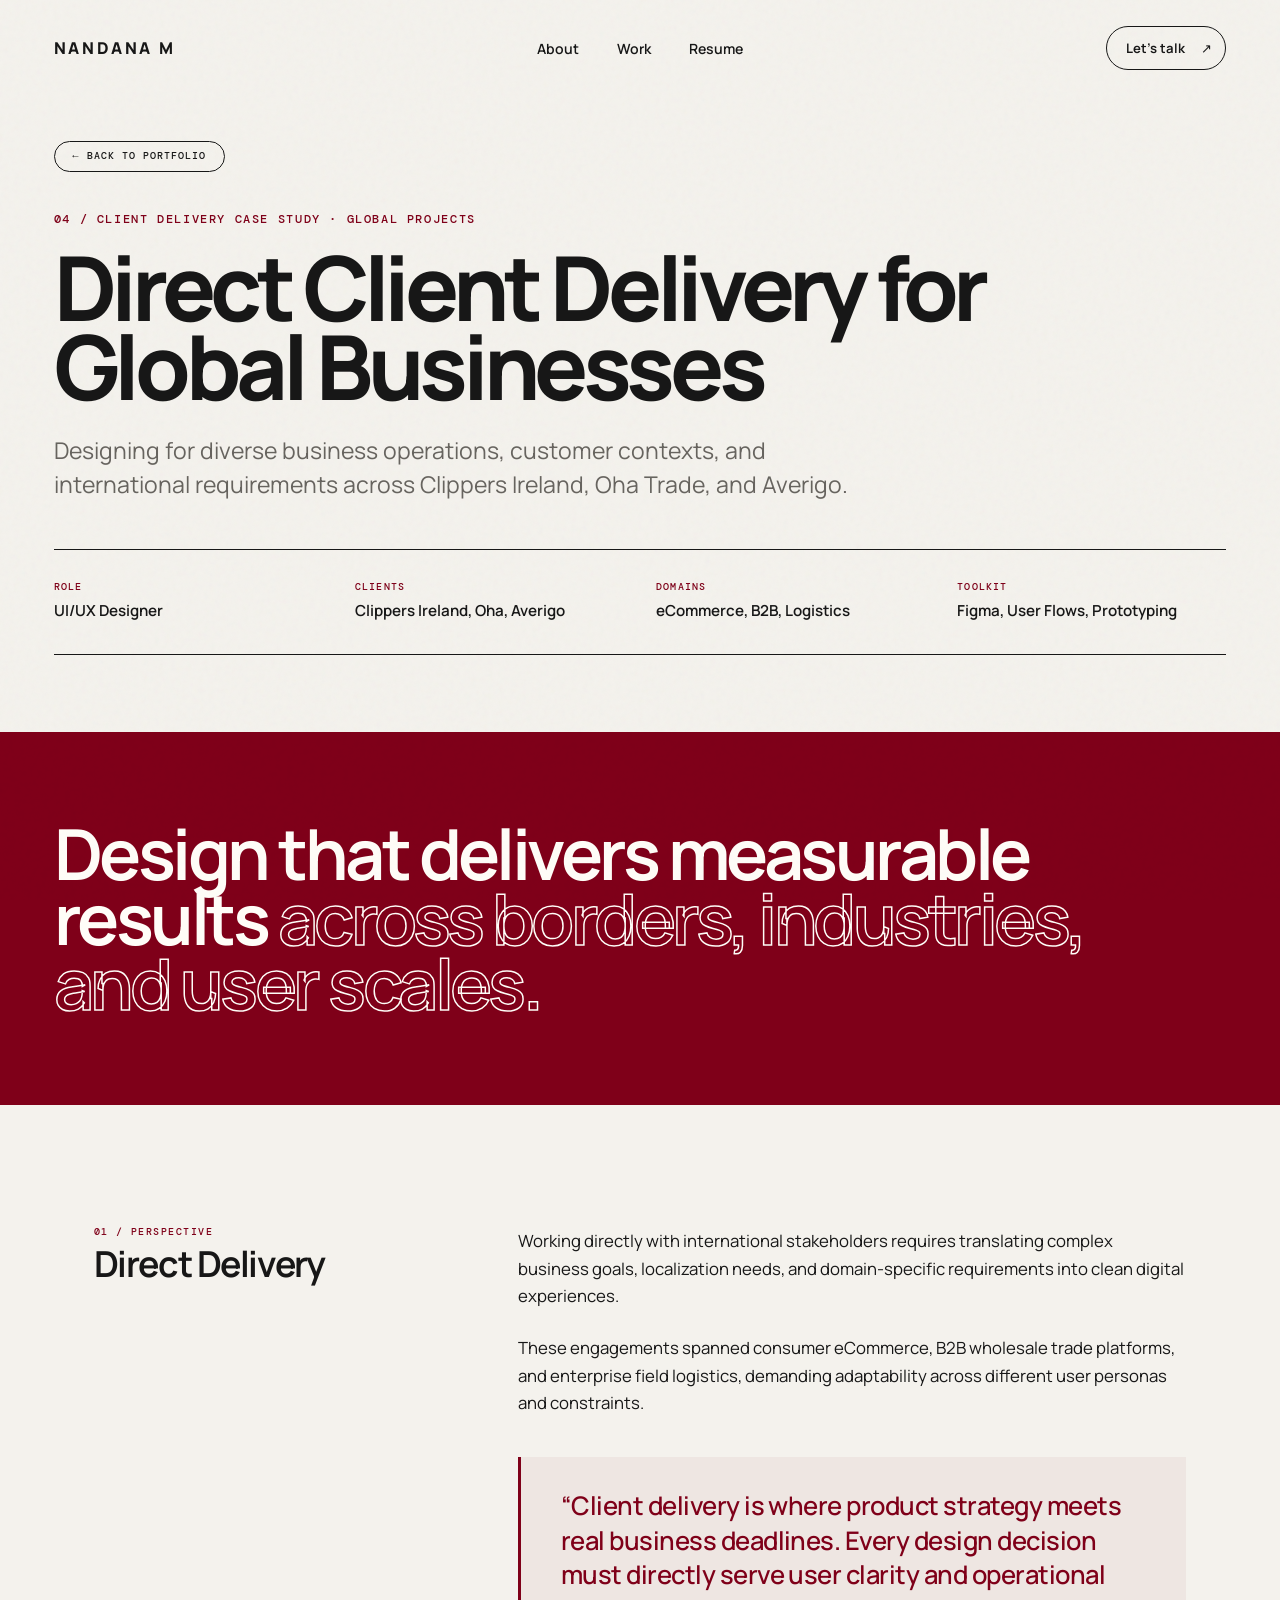
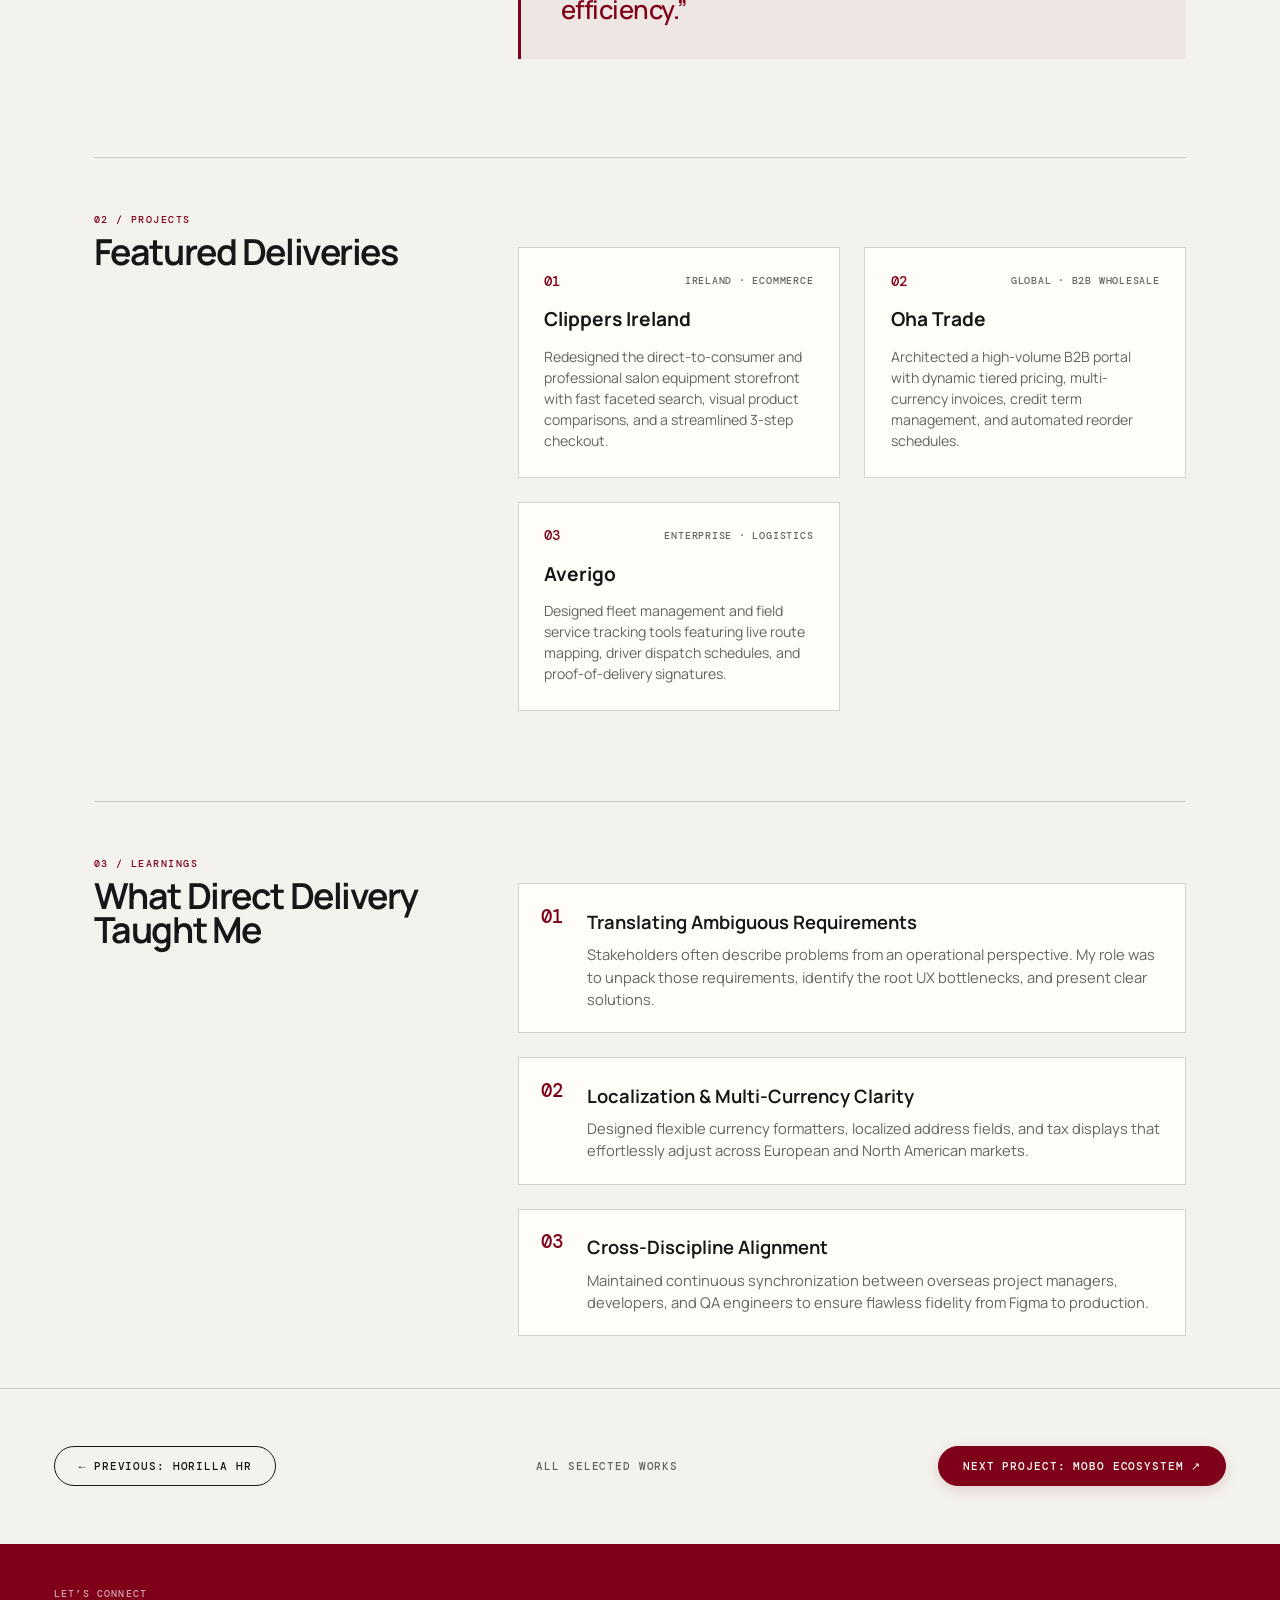
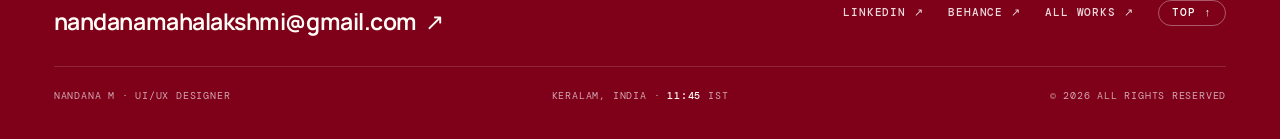
==== client-work.html @ 56b68836 "Add files via upload" ====
<!doctype html>
<html lang="en">
<head>
  <meta charset="UTF-8">
  <meta name="viewport" content="width=device-width, initial-scale=1.0">
  <meta name="description" content="International Client Work Case Study — Direct Client Delivery for Global Businesses by Nandana M.">
  <meta name="theme-color" content="#7f0019">
  <title>Client Work Case Study — Nandana M</title>
  <link rel="preconnect" href="https://fonts.googleapis.com">
  <link rel="preconnect" href="https://fonts.gstatic.com" crossorigin>
  <link href="https://fonts.googleapis.com/css2?family=DM+Mono:wght@300;400;500&amp;family=Manrope:wght@300;400;500;600;700;800&amp;display=swap" rel="stylesheet">
  <link rel="stylesheet" href="styles.css">
  <script src="script.js" defer></script>
</head>
<body>
  <div class="noise" aria-hidden="true"></div>
  <div class="cursor" aria-hidden="true"><span>VIEW</span></div>

  <header class="site-header">
    <a class="site-brand" href="index.html#home" aria-label="Nandana M — home">NANDANA M</a>
    <nav aria-label="Primary navigation">
      <a href="index.html#about">About</a>
      <a href="index.html#work">Work</a>
      <a href="index.html#experience">Resume</a>
    </nav>
    <a class="header-contact" href="index.html#contact">Let’s talk <span>↗</span></a>
    <button class="menu-toggle" type="button" aria-label="Open menu" aria-expanded="false"><i></i><i></i></button>
  </header>

  <div class="mobile-menu" aria-hidden="true">
    <nav aria-label="Mobile navigation">
      <a href="index.html#home"><small>00</small>Home</a>
      <a href="index.html#about"><small>01</small>About</a>
      <a href="index.html#work"><small>02</small>Work</a>
      <a href="index.html#experience"><small>03</small>Resume</a>
      <a href="index.html#contact"><small>04</small>Contact</a>
    </nav>
    <p>Keralam, India</p>
  </div>

  <main>
    <!-- HERO -->
    <section class="case-study-hero">
      <a class="back-pill" href="index.html#work">← Back to Portfolio</a>
      <div class="case-kicker">04 / Client Delivery Case Study · Global Projects</div>
      <h1 class="case-main-title">Direct Client Delivery for Global Businesses</h1>
      <p class="case-sub-lede">Designing for diverse business operations, customer contexts, and international requirements across Clippers Ireland, Oha Trade, and Averigo.</p>

      <div class="case-meta-bar">
        <div>
          <small>Role</small>
          <p>UI/UX Designer</p>
        </div>
        <div>
          <small>Clients</small>
          <p>Clippers Ireland, Oha, Averigo</p>
        </div>
        <div>
          <small>Domains</small>
          <p>eCommerce, B2B, Logistics</p>
        </div>
        <div>
          <small>Toolkit</small>
          <p>Figma, User Flows, Prototyping</p>
        </div>
      </div>
    </section>

    <!-- BIG STATEMENT BANNER -->
    <section class="case-statement-banner">
      <h2>Design that delivers measurable results <em>across borders, industries, and user scales.</em></h2>
    </section>

    <!-- MAIN CASE BLOCKS -->
    <section class="case-content-container">
      <!-- 01 Overview -->
      <article class="case-block">
        <div class="case-block-aside">
          <small>01 / Perspective</small>
          <h3>Direct Delivery</h3>
        </div>
        <div class="case-block-main">
          <p>Working directly with international stakeholders requires translating complex business goals, localization needs, and domain-specific requirements into clean digital experiences.</p>
          <p>These engagements spanned consumer eCommerce, B2B wholesale trade platforms, and enterprise field logistics, demanding adaptability across different user personas and constraints.</p>
          <div class="case-quote-box">
            <p>“Client delivery is where product strategy meets real business deadlines. Every design decision must directly serve user clarity and operational efficiency.”</p>
          </div>
        </div>
      </article>

      <!-- 02 Client Showcase Grid -->
      <article class="case-block">
        <div class="case-block-aside">
          <small>02 / Projects</small>
          <h3>Featured Deliveries</h3>
        </div>
        <div class="case-block-main">
          <div class="ecosystem-modules-grid">
            <div class="ecosystem-card">
              <div class="ecosystem-card-header">
                <span>01</span>
                <small>Ireland · eCommerce</small>
              </div>
              <h4>Clippers Ireland</h4>
              <p>Redesigned the direct-to-consumer and professional salon equipment storefront with fast faceted search, visual product comparisons, and a streamlined 3-step checkout.</p>
            </div>
            <div class="ecosystem-card">
              <div class="ecosystem-card-header">
                <span>02</span>
                <small>Global · B2B Wholesale</small>
              </div>
              <h4>Oha Trade</h4>
              <p>Architected a high-volume B2B portal with dynamic tiered pricing, multi-currency invoices, credit term management, and automated reorder schedules.</p>
            </div>
            <div class="ecosystem-card">
              <div class="ecosystem-card-header">
                <span>03</span>
                <small>Enterprise · Logistics</small>
              </div>
              <h4>Averigo</h4>
              <p>Designed fleet management and field service tracking tools featuring live route mapping, driver dispatch schedules, and proof-of-delivery signatures.</p>
            </div>
          </div>
        </div>
      </article>

      <!-- 03 Key Learnings -->
      <article class="case-block">
        <div class="case-block-aside">
          <small>03 / Learnings</small>
          <h3>What Direct Delivery Taught Me</h3>
        </div>
        <div class="case-block-main">
          <div class="case-challenge-numbered">
            <div class="challenge-row">
              <span>01</span>
              <div>
                <h4>Translating Ambiguous Requirements</h4>
                <p>Stakeholders often describe problems from an operational perspective. My role was to unpack those requirements, identify the root UX bottlenecks, and present clear solutions.</p>
              </div>
            </div>
            <div class="challenge-row">
              <span>02</span>
              <div>
                <h4>Localization &amp; Multi-Currency Clarity</h4>
                <p>Designed flexible currency formatters, localized address fields, and tax displays that effortlessly adjust across European and North American markets.</p>
              </div>
            </div>
            <div class="challenge-row">
              <span>03</span>
              <div>
                <h4>Cross-Discipline Alignment</h4>
                <p>Maintained continuous synchronization between overseas project managers, developers, and QA engineers to ensure flawless fidelity from Figma to production.</p>
              </div>
            </div>
          </div>
        </div>
      </article>
    </section>

    <!-- CASE NEXT NAV -->
    <section class="case-next-nav">
      <div class="case-next-nav-inner">
        <a class="nav-prev-link" href="horilla.html">← Previous: Horilla HR</a>
        <a class="nav-all-link" href="index.html#work">All Selected Works</a>
        <a class="next-project-link" href="mobo.html">Next Project: Mobo Ecosystem ↗</a>
      </div>
    </section>
  </main>

  <footer class="case-minimal-footer red-section" id="contact">
    <div class="cm-container">
      <div class="cm-top-row">
        <div class="cm-cta">
          <small>LET’S CONNECT</small>
          <a class="cm-email-link" href="mailto:nandanamahalakshmi@gmail.com">nandanamahalakshmi@gmail.com <i>↗</i></a>
        </div>
        <div class="cm-links">
          <a href="https://www.linkedin.com/in/nandana-m-75a548240/" target="_blank" rel="noreferrer">LinkedIn ↗</a>
          <a href="https://www.behance.net/nandanam2" target="_blank" rel="noreferrer">Behance ↗</a>
          <a href="index.html#work">All Works ↗</a>
          <a class="cm-back-top" href="#top">Top ↑</a>
        </div>
      </div>
      <div class="cm-bottom-row">
        <span>NANDANA M · UI/UX DESIGNER</span>
        <span>KERALAM, INDIA · <strong id="localTime">--:--</strong> IST</span>
        <span>© 2026 ALL RIGHTS RESERVED</span>
      </div>
    </div>
  </footer>
</body>
</html>
---- styles.css ----
:root {
  --red: #7f0019;
  --red-dark: #570011;
  --paper: #f4f2ed;
  --white: #fffdf8;
  --ink: #171717;
  --muted: #67645f;
  --line: rgba(23, 23, 23, .19);
  --page: clamp(1.15rem, 4.2vw, 5rem);
  --ease: cubic-bezier(.22, 1, .36, 1);
}

*, *::before, *::after { box-sizing: border-box; }

html {
  scroll-behavior: smooth;
  background: var(--red);
}

body {
  margin: 0;
  overflow-x: hidden;
  color: var(--ink);
  background: var(--paper);
  font-family: "Manrope", Arial, sans-serif;
  font-synthesis: none;
  -webkit-font-smoothing: antialiased;
}

body.menu-open { overflow: hidden; }
a { color: inherit; text-decoration: none; }
button { margin: 0; padding: 0; border: 0; color: inherit; background: transparent; font: inherit; cursor: pointer; }
img { display: block; max-width: 100%; }
::selection { color: var(--white); background: var(--red); }

.noise {
  position: fixed;
  inset: 0;
  z-index: 1000;
  pointer-events: none;
  opacity: .055;
  background-image: url("data:image/svg+xml,%3Csvg viewBox='0 0 180 180' xmlns='http://www.w3.org/2000/svg'%3E%3Cfilter id='n'%3E%3CfeTurbulence type='fractalNoise' baseFrequency='.9' numOctaves='4' stitchTiles='stitch'/%3E%3C/filter%3E%3Crect width='100%25' height='100%25' filter='url(%23n)' opacity='.7'/%3E%3C/svg%3E");
  mix-blend-mode: multiply;
}

.intro-wipe {
  position: fixed;
  inset: 0;
  z-index: 9999;
  display: grid;
  place-items: center;
  color: var(--white);
  background: var(--red);
  transition: transform 1.05s var(--ease);
}

.intro-wipe span {
  font: 500 .72rem/1 "DM Mono", monospace;
  letter-spacing: .22em;
  animation: intro-pulse .8s ease-in-out infinite alternate;
}

.intro-wipe.is-hidden { transform: translateY(-105%); }
.intro-wipe[hidden] { display: none; }
@keyframes intro-pulse { to { opacity: .38; } }

.grid-paper {
  background-color: var(--paper);
  background-image:
    linear-gradient(rgba(23, 23, 23, .09) 1px, transparent 1px),
    linear-gradient(90deg, rgba(23, 23, 23, .09) 1px, transparent 1px);
  background-size: 28px 28px;
  background-position: calc(50% - 0.5px) 6rem;
}

.hero.grid-paper {
  background-color: var(--paper);
  background-image:
    linear-gradient(
      to bottom,
      var(--paper) 0,
      var(--paper) 5.8rem,
      rgba(244, 242, 237, 0.82) 7rem,
      rgba(244, 242, 237, 0.38) 9.2rem,
      rgba(244, 242, 237, 0) 11.5rem
    ),
    linear-gradient(rgba(23, 23, 23, .09) 1px, transparent 1px),
    linear-gradient(90deg, rgba(23, 23, 23, .09) 1px, transparent 1px);
  background-size:
    100% 100%,
    28px 28px,
    28px 28px;
  background-position:
    0 0,
    calc(50% - 0.5px) 6rem,
    calc(50% - 0.5px) 6rem;
  background-repeat:
    no-repeat,
    repeat,
    repeat;
}

.red-section { color: var(--white); background: var(--red); }

.site-header {
  position: absolute;
  z-index: 100;
  top: 0;
  left: 0;
  width: 100%;
  height: 6rem;
  display: grid;
  grid-template-columns: 1fr auto 1fr;
  align-items: center;
  padding: 0 var(--page);
  background: var(--paper);
}

.site-header::after {
  display: none;
}

.site-brand,
.monogram {
  font-family: "Manrope", sans-serif;
  font-size: clamp(1.02rem, 1.25vw, 1.18rem);
  font-weight: 800;
  letter-spacing: .16em;
  text-transform: uppercase;
  color: var(--ink);
  white-space: nowrap;
  text-decoration: none;
  display: inline-flex;
  align-items: center;
  transition: color .3s var(--ease);
  width: auto;
  height: auto;
  border-radius: 0;
  background: transparent;
  line-height: 1;
}

.site-brand:hover,
.monogram:hover {
  color: var(--red);
}
.site-header nav { display: flex; gap: clamp(1.2rem, 3vw, 3rem); font-size: .88rem; font-weight: 600; }
.site-header nav a { position: relative; }
.site-header nav a::after { content: ""; position: absolute; right: 100%; bottom: -.35rem; left: 0; height: 2px; background: var(--red); transition: right .35s var(--ease); }
.site-header nav a:hover::after { right: 0; }

.header-contact {
  justify-self: end;
  display: inline-flex;
  gap: 1rem;
  align-items: center;
  padding: .75rem .85rem .75rem 1.15rem;
  border: 1px solid var(--ink);
  border-radius: 100px;
  font-size: .82rem;
  font-weight: 650;
  transition: color .3s, background .3s;
}

.header-contact span { transition: transform .3s var(--ease); }
.header-contact:hover { color: var(--white); background: var(--red); border-color: var(--red); }
.header-contact:hover span { transform: rotate(45deg); }

.menu-toggle { display: none; justify-self: end; width: 2.8rem; height: 2.8rem; position: relative; z-index: 102; }
.menu-toggle i { width: 1.4rem; height: 2px; position: absolute; left: .7rem; background: currentColor; transition: transform .35s, top .35s; }
.menu-toggle i:first-child { top: 1rem; }
.menu-toggle i:last-child { top: 1.65rem; }
.menu-toggle.is-open { color: var(--white); }
.menu-toggle.is-open i:first-child { top: 1.35rem; transform: rotate(45deg); }
.menu-toggle.is-open i:last-child { top: 1.35rem; transform: rotate(-45deg); }

.mobile-menu {
  position: fixed;
  inset: 0;
  z-index: 99;
  visibility: hidden;
  display: flex;
  flex-direction: column;
  justify-content: space-between;
  padding: 8rem 1.4rem 2rem;
  color: var(--white);
  background: var(--red);
  opacity: 0;
  transform: translateY(-2rem);
  transition: .45s var(--ease);
}

.mobile-menu.is-open { visibility: visible; opacity: 1; transform: none; }
.mobile-menu nav { display: grid; }
.mobile-menu nav a { display: flex; gap: 1.5rem; align-items: baseline; padding: .55rem 0; border-bottom: 1px solid rgba(255,255,255,.35); font-size: clamp(2.7rem, 15vw, 5rem); line-height: 1; letter-spacing: -.07em; }
.mobile-menu small { width: 2rem; font: 400 .6rem/1 "DM Mono", monospace; letter-spacing: .1em; }
.mobile-menu > p { margin: 0; font: 400 .65rem/1.4 "DM Mono", monospace; letter-spacing: .1em; text-transform: uppercase; }

.hero {
  min-height: 100svh;
  position: relative;
  overflow: hidden;
  isolation: isolate;
  display: flex;
  align-items: center;
  padding: 7rem var(--page) 3.5rem;
}

.hero::before {
  content: "";
  position: absolute;
  z-index: -1;
  inset: 0;
  background: radial-gradient(circle at 65% 45%, rgba(255,255,255,.72), transparent 42%);
}

.hero-container {
  width: 100%;
  max-width: 1440px;
  margin: 0 auto;
  display: grid;
  grid-template-columns: 1.18fr 0.82fr;
  align-items: center;
  gap: clamp(2rem, 5vw, 5.5rem);
  position: relative;
  z-index: 2;
}

.hero-intro {
  display: flex;
  flex-direction: column;
  justify-content: center;
  padding-right: clamp(0rem, 2vw, 2.5rem);
}

.hero-eyebrow {
  display: inline-flex;
  align-items: center;
  gap: .85rem;
  font: 500 clamp(.7rem, .85vw, .82rem)/1 "DM Mono", monospace;
  letter-spacing: .14em;
  color: var(--muted);
  text-transform: uppercase;
  margin-bottom: 1.35rem;
}

.hero-eyebrow .eyebrow-rule {
  width: 2.4rem;
  height: 1.5px;
  background: var(--muted);
  opacity: .5;
}

.hero-headline {
  margin: 0 0 1.5rem;
  color: var(--ink);
  font-family: "Manrope", sans-serif;
  font-size: clamp(2.8rem, 5.2vw, 5.2rem);
  font-weight: 750;
  line-height: 1.08;
  letter-spacing: -.038em;
}

.hero-headline .hero-accent {
  color: var(--red);
  font-weight: 800;
}

.hero-pills {
  margin: 0 0 2.4rem;
  display: flex;
  flex-wrap: wrap;
  align-items: center;
  gap: .75rem;
  font: 450 clamp(.85rem, 1.05vw, 1.02rem)/1.4 "DM Mono", monospace;
  letter-spacing: .04em;
  color: var(--muted);
}

.hero-pills .bullet {
  color: var(--red);
  font-weight: 700;
  opacity: .7;
}

.hero-actions {
  display: flex;
  align-items: center;
  gap: 1.5rem;
  margin-bottom: clamp(3rem, 5.5vw, 5rem);
}

.hero-explore {
  display: inline-flex;
  align-items: center;
  gap: .85rem;
  font-size: clamp(.96rem, 1.15vw, 1.1rem);
  font-weight: 650;
  color: var(--ink);
  text-decoration: underline;
  text-underline-offset: 5px;
  text-decoration-thickness: 1.5px;
  transition: color .3s var(--ease);
}

.hero-explore:hover {
  color: var(--red);
}

.hero-arrow-pill {
  width: 2.25rem;
  height: 2.25rem;
  border-radius: 50%;
  display: grid;
  place-items: center;
  background: var(--red);
  color: var(--white);
  font-size: .95rem;
  font-style: normal;
  text-decoration: none;
  transition: transform .3s var(--ease), background .3s var(--ease);
}

.hero-explore:hover .hero-arrow-pill {
  transform: translateX(4px);
  background: var(--red-dark);
}

.hero-scroll-link {
  display: inline-flex;
  align-items: center;
  gap: .85rem;
  font: 400 .68rem/1 "DM Mono", monospace;
  letter-spacing: .1em;
  color: var(--muted);
  text-transform: uppercase;
  transition: color .3s var(--ease);
  width: fit-content;
}

.hero-scroll-link:hover {
  color: var(--red);
}

.mouse-pill {
  width: 1.25rem;
  height: 2rem;
  border: 1.5px solid currentColor;
  border-radius: 100px;
  display: flex;
  justify-content: center;
  padding-top: .35rem;
}

.mouse-dot {
  width: 3px;
  height: 5px;
  border-radius: 2px;
  background: currentColor;
  animation: mouse-scroll 1.6s ease-in-out infinite;
}

@keyframes mouse-scroll {
  0% { transform: translateY(0); opacity: 1; }
  60% { transform: translateY(6px); opacity: 0; }
  100% { transform: translateY(0); opacity: 0; }
}

.hero-visual {
  display: flex;
  justify-content: center;
  align-items: center;
  position: relative;
  transition: transform .2s ease-out;
}

.hero-portrait-wrap {
  width: clamp(310px, 34vw, 500px);
  height: clamp(400px, 44vw, 640px);
  position: relative;
  display: flex;
  align-items: flex-end;
  justify-content: center;
}

.hero-backdrop-shape {
  position: absolute;
  z-index: 0;
  right: -5%;
  bottom: 2%;
  width: 92%;
  height: 84%;
  background: rgba(127, 0, 25, 0.08);
  border: 1.5px solid rgba(127, 0, 25, 0.22);
  border-radius: 46% 54% 62% 38% / 52% 48% 52% 48%;
  transition: transform .4s var(--ease);
}

.hero-portrait-wrap:hover .hero-backdrop-shape {
  transform: scale(1.02) rotate(1deg);
}

.hero-portrait-wrap img {
  width: 100%;
  height: 100%;
  object-fit: contain;
  object-position: center bottom;
  position: relative;
  z-index: 1;
  filter: saturate(.95) contrast(1.02);
}

.hero-hand-note {
  position: absolute;
  z-index: 2;
  top: 9%;
  right: -1rem;
  font: 500 .72rem/1.25 "DM Mono", monospace;
  letter-spacing: .04em;
  color: var(--red);
  display: flex;
  flex-direction: column;
  align-items: flex-start;
  pointer-events: none;
}

.hero-curved-arrow {
  margin-top: .2rem;
  margin-left: .35rem;
  color: var(--red);
  transform: rotate(-10deg);
}

.manifesto { padding: clamp(6rem, 10vw, 11rem) var(--page); }
.eyebrow { display: flex; gap: .8rem; align-items: center; font: 400 .65rem/1 "DM Mono", monospace; letter-spacing: .11em; text-transform: uppercase; }
.eyebrow span { width: 2.5rem; height: 2.5rem; display: grid; place-items: center; border: 1px solid currentColor; border-radius: 50%; }
.eyebrow.dark { color: var(--red); }
.manifesto h2 { max-width: 1400px; margin: clamp(4rem, 8vw, 8rem) 0 0; font-size: clamp(3rem, 8.4vw, 10rem); font-weight: 500; line-height: .84; letter-spacing: -.075em; }
.manifesto h2 em { color: transparent; -webkit-text-stroke: 1.5px var(--white); font-style: normal; }
.manifesto-bottom { display: grid; grid-template-columns: 1fr 1fr; gap: 5rem; align-items: end; margin-top: clamp(4rem, 8vw, 8rem); padding-top: 2rem; border-top: 1px solid rgba(255,255,255,.42); }
.manifesto-bottom > p { max-width: 650px; margin: 0; font-size: clamp(1.1rem, 1.7vw, 1.55rem); line-height: 1.45; }
.manifesto-sign { justify-self: end; display: flex; gap: 1rem; align-items: center; font: 400 .63rem/1 "DM Mono", monospace; letter-spacing: .13em; }
.manifesto-sign i { font-size: 4.2rem; font-style: normal; animation: spin 10s linear infinite; }
@keyframes spin { to { transform: rotate(360deg); } }

.about { display: grid; grid-template-columns: minmax(300px, .86fr) 1.14fr; gap: clamp(3rem, 8vw, 9rem); padding: clamp(6rem, 10vw, 11rem) var(--page); }
.about-portrait { min-height: 700px; position: relative; align-self: start; }
.photo-frame { height: 100%; min-height: 700px; overflow: visible; position: absolute; inset: 0 8% 0 0; display: flex; align-items: flex-end; justify-content: center; }
.photo-frame::before { content: ""; position: absolute; z-index: 0; right: 2%; bottom: 0; width: 88%; height: 78%; border-radius: 52% 52% 4% 4%; background: var(--red); transform: rotate(-3deg); }
.photo-frame::after { content: ""; position: absolute; z-index: 0; inset: 15% -4% 3% 12%; border: 1px solid var(--red); transform: rotate(2deg); }
.photo-frame img { width: 100%; height: 100%; position: relative; z-index: 1; object-fit: contain; object-position: center bottom; filter: none; mix-blend-mode: normal; }
.about-portrait::before { content: ""; position: absolute; inset: 5% 1% -3% 9%; border: 1px solid var(--red); transform: rotate(2deg); }
.photo-number { position: absolute; z-index: 2; top: 1.5rem; left: 1.5rem; width: 2.8rem; height: 2.8rem; display: grid; place-items: center; border-radius: 50%; color: var(--red); background: var(--white); font: 500 .7rem/1 "DM Mono", monospace; }
.photo-caption { position: absolute; z-index: 2; right: 0; bottom: 2.2rem; padding: .75rem 1rem; color: var(--white); background: var(--red); font: 400 .6rem/1.35 "DM Mono", monospace; letter-spacing: .08em; text-transform: uppercase; transform: rotate(-2deg); }

.about-content { align-self: center; }
.about-heading > span { color: var(--red); font: 500 .72rem/1 "DM Mono", monospace; letter-spacing: .11em; text-transform: uppercase; }
.about-heading h2 { margin: .4rem 0 2.2rem; color: var(--red); font-size: clamp(5rem, 10vw, 10.5rem); font-weight: 800; line-height: .8; letter-spacing: -.09em; }
.about-lede { max-width: 800px; margin: 0 0 1.6rem; font-size: clamp(1.7rem, 3vw, 3.35rem); font-weight: 550; line-height: 1.02; letter-spacing: -.045em; }
.about-content > p:not(.about-lede) { max-width: 680px; margin: 0; color: var(--muted); font-size: clamp(1rem, 1.4vw, 1.3rem); line-height: 1.55; }
.about-content > .about-secondary { margin-top: 1rem; }
.about-details { display: grid; grid-template-columns: 1fr 1fr; gap: 2rem; margin-top: 4rem; padding-top: 1.5rem; border-top: 1px solid var(--ink); }
.about-details small { color: var(--red); font: 500 .62rem/1 "DM Mono", monospace; letter-spacing: .13em; }
.about-details p { margin: 1rem 0 0; font-size: .9rem; line-height: 1.65; }

.stats { grid-column: 1 / -1; display: grid; grid-template-columns: repeat(3, 1fr); gap: 0; margin-top: clamp(3rem, 7vw, 7rem); border-top: 1px solid var(--ink); border-bottom: 1px solid var(--ink); }
.stat { min-height: 230px; position: relative; padding: 1.4rem; border-right: 1px solid var(--ink); }
.stat:last-child { border-right: 0; }
.stat small { display: block; font: 400 .6rem/1 "DM Mono", monospace; letter-spacing: .11em; text-transform: uppercase; }
.stat strong { display: inline-block; margin-top: 2rem; color: var(--red); font-size: clamp(4.5rem, 8vw, 9rem); font-weight: 750; line-height: .7; letter-spacing: -.09em; }
.stat sup { color: var(--red); font-size: 1.8rem; }

.process-block { grid-column: 1 / -1; display: grid; grid-template-columns: .7fr 1.3fr; gap: clamp(2rem, 6vw, 7rem); margin-top: clamp(3rem, 7vw, 7rem); padding-top: 2rem; border-top: 1px solid var(--ink); }
.process-intro small { color: var(--red); font: 500 .62rem/1 "DM Mono", monospace; letter-spacing: .13em; }
.process-intro p { max-width: 420px; margin: 1rem 0 0; font-size: clamp(1.2rem, 2vw, 2rem); line-height: 1.15; letter-spacing: -.025em; }
.process-steps { margin: 0; padding: 0; list-style: none; border-top: 1px solid var(--ink); }
.process-steps li { display: grid; grid-template-columns: .16fr 1fr auto; gap: 1rem; align-items: center; min-height: 72px; border-bottom: 1px solid var(--ink); }
.process-steps span, .process-steps small { font: 400 .58rem/1.2 "DM Mono", monospace; letter-spacing: .1em; text-transform: uppercase; }
.process-steps span { color: var(--red); }
.process-steps strong { font-size: clamp(1.25rem, 2vw, 2rem); font-weight: 600; letter-spacing: -.03em; }

.marquee { overflow: hidden; padding: .9rem 0 1.1rem; color: var(--white); background: var(--red); transform: rotate(-1deg) scale(1.01); }
.marquee-track { width: max-content; display: flex; animation: marquee 28s linear infinite; }
.marquee p { margin: 0; padding-right: 1.6rem; display: flex; gap: 1.6rem; align-items: center; font-size: clamp(2.2rem, 5vw, 5.7rem); font-weight: 750; line-height: 1; letter-spacing: -.06em; white-space: nowrap; }
.marquee span { font-size: .7em; }
@keyframes marquee { to { transform: translateX(-50%); } }

.capabilities { padding: clamp(7rem, 11vw, 12rem) var(--page); color: var(--ink); background: var(--white); }
.section-head { display: flex; justify-content: space-between; align-items: center; }
.section-head > p { margin: 0; font: 400 .6rem/1 "DM Mono", monospace; letter-spacing: .12em; }
.capability-title { margin: clamp(4rem, 7vw, 7rem) 0; font-size: clamp(4rem, 8.5vw, 10rem); font-weight: 650; line-height: .82; letter-spacing: -.085em; }
.capability-title em { color: var(--red); font-style: normal; }
.capability-list { border-top: 1px solid var(--ink); }
.capability { min-height: 260px; position: relative; display: grid; grid-template-columns: .15fr .7fr .55fr .32fr; gap: 2rem; align-items: center; padding: 2rem 0; border-bottom: 1px solid var(--ink); transition: color .35s; }
.capability::before { content: ""; position: absolute; inset: 0; background: var(--red); transform: scaleY(0); transform-origin: bottom; transition: transform .45s var(--ease); }
.capability > * { position: relative; z-index: 1; }
.capability:hover { color: var(--white); }
.capability:hover::before { transform: scaleY(1); }
.capability > span, .capability small { font: 400 .62rem/1.4 "DM Mono", monospace; letter-spacing: .1em; }
.capability h3 { margin: 0; font-size: clamp(2.4rem, 4.5vw, 5.4rem); font-weight: 600; line-height: .82; letter-spacing: -.06em; }
.capability p { max-width: 420px; margin: 0; font-size: 1rem; line-height: 1.5; }
.capability small { align-self: end; }
.capability i { position: absolute; z-index: 2; right: 1.4rem; top: 1.4rem; font-size: 2rem; font-style: normal; transition: transform .35s var(--ease); }
.capability:hover i { transform: rotate(45deg); }

.work { overflow: hidden; padding: clamp(7rem, 10vw, 10rem) var(--page) clamp(5rem, 8vw, 8rem); }
.work-head { display: grid; grid-template-columns: 1fr .35fr; gap: 4rem; align-items: end; margin-bottom: clamp(4rem, 7vw, 7rem); }
.work-head h2 { margin: 3rem 0 0; font-size: clamp(4rem, 8.6vw, 10rem); font-weight: 600; line-height: .8; letter-spacing: -.085em; }
.work-head h2 em { color: transparent; -webkit-text-stroke: 1.5px var(--white); font-style: normal; }
.work-head > p { margin: 0; font: 400 .66rem/1.6 "DM Mono", monospace; letter-spacing: .08em; text-transform: uppercase; }

.carousel { user-select: none; }
.carousel-viewport { overflow: hidden; cursor: grab; touch-action: pan-y; }
.carousel-viewport.is-dragging { cursor: grabbing; }
.carousel-track { display: flex; will-change: transform; transition: transform .95s var(--ease); }
.carousel-track.is-dragging { transition: none; }
.project-slide { min-width: 100%; padding-right: clamp(1rem, 2.5vw, 2.5rem); }
.project-top { display: flex; justify-content: space-between; margin-bottom: .85rem; font: 400 .6rem/1 "DM Mono", monospace; letter-spacing: .1em; }
.project-visual { height: min(66vw, 760px); min-height: 460px; position: relative; overflow: hidden; color: var(--ink); background: var(--paper); }
.project-bottom { display: grid; grid-template-columns: .75fr 1fr auto; align-items: end; gap: 2rem; padding: 1.35rem 0 0; }
.project-bottom h3 { margin: 0; font-size: clamp(2.4rem, 4vw, 4.5rem); font-weight: 650; line-height: .9; letter-spacing: -.055em; }
.project-bottom p { margin: 0; font-size: .85rem; }
.project-bottom > span { font: 400 .62rem/1 "DM Mono", monospace; letter-spacing: .1em; }

.project-lumina .project-visual { display: grid; place-items: center; background: #eae7df; }
.lumina-orbit { position: absolute; border: 1px solid var(--red); border-radius: 50%; }
.orbit-one { width: 72%; aspect-ratio: 1; transform: rotate(24deg); }
.orbit-two { width: 50%; aspect-ratio: 1.6; border-style: dashed; animation: orbit 14s linear infinite; }
@keyframes orbit { to { transform: rotate(360deg); } }
.lumina-card { width: min(66%, 790px); height: 68%; position: relative; z-index: 2; display: flex; flex-direction: column; justify-content: space-between; padding: clamp(1.5rem, 3vw, 3rem); color: var(--white); background: var(--red); box-shadow: 2rem 2rem 0 rgba(127,0,25,.17); transform: rotate(-2deg); }
.lumina-card small { font: 500 .62rem/1 "DM Mono", monospace; letter-spacing: .13em; }
.lumina-card h3 { margin: 0; font-size: clamp(3.5rem, 8vw, 9rem); font-weight: 650; line-height: .77; letter-spacing: -.085em; }
.lumina-card > span { align-self: flex-start; padding: .75rem 1rem; border: 1px solid var(--white); font: 400 .6rem/1 "DM Mono", monospace; letter-spacing: .1em; }
.project-sticker { position: absolute; z-index: 3; right: 7%; top: 9%; padding: .7rem 1rem; color: var(--red); background: var(--white); font-size: clamp(.75rem, 1.5vw, 1.2rem); font-weight: 800; line-height: .85; transform: rotate(8deg); }

.project-folklores .project-visual { background: #f4e4d1; }
.folk-sun { width: min(43vw, 600px); aspect-ratio: 1; position: absolute; left: 50%; top: 50%; border-radius: 50%; background: var(--red); transform: translate(-50%, -50%); }
.folk-word { position: absolute; z-index: 2; left: 8%; top: 9%; font-size: clamp(6rem, 16vw, 17rem); font-weight: 800; line-height: .67; letter-spacing: -.1em; mix-blend-mode: multiply; }
.folk-caption { position: absolute; z-index: 3; right: 6%; bottom: 8%; margin: 0; font: 500 clamp(.7rem, 1.2vw, 1rem)/1.3 "DM Mono", monospace; letter-spacing: .1em; text-align: right; }
.folk-ticket { position: absolute; z-index: 3; left: 42%; bottom: 11%; padding: 1rem; border: 1px solid var(--ink); background: var(--paper); font: 400 .56rem/1.5 "DM Mono", monospace; letter-spacing: .1em; transform: rotate(-6deg); }

.project-otherworld .project-visual { color: var(--white); background: var(--ink); }
.world-grid { position: absolute; inset: 0; opacity: .3; background-image: linear-gradient(rgba(255,255,255,.2) 1px, transparent 1px), linear-gradient(90deg, rgba(255,255,255,.2) 1px, transparent 1px); background-size: 48px 48px; perspective: 300px; transform: rotate(6deg) scale(1.1); }
.world-core { width: min(48vw, 630px); aspect-ratio: 1; position: absolute; left: 50%; top: 50%; display: grid; align-content: center; border: clamp(2rem, 6vw, 6rem) solid var(--red); border-radius: 50%; text-align: center; transform: translate(-50%, -50%); animation: world-breathe 5s ease-in-out infinite; }
.world-core::before, .world-core::after { content: ""; position: absolute; inset: -19%; border: 1px solid rgba(255,255,255,.6); border-radius: 50%; }
.world-core::after { inset: -38%; border-style: dashed; }
.world-core span, .world-core strong { position: relative; z-index: 2; font-size: clamp(2.5rem, 6vw, 7rem); line-height: .77; letter-spacing: -.08em; }
.world-core strong { font-weight: 800; }
.world-coordinate { position: absolute; left: 4%; bottom: 4%; margin: 0; color: var(--red); font: 500 .62rem/1 "DM Mono", monospace; letter-spacing: .12em; }
.world-stamp { position: absolute; right: 5%; top: 7%; padding: 1rem; color: var(--ink); background: var(--white); font: 500 .68rem/1.2 "DM Mono", monospace; transform: rotate(5deg); }
@keyframes world-breathe { 50% { transform: translate(-50%, -50%) scale(.94) rotate(4deg); } }

.project-global .project-visual { color: var(--white); background: #e7e2d8; }
.global-grid { position: absolute; inset: 0; background-image: linear-gradient(rgba(23,23,23,.15) 1px, transparent 1px), linear-gradient(90deg, rgba(23,23,23,.15) 1px, transparent 1px); background-size: 54px 54px; }
.global-grid::after { content: ""; position: absolute; width: min(58vw, 760px); aspect-ratio: 1; right: -8%; top: -24%; border: clamp(3rem, 9vw, 10rem) solid var(--red); border-radius: 50%; opacity: .95; }
.global-kicker { position: absolute; z-index: 2; left: 5%; top: 6%; margin: 0; color: var(--red); font: 500 .62rem/1 "DM Mono", monospace; letter-spacing: .13em; }
.global-word { position: absolute; z-index: 2; left: 5%; bottom: 9%; color: var(--ink); font-size: clamp(4rem, 10vw, 11rem); font-weight: 750; line-height: .73; letter-spacing: -.085em; }
.global-clients { position: absolute; z-index: 3; right: 4%; bottom: 7%; display: grid; gap: .45rem; color: var(--ink); font: 500 .58rem/1 "DM Mono", monospace; letter-spacing: .1em; }
.global-clients span { padding: .65rem .8rem; color: var(--white); background: var(--red); transform: rotate(-2deg); }
.global-clients span:nth-child(2) { transform: translateX(-1.2rem) rotate(2deg); }
.global-clients span:nth-child(3) { transform: translateX(.4rem) rotate(-1deg); }

.carousel-controls { display: grid; grid-template-columns: auto 1fr auto; gap: 2rem; align-items: center; margin-top: 3rem; }
.carousel-buttons { display: flex; gap: .7rem; }
.carousel-buttons button { width: 3.4rem; height: 3.4rem; display: grid; place-items: center; border: 1px solid rgba(255,255,255,.65); border-radius: 50%; font-size: 1.3rem; transition: color .3s, background .3s, transform .3s; }
.carousel-buttons button:hover { color: var(--red); background: var(--white); transform: scale(1.06); }
.carousel-progress { height: 2px; overflow: hidden; background: rgba(255,255,255,.3); }
.carousel-progress span { display: block; width: 25%; height: 100%; background: var(--white); transition: transform .85s var(--ease); }
.carousel-count { display: flex; gap: .45rem; align-items: baseline; }
.carousel-count strong { font-size: 2.2rem; font-weight: 600; }
.carousel-count span { font: 400 .62rem/1 "DM Mono", monospace; }

.case-notes { padding: clamp(7rem, 11vw, 12rem) var(--page); }
.case-feature { display: grid; grid-template-columns: .72fr 1.28fr; gap: clamp(3rem, 8vw, 10rem); margin-top: clamp(4rem, 7vw, 7rem); padding: clamp(2rem, 5vw, 5rem); color: var(--white); background: var(--red); }
.case-index { align-self: start; position: sticky; top: 2rem; }
.case-index > span, .case-body small, .case-card > span, .case-card > small { font: 500 .6rem/1.35 "DM Mono", monospace; letter-spacing: .12em; text-transform: uppercase; }
.case-index h2 { margin: 2rem 0; font-size: clamp(3.2rem, 6vw, 7rem); font-weight: 620; line-height: .82; letter-spacing: -.07em; }
.case-index p { margin: 0; font: 400 .65rem/1.8 "DM Mono", monospace; letter-spacing: .06em; text-transform: uppercase; }
.case-body { display: grid; gap: 2.5rem; }
.case-lede { margin: 0; font-size: clamp(1.7rem, 3vw, 3.2rem); font-weight: 520; line-height: 1.05; letter-spacing: -.045em; }
.case-columns { display: grid; grid-template-columns: 1fr 1fr; gap: 2rem; padding-top: 2rem; border-top: 1px solid rgba(255,255,255,.42); }
.case-columns p { margin: .9rem 0 0; line-height: 1.55; }
.case-body blockquote { margin: 0; padding: 1.7rem 0 1.7rem 1.7rem; border-left: 3px solid var(--white); font-size: clamp(1.5rem, 2.4vw, 2.6rem); font-weight: 550; line-height: 1.14; letter-spacing: -.03em; }
.process-line { display: flex; flex-wrap: wrap; gap: .65rem; align-items: center; padding: 1.2rem 0; border-top: 1px solid rgba(255,255,255,.42); border-bottom: 1px solid rgba(255,255,255,.42); font: 400 .55rem/1.4 "DM Mono", monospace; letter-spacing: .08em; text-transform: uppercase; }
.process-line i { font-style: normal; opacity: .55; }
.tag-list, .chip-list { display: flex; flex-wrap: wrap; gap: .55rem; }
.tag-list span { padding: .55rem .7rem; border: 1px solid rgba(255,255,255,.5); border-radius: 100px; font: 400 .55rem/1 "DM Mono", monospace; letter-spacing: .08em; text-transform: uppercase; }
.case-grid { display: grid; grid-template-columns: repeat(3, 1fr); border: 1px solid var(--ink); border-top: 0; }
.case-card { min-height: 390px; display: flex; flex-direction: column; padding: clamp(1.5rem, 3vw, 3rem); border-right: 1px solid var(--ink); }
.case-card:last-child { border-right: 0; }
.case-card > span { color: var(--red); }
.case-card h3 { margin: auto 0 1.2rem; font-size: clamp(2.2rem, 4vw, 4.2rem); font-weight: 620; line-height: .88; letter-spacing: -.06em; }
.case-card p { margin: 0 0 2rem; color: var(--muted); line-height: 1.5; }
.case-card > small { margin-top: auto; color: var(--red); }

.experience { padding: clamp(7rem, 11vw, 12rem) var(--page); }
.experience > h2 { margin: clamp(4rem, 7vw, 7rem) 0; color: var(--red); font-size: clamp(4.5rem, 9vw, 10.5rem); font-weight: 650; line-height: .78; letter-spacing: -.09em; }
.experience > h2 em { color: var(--ink); font-style: normal; }
.experience-list { border-top: 1px solid var(--ink); }
.experience-row { min-height: 120px; display: grid; grid-template-columns: .14fr 1fr .65fr .35fr auto; gap: 2rem; align-items: center; border-bottom: 1px solid var(--ink); transition: padding .35s var(--ease), color .35s, background .35s; }
.experience-row:hover { padding: 0 1.5rem; color: var(--white); background: var(--red); }
.experience-row > span, .experience-row time { font: 400 .62rem/1 "DM Mono", monospace; letter-spacing: .1em; }
.experience-row h3 { margin: 0; font-size: clamp(1.5rem, 2.8vw, 3rem); font-weight: 600; letter-spacing: -.04em; }
.experience-row p { margin: 0; font-size: .92rem; }
.experience-row i { font-size: 1.5rem; font-style: normal; }

.experience-detail-grid { display: grid; grid-template-columns: repeat(3, 1fr); margin-top: clamp(3rem, 6vw, 6rem); border-top: 1px solid var(--ink); border-left: 1px solid var(--ink); }
.resume-card { min-height: 300px; padding: clamp(1.4rem, 2.5vw, 2.5rem); border-right: 1px solid var(--ink); border-bottom: 1px solid var(--ink); background: rgba(244,242,237,.82); }
.resume-card > small { display: block; margin-bottom: 2.5rem; color: var(--red); font: 500 .6rem/1 "DM Mono", monospace; letter-spacing: .12em; }
.resume-card h3 { margin: 0 0 .7rem; font-size: clamp(1.6rem, 2.5vw, 2.8rem); font-weight: 620; line-height: .95; letter-spacing: -.04em; }
.resume-card .resume-subhead { margin-top: 2rem; font-size: clamp(1.1rem, 1.7vw, 1.65rem); }
.resume-card p { margin: 0; color: var(--muted); line-height: 1.55; }
.chip-list span { padding: .55rem .7rem; border: 1px solid var(--line); border-radius: 100px; color: var(--ink); background: var(--white); font: 400 .56rem/1 "DM Mono", monospace; letter-spacing: .05em; text-transform: uppercase; }
.resume-actions { display: flex; justify-content: flex-end; gap: .8rem; margin-top: 2rem; }
.resume-actions a { padding: .85rem 1rem; border: 1px solid var(--ink); font: 500 .6rem/1 "DM Mono", monospace; letter-spacing: .1em; text-transform: uppercase; transition: color .3s, background .3s; }
.resume-actions a:hover { color: var(--white); background: var(--red); border-color: var(--red); }

.footer { padding: clamp(7rem, 11vw, 11rem) var(--page) 2rem; }
.footer-top { position: relative; padding-bottom: clamp(5rem, 10vw, 10rem); }
.footer-top > p { margin: 0 0 2rem; font: 400 .65rem/1 "DM Mono", monospace; letter-spacing: .12em; }
.footer-top > .footer-copy { max-width: 580px; margin: 3rem 0 0; font-family: "Manrope", Arial, sans-serif; font-size: clamp(1rem, 1.5vw, 1.35rem); line-height: 1.5; letter-spacing: 0; }
.footer h2 { margin: 0; font-size: clamp(5rem, 12.5vw, 15rem); font-weight: 600; line-height: .72; letter-spacing: -.1em; }
.footer h2 em { color: transparent; -webkit-text-stroke: 1.5px var(--white); font-style: normal; }
.mail-button { width: clamp(5rem, 10vw, 10rem); aspect-ratio: 1; position: absolute; right: 3%; bottom: 8%; display: grid; place-items: center; border-radius: 50%; color: var(--red); background: var(--white); font-size: clamp(2rem, 4vw, 4rem); transition: transform .5s var(--ease); }
.mail-button:hover { transform: rotate(45deg) scale(1.06); }
.footer-grid { display: grid; grid-template-columns: 1.3fr 1fr .8fr; gap: 2rem; padding: 2rem 0; border-top: 1px solid rgba(255,255,255,.5); border-bottom: 1px solid rgba(255,255,255,.5); }
.footer-grid > div { display: flex; flex-direction: column; align-items: flex-start; gap: .75rem; }
.footer-grid small { margin-bottom: .45rem; font: 400 .58rem/1 "DM Mono", monospace; letter-spacing: .12em; opacity: .65; }
.footer-grid a, .footer-grid p { margin: 0; font-size: .9rem; }
.footer-name { position: relative; padding-top: 2rem; font-size: clamp(5rem, 19vw, 20rem); font-weight: 850; line-height: .7; letter-spacing: -.1em; }
.footer-name span { position: absolute; top: 2rem; right: 0; font: 400 1rem/1 "DM Mono", monospace; letter-spacing: 0; }
.footer-note { display: flex; justify-content: space-between; margin-top: 3rem; font: 400 .56rem/1 "DM Mono", monospace; letter-spacing: .1em; }

.reveal, .reveal-lines {
  opacity: 0;
  transform: translateY(35px);
  transition: opacity .85s var(--ease), transform .85s var(--ease);
}

.reveal.is-visible, .reveal-lines.is-visible { opacity: 1; transform: none; }

.cursor {
  width: 4.2rem;
  height: 4.2rem;
  position: fixed;
  z-index: 1200;
  left: 0;
  top: 0;
  display: grid;
  place-items: center;
  border-radius: 50%;
  color: var(--white);
  background: var(--red);
  pointer-events: none;
  opacity: 0;
  transform: translate(-50%, -50%) scale(.25);
  transition: width .25s, height .25s, opacity .2s, transform .25s var(--ease);
  font: 500 .55rem/1 "DM Mono", monospace;
  letter-spacing: .08em;
}

.cursor.is-visible { opacity: 1; transform: translate(-50%, -50%) scale(1); }
.cursor.is-text { width: 5.6rem; height: 5.6rem; }

@media (max-width: 1000px) {
  .hero-container {
    grid-template-columns: 1fr;
    gap: 3rem;
    padding-top: 1rem;
  }
  .hero-intro {
    padding-right: 0;
  }
  .hero-visual {
    order: -1;
  }
  .hero-portrait-wrap {
    width: min(320px, 75vw);
    height: min(400px, 85vw);
  }
  .hero-headline {
    font-size: clamp(2.3rem, 7vw, 3.8rem);
  }
  .hero-actions {
    margin-bottom: 2.5rem;
  }
  .about { grid-template-columns: 1fr; }
  .about-portrait { width: min(100%, 680px); min-height: 720px; margin: 0 auto; }
  .about-content { padding-top: 2rem; }
  .process-block { grid-template-columns: 1fr; }
  .capability { grid-template-columns: .12fr .85fr .5fr; }
  .capability small { display: none; }
  .work-head { grid-template-columns: 1fr; }
  .project-bottom { grid-template-columns: 1fr 1fr; }
  .project-bottom > span { display: none; }
  .case-feature { grid-template-columns: 1fr; }
  .case-index { position: static; }
  .case-grid { grid-template-columns: 1fr; }
  .case-card { min-height: 320px; border-right: 0; border-bottom: 1px solid var(--ink); }
  .case-card:last-child { border-bottom: 0; }
  .experience-row { grid-template-columns: .12fr 1fr .55fr .35fr; }
  .experience-row p { display: none; }
  .experience-detail-grid { grid-template-columns: repeat(2, 1fr); }
}

@media (max-width: 720px) {
  :root { --page: 1rem; }
  .grid-paper { background-size: 22px 22px; background-position: calc(50% - 0.5px) 5rem; }
  .hero.grid-paper {
    background-image:
      linear-gradient(
        to bottom,
        var(--paper) 0,
        var(--paper) 4.8rem,
        rgba(244, 242, 237, 0.8) 5.8rem,
        rgba(244, 242, 237, 0.35) 7.8rem,
        rgba(244, 242, 237, 0) 9.8rem
      ),
      linear-gradient(rgba(23, 23, 23, .09) 1px, transparent 1px),
      linear-gradient(90deg, rgba(23, 23, 23, .09) 1px, transparent 1px);
    background-size:
      100% 100%,
      22px 22px,
      22px 22px;
    background-position:
      0 0,
      calc(50% - 0.5px) 5rem,
      calc(50% - 0.5px) 5rem;
  }
  .site-header { height: 5rem; grid-template-columns: 1fr 1fr; }
  .site-header nav, .header-contact { display: none; }
  .menu-toggle { display: block; }

  .hero { min-height: auto; padding-top: 6.5rem; padding-bottom: 3.5rem; }
  .hero-headline { font-size: clamp(2.2rem, 9.5vw, 3.2rem); }
  .hero-pills { font-size: .85rem; gap: .5rem; }
  .hero-hand-note { display: none; }

  .manifesto { padding-top: 5.5rem; padding-bottom: 5.5rem; }
  .manifesto h2 { margin-top: 4rem; font-size: clamp(3.2rem, 14vw, 6rem); line-height: .85; }
  .manifesto-bottom { grid-template-columns: 1fr; gap: 3rem; }
  .manifesto-sign { justify-self: start; }

  .about { padding-top: 5rem; padding-bottom: 5rem; gap: 3rem; }
  .about-portrait { min-height: 510px; }
  .photo-frame { min-height: 510px; right: 5%; }
  .about-heading h2 { font-size: clamp(4.8rem, 23vw, 8rem); }
  .about-lede { font-size: 1.8rem; }
  .about-details { gap: 1rem; }
  .stats { grid-template-columns: 1fr; }
  .stat { min-height: 165px; border-right: 0; border-bottom: 1px solid var(--ink); }
  .stat:last-child { border-bottom: 0; }
  .stat strong { font-size: 5.3rem; }
  .process-steps li { grid-template-columns: .16fr 1fr; }
  .process-steps small { grid-column: 2; margin-top: -1rem; padding-bottom: 1rem; }

  .capabilities { padding-top: 6rem; padding-bottom: 6rem; }
  .capability-title { font-size: clamp(3.7rem, 17vw, 6rem); }
  .capability { min-height: 310px; grid-template-columns: .18fr 1fr; gap: 1rem; align-content: center; }
  .capability h3 { font-size: 3.1rem; }
  .capability p { grid-column: 2; }
  .capability i { font-size: 1.4rem; }

  .work { padding-top: 6rem; }
  .work-head { margin-bottom: 4rem; }
  .work-head h2 { font-size: clamp(3.8rem, 17vw, 6rem); }
  .project-slide { padding-right: .6rem; }
  .project-visual { height: 125vw; min-height: 480px; }
  .lumina-card { width: 78%; height: 68%; }
  .lumina-card h3 { font-size: clamp(3.4rem, 17vw, 6rem); }
  .folk-word { top: 14%; left: 3%; font-size: clamp(5.5rem, 26vw, 9rem); }
  .folk-sun { width: 85vw; }
  .folk-ticket { left: 18%; bottom: 18%; }
  .world-core { width: 75vw; border-width: 2.6rem; }
  .global-word { font-size: clamp(3.7rem, 17vw, 6.2rem); }
  .global-grid::after { width: 95vw; right: -48%; top: -12%; }
  .global-clients { right: 1rem; bottom: 1rem; }
  .project-bottom { display: block; }
  .project-bottom p { margin-top: .7rem; }
  .carousel-controls { grid-template-columns: auto 1fr auto; gap: .8rem; }
  .carousel-buttons button { width: 3rem; height: 3rem; }

  .case-notes { padding-top: 6rem; padding-bottom: 6rem; }
  .case-feature { margin-top: 4rem; padding: 2rem 1.2rem; gap: 3rem; }
  .case-columns { grid-template-columns: 1fr; }
  .case-body { gap: 2rem; }
  .case-card { min-height: 340px; }

  .experience { padding-top: 6rem; padding-bottom: 6rem; }
  .experience > h2 { font-size: clamp(4rem, 18vw, 7rem); }
  .experience-row { min-height: 112px; grid-template-columns: .14fr 1fr auto; gap: 1rem; }
  .experience-row time { display: none; }
  .experience-detail-grid { grid-template-columns: 1fr; }
  .resume-card { min-height: 260px; }
  .resume-actions { flex-direction: column; }
  .resume-actions a { text-align: center; }

  .footer { padding-top: 6rem; }
  .footer h2 { font-size: clamp(4.8rem, 22vw, 8rem); }
  .mail-button { right: 0; bottom: 5%; }
  .footer-grid { grid-template-columns: 1fr 1fr; }
  .footer-grid > div:last-child { grid-column: 1 / -1; margin-top: 1rem; }
  .footer-name { font-size: 21vw; }
}

@media (pointer: coarse) {
  .cursor { display: none; }
}

@media (prefers-reduced-motion: reduce) {
  html { scroll-behavior: auto; }
  *, *::before, *::after { animation-duration: .001ms !important; animation-iteration-count: 1 !important; transition-duration: .001ms !important; }
  .intro-wipe { display: none; }
  .reveal, .reveal-lines { opacity: 1; transform: none; }
}

/* ==========================================================================
   WORK SNIPPETS (Snippet presentation for Selected Work)
   ========================================================================== */
.work-snippets-grid {
  display: grid;
  grid-template-columns: repeat(2, 1fr);
  gap: clamp(1.5rem, 3vw, 2.5rem);
  margin-top: 2rem;
}

.work-snippet-card {
  display: flex;
  flex-direction: column;
  justify-content: space-between;
  padding: clamp(2rem, 3.5vw, 3rem);
  border: 1px solid rgba(255, 255, 255, 0.22);
  background: rgba(255, 255, 255, 0.04);
  color: var(--white);
  text-decoration: none;
  border-radius: 4px;
  position: relative;
  overflow: hidden;
  transition: transform 0.4s var(--ease), background 0.35s, border-color 0.35s;
}

.work-snippet-card::before {
  content: "";
  position: absolute;
  inset: 0;
  background: linear-gradient(135deg, rgba(255, 255, 255, 0.08) 0%, transparent 60%);
  opacity: 0;
  transition: opacity 0.35s var(--ease);
}

.work-snippet-card:hover {
  transform: translateY(-5px);
  background: rgba(255, 255, 255, 0.09);
  border-color: rgba(255, 255, 255, 0.5);
}

.work-snippet-card:hover::before {
  opacity: 1;
}

.snippet-top {
  display: flex;
  justify-content: space-between;
  align-items: center;
  font: 400 0.62rem/1 "DM Mono", monospace;
  letter-spacing: 0.12em;
  text-transform: uppercase;
  color: rgba(255, 255, 255, 0.7);
  margin-bottom: 2rem;
}

.snippet-top span:first-child {
  padding: 0.3rem 0.6rem;
  border: 1px solid rgba(255, 255, 255, 0.3);
  border-radius: 100px;
}

.snippet-title {
  margin: 0 0 1rem;
  font-size: clamp(1.8rem, 2.8vw, 2.6rem);
  font-weight: 700;
  line-height: 0.98;
  letter-spacing: -0.04em;
  color: var(--white);
}

.snippet-desc {
  margin: 0 0 2rem;
  font-size: clamp(0.92rem, 1.1vw, 1.05rem);
  line-height: 1.55;
  color: rgba(255, 255, 255, 0.85);
  max-width: 520px;
}

.snippet-tags {
  display: flex;
  flex-wrap: wrap;
  gap: 0.45rem;
  margin-bottom: 2.2rem;
}

.snippet-tags span {
  padding: 0.4rem 0.65rem;
  border: 1px solid rgba(255, 255, 255, 0.22);
  border-radius: 100px;
  font: 400 0.56rem/1 "DM Mono", monospace;
  letter-spacing: 0.08em;
  text-transform: uppercase;
  color: rgba(255, 255, 255, 0.9);
}

.snippet-action {
  display: inline-flex;
  align-items: center;
  gap: 0.75rem;
  font: 500 0.72rem/1 "DM Mono", monospace;
  letter-spacing: 0.12em;
  text-transform: uppercase;
  color: var(--white);
  padding-top: 1.2rem;
  border-top: 1px solid rgba(255, 255, 255, 0.2);
}

.snippet-action i {
  font-style: normal;
  display: grid;
  place-items: center;
  width: 1.8rem;
  height: 1.8rem;
  border-radius: 50%;
  border: 1px solid rgba(255, 255, 255, 0.5);
  transition: transform 0.3s var(--ease), background 0.3s, color 0.3s;
}

.work-snippet-card:hover .snippet-action i {
  transform: rotate(45deg);
  background: var(--white);
  color: var(--red);
  border-color: var(--white);
}

/* ==========================================================================
   CASE STUDY DETAIL PAGES (Matching exact same color theme)
   ========================================================================== */
.case-study-hero {
  padding: clamp(7rem, 11vw, 11rem) var(--page) clamp(4rem, 6vw, 6rem);
  background: var(--paper);
  color: var(--ink);
  position: relative;
}

.case-study-hero .back-pill {
  display: inline-flex;
  align-items: center;
  gap: 0.6rem;
  padding: 0.6rem 1.1rem;
  border: 1px solid var(--ink);
  border-radius: 100px;
  font: 500 0.65rem/1 "DM Mono", monospace;
  letter-spacing: 0.1em;
  text-transform: uppercase;
  margin-bottom: 2.5rem;
  transition: color 0.3s, background 0.3s;
}

.case-study-hero .back-pill:hover {
  color: var(--white);
  background: var(--red);
  border-color: var(--red);
}

.case-kicker {
  font: 500 0.72rem/1.4 "DM Mono", monospace;
  letter-spacing: 0.14em;
  text-transform: uppercase;
  color: var(--red);
  margin-bottom: 1.2rem;
}

.case-main-title {
  margin: 0 0 1.8rem;
  font-size: clamp(3rem, 7vw, 6.5rem);
  font-weight: 750;
  line-height: 0.88;
  letter-spacing: -0.06em;
  color: var(--ink);
  max-width: 1200px;
}

.case-sub-lede {
  max-width: 820px;
  margin: 0 0 3rem;
  font-size: clamp(1.2rem, 1.8vw, 1.6rem);
  line-height: 1.45;
  color: var(--muted);
}

.case-meta-bar {
  display: grid;
  grid-template-columns: repeat(4, 1fr);
  gap: 2rem;
  padding: 2rem 0;
  border-top: 1px solid var(--ink);
  border-bottom: 1px solid var(--ink);
}

.case-meta-bar small {
  display: block;
  font: 500 0.62rem/1 "DM Mono", monospace;
  letter-spacing: 0.12em;
  text-transform: uppercase;
  color: var(--red);
  margin-bottom: 0.6rem;
}

.case-meta-bar p {
  margin: 0;
  font-size: 0.95rem;
  font-weight: 600;
  line-height: 1.35;
}

.case-statement-banner {
  padding: clamp(4rem, 7vw, 7rem) var(--page);
  color: var(--white);
  background: var(--red);
}

.case-statement-banner h2 {
  margin: 0;
  font-size: clamp(2.4rem, 5.5vw, 5.5rem);
  font-weight: 650;
  line-height: 0.92;
  letter-spacing: -0.05em;
  max-width: 1100px;
}

.case-statement-banner em {
  color: transparent;
  -webkit-text-stroke: 1.5px var(--white);
  font-style: normal;
}

.case-content-container {
  max-width: 1200px;
  margin: 0 auto;
  padding: clamp(3rem, 5vw, 4.5rem) var(--page) 0;
}

.case-block {
  display: grid;
  grid-template-columns: 0.35fr 0.65fr;
  gap: clamp(2rem, 5vw, 5rem);
  padding: clamp(3rem, 4.5vw, 4.5rem) 0;
  border-bottom: 1px solid var(--line);
}

.case-block:last-child {
  border-bottom: 0;
  padding-bottom: clamp(2.5rem, 4vw, 3.5rem);
}

.case-block-aside {
  position: sticky;
  top: 7rem;
  align-self: start;
}

.case-block-aside small {
  display: block;
  font: 500 0.65rem/1 "DM Mono", monospace;
  letter-spacing: 0.14em;
  color: var(--red);
  text-transform: uppercase;
  margin-bottom: 0.6rem;
}

.case-block-aside h3 {
  margin: 0;
  font-size: clamp(1.8rem, 2.8vw, 2.6rem);
  font-weight: 650;
  line-height: 0.95;
  letter-spacing: -0.04em;
}

.case-block-main {
  font-size: clamp(1.05rem, 1.25vw, 1.2rem);
  line-height: 1.65;
  color: var(--ink);
}

.case-block-main p {
  margin: 0 0 1.5rem;
}

.case-block-main p:last-child {
  margin-bottom: 0;
}

.case-quote-box {
  padding: 2rem 2.5rem;
  border-left: 3px solid var(--red);
  background: rgba(127, 0, 25, 0.05);
  margin: 2.5rem 0;
}

.case-quote-box p {
  font-size: clamp(1.25rem, 2vw, 1.7rem);
  font-weight: 550;
  line-height: 1.35;
  letter-spacing: -0.02em;
  color: var(--red);
  margin: 0;
}

.case-list-grid {
  display: grid;
  grid-template-columns: 1fr 1fr;
  gap: 1.2rem;
  margin-top: 1.5rem;
}

.case-list-item {
  padding: 1.25rem;
  border: 1px solid var(--line);
  background: var(--white);
  border-radius: 2px;
}

.case-list-item strong {
  display: block;
  font-size: 1.05rem;
  margin-bottom: 0.4rem;
}

.case-list-item p {
  margin: 0;
  font-size: 0.9rem;
  line-height: 1.5;
  color: var(--muted);
}

.case-flow-steps {
  display: flex;
  flex-wrap: wrap;
  gap: 0.6rem;
  align-items: center;
  padding: 1.2rem 1.5rem;
  background: var(--white);
  border: 1px solid var(--ink);
  font: 500 0.65rem/1.4 "DM Mono", monospace;
  letter-spacing: 0.08em;
  text-transform: uppercase;
  margin: 2rem 0;
}

.case-flow-steps span {
  color: var(--red);
}

.case-flow-steps i {
  font-style: normal;
  color: var(--muted);
}

.case-challenge-numbered {
  display: grid;
  gap: 1.5rem;
  margin-top: 1.5rem;
}

.challenge-row {
  display: grid;
  grid-template-columns: auto 1fr;
  gap: 1.5rem;
  padding: 1.4rem;
  border: 1px solid var(--line);
  background: var(--white);
}

.challenge-row span {
  font: 700 1.2rem/1 "DM Mono", monospace;
  color: var(--red);
}

.challenge-row h4 {
  margin: 0 0 0.4rem;
  font-size: 1.15rem;
  font-weight: 650;
}

.challenge-row p {
  margin: 0;
  font-size: 0.92rem;
  color: var(--muted);
  line-height: 1.5;
}

.case-next-nav {
  border-top: 1px solid var(--line);
  background: var(--paper);
  padding: clamp(2.5rem, 4.5vw, 4rem) var(--page);
}

.case-next-nav-inner {
  max-width: 1200px;
  margin: 0 auto;
  display: flex;
  justify-content: space-between;
  align-items: center;
  gap: 1.5rem;
}

.case-next-nav a {
  display: inline-flex;
  align-items: center;
  gap: 0.6rem;
  padding: 0.85rem 1.5rem;
  border: 1px solid var(--ink);
  border-radius: 100px;
  font: 600 0.68rem/1 "DM Mono", monospace;
  letter-spacing: 0.08em;
  text-transform: uppercase;
  transition: all 0.3s var(--ease);
  color: var(--ink);
  background: transparent;
}

.case-next-nav a:hover {
  color: var(--white);
  background: var(--ink);
}

.case-next-nav a.nav-all-link {
  border-color: transparent;
  color: var(--muted);
  padding: 0.85rem 1rem;
}

.case-next-nav a.nav-all-link:hover {
  color: var(--red);
  background: transparent;
}

.case-next-nav a.next-project-link {
  color: var(--white);
  background: var(--red);
  border-color: var(--red);
  box-shadow: 0 4px 14px rgba(127, 0, 25, 0.15);
}

.case-next-nav a.next-project-link:hover {
  background: var(--red-dark);
  border-color: var(--red-dark);
  box-shadow: 0 8px 20px rgba(127, 0, 25, 0.25);
  transform: translateY(-2px);
}

/* ==========================================================================
   MINIMAL FULL-WIDTH FOOTER FOR SELECTED WORK / CASE STUDY PAGES
   Touches both sides (100% width), slim vertical height, clean & minimal
   ========================================================================== */
.case-minimal-footer {
  width: 100%;
  background: var(--red);
  color: var(--white);
  padding: clamp(2.2rem, 3.5vw, 3rem) var(--page) clamp(1.8rem, 3vw, 2.4rem);
  box-sizing: border-box;
}

.cm-container {
  max-width: 1200px;
  margin: 0 auto;
  display: flex;
  flex-direction: column;
  gap: 1.8rem;
}

.cm-top-row {
  display: flex;
  justify-content: space-between;
  align-items: center;
  flex-wrap: wrap;
  gap: 1.5rem;
}

.cm-cta small {
  display: block;
  font: 500 0.62rem/1 "DM Mono", monospace;
  letter-spacing: 0.12em;
  text-transform: uppercase;
  color: rgba(255, 255, 255, 0.65);
  margin-bottom: 0.4rem;
}

.cm-email-link {
  font-family: "Manrope", sans-serif;
  font-size: clamp(1.15rem, 1.8vw, 1.55rem);
  font-weight: 650;
  color: var(--white);
  text-decoration: none;
  display: inline-flex;
  align-items: center;
  gap: 0.5rem;
  letter-spacing: -0.02em;
  transition: opacity 0.25s ease, transform 0.25s ease;
}

.cm-email-link i {
  font-style: normal;
  display: inline-block;
  transition: transform 0.25s ease;
}

.cm-email-link:hover {
  opacity: 0.9;
  transform: translateX(2px);
}

.cm-email-link:hover i {
  transform: translate(2px, -2px);
}

.cm-links {
  display: flex;
  align-items: center;
  gap: 1.5rem;
  flex-wrap: wrap;
}

.cm-links a {
  font: 500 0.7rem/1 "DM Mono", monospace;
  letter-spacing: 0.08em;
  text-transform: uppercase;
  color: rgba(255, 255, 255, 0.85);
  text-decoration: none;
  transition: color 0.25s ease;
}

.cm-links a:hover {
  color: var(--white);
}

.cm-links a.cm-back-top {
  padding: 0.4rem 0.85rem;
  border: 1px solid rgba(255, 255, 255, 0.35);
  border-radius: 100px;
  color: var(--white);
  transition: all 0.25s ease;
}

.cm-links a.cm-back-top:hover {
  background: var(--white);
  color: var(--red);
  border-color: var(--white);
}

.cm-bottom-row {
  display: flex;
  justify-content: space-between;
  align-items: center;
  flex-wrap: wrap;
  gap: 1rem;
  padding-top: 1.5rem;
  border-top: 1px solid rgba(255, 255, 255, 0.15);
  font: 400 0.62rem/1 "DM Mono", monospace;
  letter-spacing: 0.08em;
  text-transform: uppercase;
  color: rgba(255, 255, 255, 0.65);
}

.cm-bottom-row strong {
  color: var(--white);
  font-weight: 600;
}

.case-visual-showcase {
  background: var(--white);
  border: 1px solid var(--ink);
  border-radius: 4px;
  overflow: hidden;
  box-shadow: 0 20px 40px rgba(0, 0, 0, 0.06);
  margin: 3rem 0;
}

.showcase-header {
  display: flex;
  justify-content: space-between;
  align-items: center;
  padding: 0.8rem 1.4rem;
  background: var(--ink);
  color: var(--white);
  font: 500 0.65rem/1 "DM Mono", monospace;
  letter-spacing: 0.1em;
  text-transform: uppercase;
}

.showcase-dots {
  display: flex;
  gap: 0.4rem;
}

.showcase-dots span {
  width: 8px;
  height: 8px;
  border-radius: 50%;
  background: rgba(255, 255, 255, 0.25);
}

.showcase-body {
  padding: clamp(1.5rem, 3vw, 3rem);
}

/* Mobile Screens Row */
.mobile-screens-row {
  display: grid;
  grid-template-columns: repeat(auto-fit, minmax(240px, 1fr));
  gap: 1.5rem;
  margin: 2rem 0;
}

.mobile-device-card {
  background: #0f0f11;
  border-radius: 28px;
  padding: 12px;
  box-shadow: 0 16px 36px rgba(0, 0, 0, 0.18);
  border: 2px solid #2a2a2e;
  color: #f5f5f7;
}

.device-screen {
  background: #18181c;
  border-radius: 20px;
  padding: 1.2rem;
  overflow: hidden;
  min-height: 380px;
  display: flex;
  flex-direction: column;
}

.screen-status-bar {
  display: flex;
  justify-content: space-between;
  font: 500 0.58rem/1 "DM Mono", monospace;
  color: #8e8e93;
  margin-bottom: 1rem;
}

.screen-app-bar {
  display: flex;
  align-items: center;
  justify-content: space-between;
  margin-bottom: 1.2rem;
  padding-bottom: 0.8rem;
  border-bottom: 1px solid rgba(255, 255, 255, 0.1);
}

.screen-app-bar h5 {
  margin: 0;
  font-size: 0.95rem;
  font-weight: 700;
  color: #fff;
}

.badge-magenta {
  font: 600 0.55rem/1 "DM Mono", monospace;
  background: #be3455;
  color: #fff;
  padding: 0.25rem 0.5rem;
  border-radius: 100px;
  letter-spacing: 0.05em;
  text-transform: uppercase;
}

.screen-content-box {
  flex: 1;
  display: flex;
  flex-direction: column;
  gap: 0.8rem;
}

.screen-card-item {
  background: #232328;
  border: 1px solid rgba(255, 255, 255, 0.08);
  border-radius: 10px;
  padding: 0.85rem;
}

.screen-card-item .card-row {
  display: flex;
  justify-content: space-between;
  align-items: center;
  margin-bottom: 0.35rem;
}

.screen-card-item .item-title {
  font-size: 0.82rem;
  font-weight: 600;
  color: #fff;
}

.screen-card-item .item-price {
  font-family: "DM Mono", monospace;
  font-size: 0.8rem;
  font-weight: 700;
  color: #be3455;
}

.screen-card-item .item-desc {
  font-size: 0.7rem;
  color: #9898a0;
  line-height: 1.35;
  margin: 0;
}

.screen-quick-actions {
  display: grid;
  grid-template-columns: 1fr 1fr;
  gap: 0.5rem;
  margin-top: auto;
  padding-top: 1rem;
}

.screen-btn {
  padding: 0.55rem;
  border-radius: 8px;
  font-size: 0.68rem;
  font-weight: 600;
  text-align: center;
  border: none;
}

.screen-btn-primary {
  background: #be3455;
  color: #fff;
}

.screen-btn-secondary {
  background: #2a2a30;
  color: #d1d1d6;
}

/* Comparison side by side */
.comparison-container {
  display: grid;
  grid-template-columns: 1fr 1fr;
  gap: 1.5rem;
  margin: 2.5rem 0;
}

.comparison-card {
  padding: 1.6rem;
  border: 1px solid var(--line);
  background: var(--white);
  border-radius: 4px;
}

.comparison-card.accented {
  border-color: var(--red);
  background: rgba(127, 0, 25, 0.02);
}

.comparison-tag {
  display: inline-block;
  font: 600 0.6rem/1 "DM Mono", monospace;
  letter-spacing: 0.12em;
  text-transform: uppercase;
  padding: 0.3rem 0.6rem;
  border-radius: 2px;
  margin-bottom: 0.8rem;
}

.comparison-card .comparison-tag {
  background: #e9e8e4;
  color: var(--ink);
}

.comparison-card.accented .comparison-tag {
  background: var(--red);
  color: var(--white);
}

.comparison-card h4 {
  margin: 0 0 0.8rem;
  font-size: 1.25rem;
  font-weight: 700;
}

.comparison-card p {
  font-size: 0.95rem;
  color: var(--muted);
  line-height: 1.55;
  margin-bottom: 1.2rem;
}

.comparison-points {
  list-style: none;
  padding: 0;
  margin: 0;
  display: grid;
  gap: 0.6rem;
}

.comparison-points li {
  font-size: 0.85rem;
  display: flex;
  align-items: flex-start;
  gap: 0.6rem;
  line-height: 1.4;
  color: var(--ink);
}

.comparison-points li i {
  font-style: normal;
  font-weight: 700;
  flex-shrink: 0;
}

.comparison-card .comparison-points li i {
  color: #999;
}

.comparison-card.accented .comparison-points li i {
  color: var(--red);
}

/* Color swatches */
.token-swatches-grid {
  display: grid;
  grid-template-columns: repeat(auto-fit, minmax(180px, 1fr));
  gap: 1.2rem;
  margin: 2rem 0;
}

.swatch-card {
  border: 1px solid var(--line);
  background: var(--white);
  padding: 0.8rem;
  border-radius: 4px;
}

.swatch-color {
  height: 70px;
  border-radius: 3px;
  margin-bottom: 0.8rem;
}

.swatch-name {
  font-size: 0.9rem;
  font-weight: 700;
  margin-bottom: 0.2rem;
}

.swatch-hex {
  font: 500 0.65rem/1 "DM Mono", monospace;
  color: var(--muted);
}

/* Modules Grid */
.ecosystem-modules-grid {
  display: grid;
  grid-template-columns: repeat(auto-fit, minmax(280px, 1fr));
  gap: 1.5rem;
  margin: 2rem 0;
}

.ecosystem-card {
  padding: 1.6rem;
  background: var(--white);
  border: 1px solid var(--line);
  transition: transform 0.25s, border-color 0.25s, box-shadow 0.25s;
}

.ecosystem-card:hover {
  transform: translateY(-3px);
  border-color: var(--red);
  box-shadow: 0 10px 24px rgba(127, 0, 25, 0.08);
}

.ecosystem-card-header {
  display: flex;
  justify-content: space-between;
  align-items: center;
  margin-bottom: 1rem;
}

.ecosystem-card-header span {
  font: 700 0.9rem/1 "DM Mono", monospace;
  color: var(--red);
}

.ecosystem-card-header small {
  font: 500 0.6rem/1 "DM Mono", monospace;
  letter-spacing: 0.08em;
  text-transform: uppercase;
  color: var(--muted);
}

.ecosystem-card h4 {
  margin: 0 0 0.6rem;
  font-size: 1.2rem;
  font-weight: 700;
}

.ecosystem-card p {
  margin: 0;
  font-size: 0.88rem;
  color: var(--muted);
  line-height: 1.5;
}

/* Collaboration loop pill diagram */
.collab-pipeline-container {
  display: grid;
  grid-template-columns: repeat(auto-fit, minmax(180px, 1fr));
  gap: 0.8rem;
  margin: 2rem 0;
}

.collab-step-box {
  padding: 1.2rem;
  background: var(--white);
  border: 1px solid var(--line);
  position: relative;
}

.collab-step-box span {
  font: 700 0.75rem/1 "DM Mono", monospace;
  color: var(--red);
  display: block;
  margin-bottom: 0.5rem;
}

.collab-step-box h5 {
  margin: 0 0 0.4rem;
  font-size: 1rem;
  font-weight: 700;
}

.collab-step-box p {
  margin: 0;
  font-size: 0.82rem;
  color: var(--muted);
  line-height: 1.45;
}

@media (max-width: 900px) {
  .comparison-container {
    grid-template-columns: 1fr;
  }
}

@media (max-width: 900px) {
  .work-snippets-grid {
    grid-template-columns: 1fr;
  }
  .case-meta-bar {
    grid-template-columns: repeat(2, 1fr);
  }
  .case-block {
    grid-template-columns: 1fr;
    gap: 2rem;
  }
  .case-block-aside {
    position: static;
  }
  .case-list-grid {
    grid-template-columns: 1fr;
  }
  .case-next-nav-inner {
    flex-direction: column;
    gap: 1rem;
    align-items: stretch;
    text-align: center;
  }
  .case-next-nav a {
    justify-content: center;
  }
  .cm-top-row {
    flex-direction: column;
    align-items: flex-start;
    gap: 1.2rem;
  }
  .cm-links {
    gap: 1rem;
    flex-wrap: wrap;
  }
  .cm-bottom-row {
    flex-direction: column;
    align-items: flex-start;
    gap: 0.6rem;
  }
}
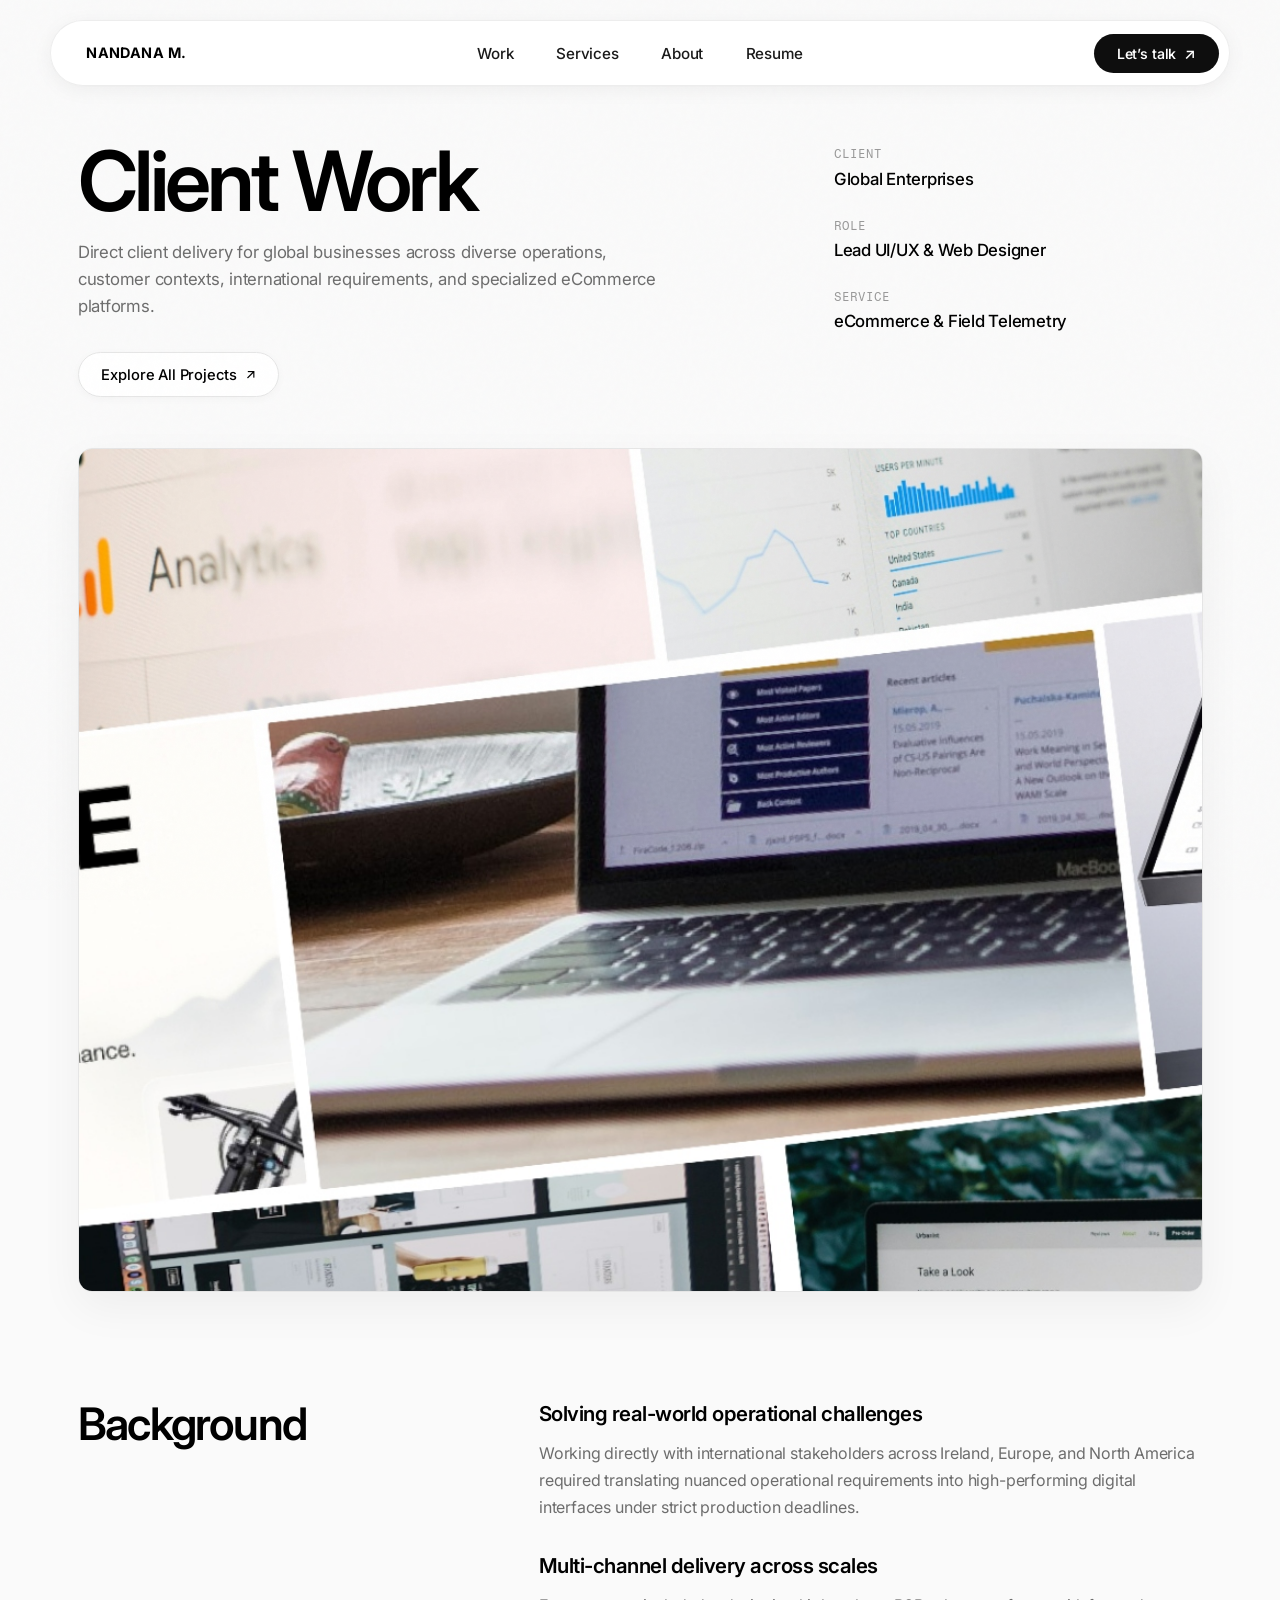
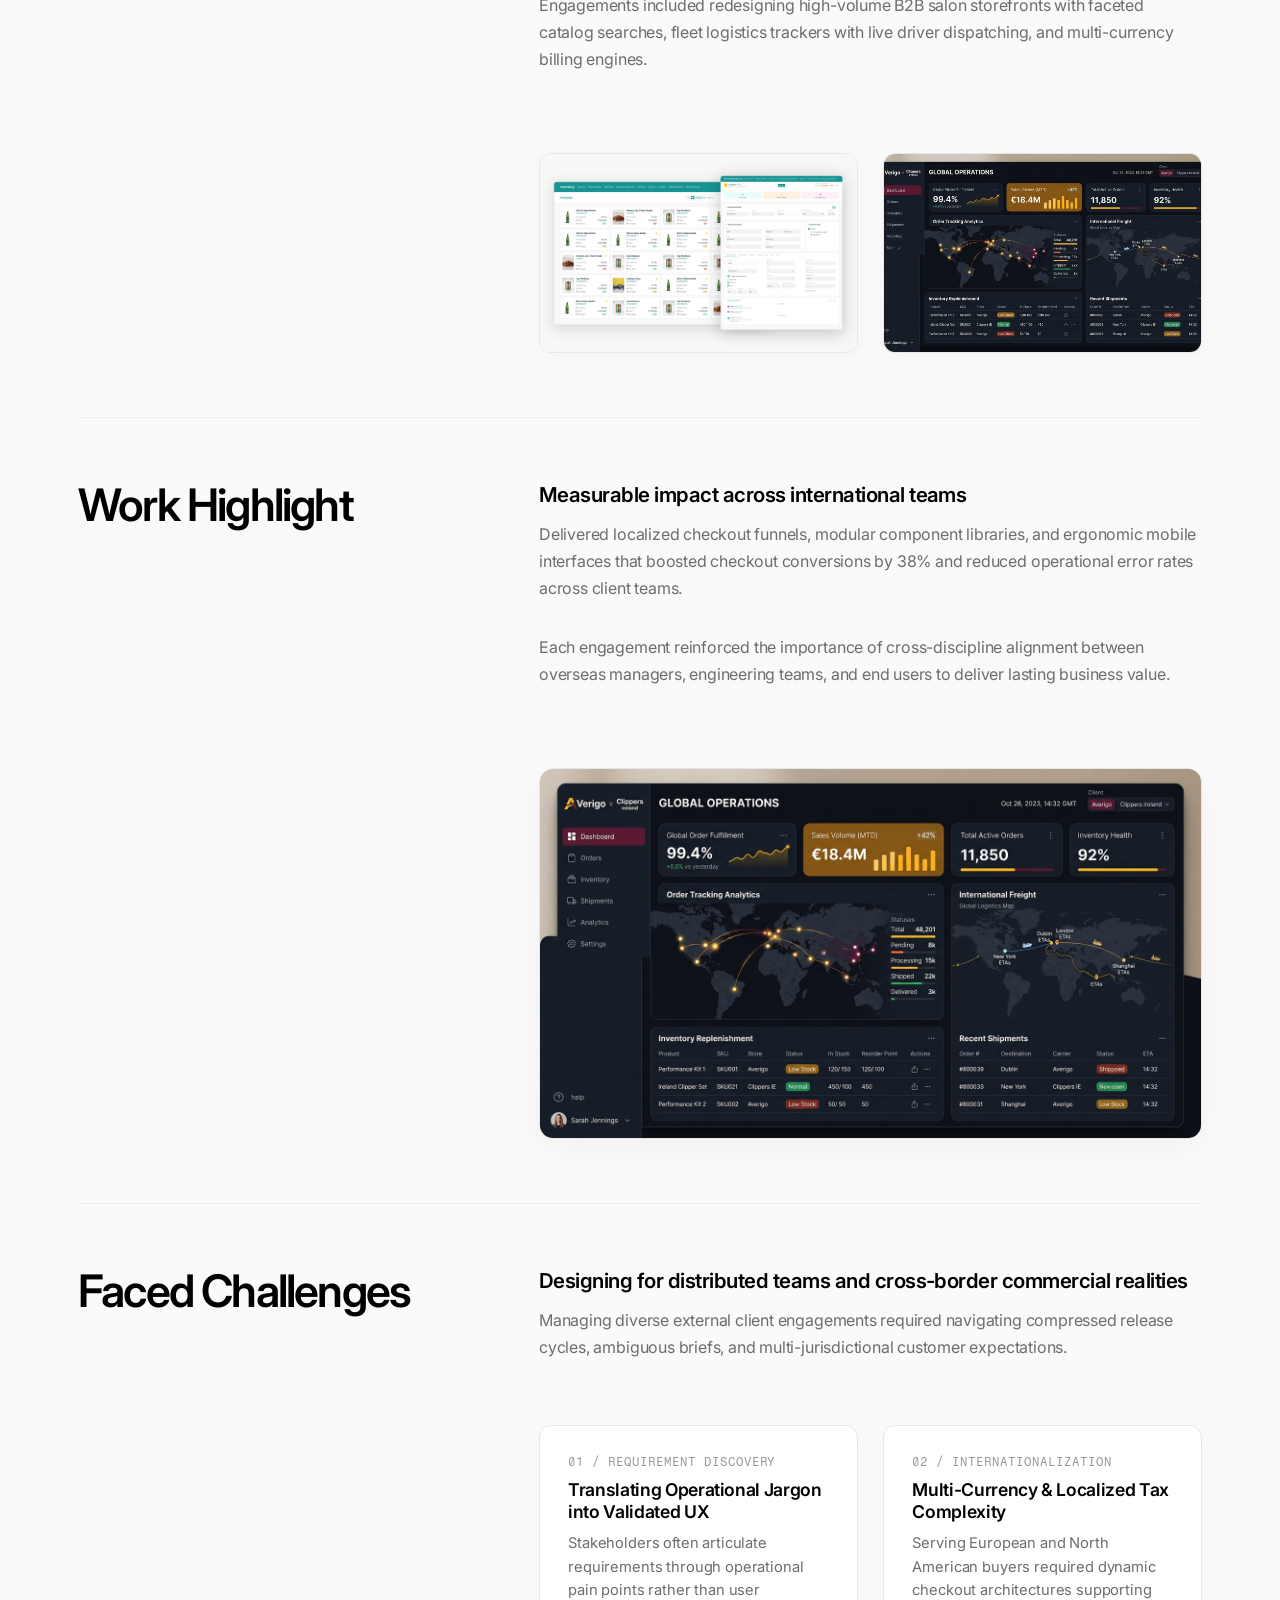
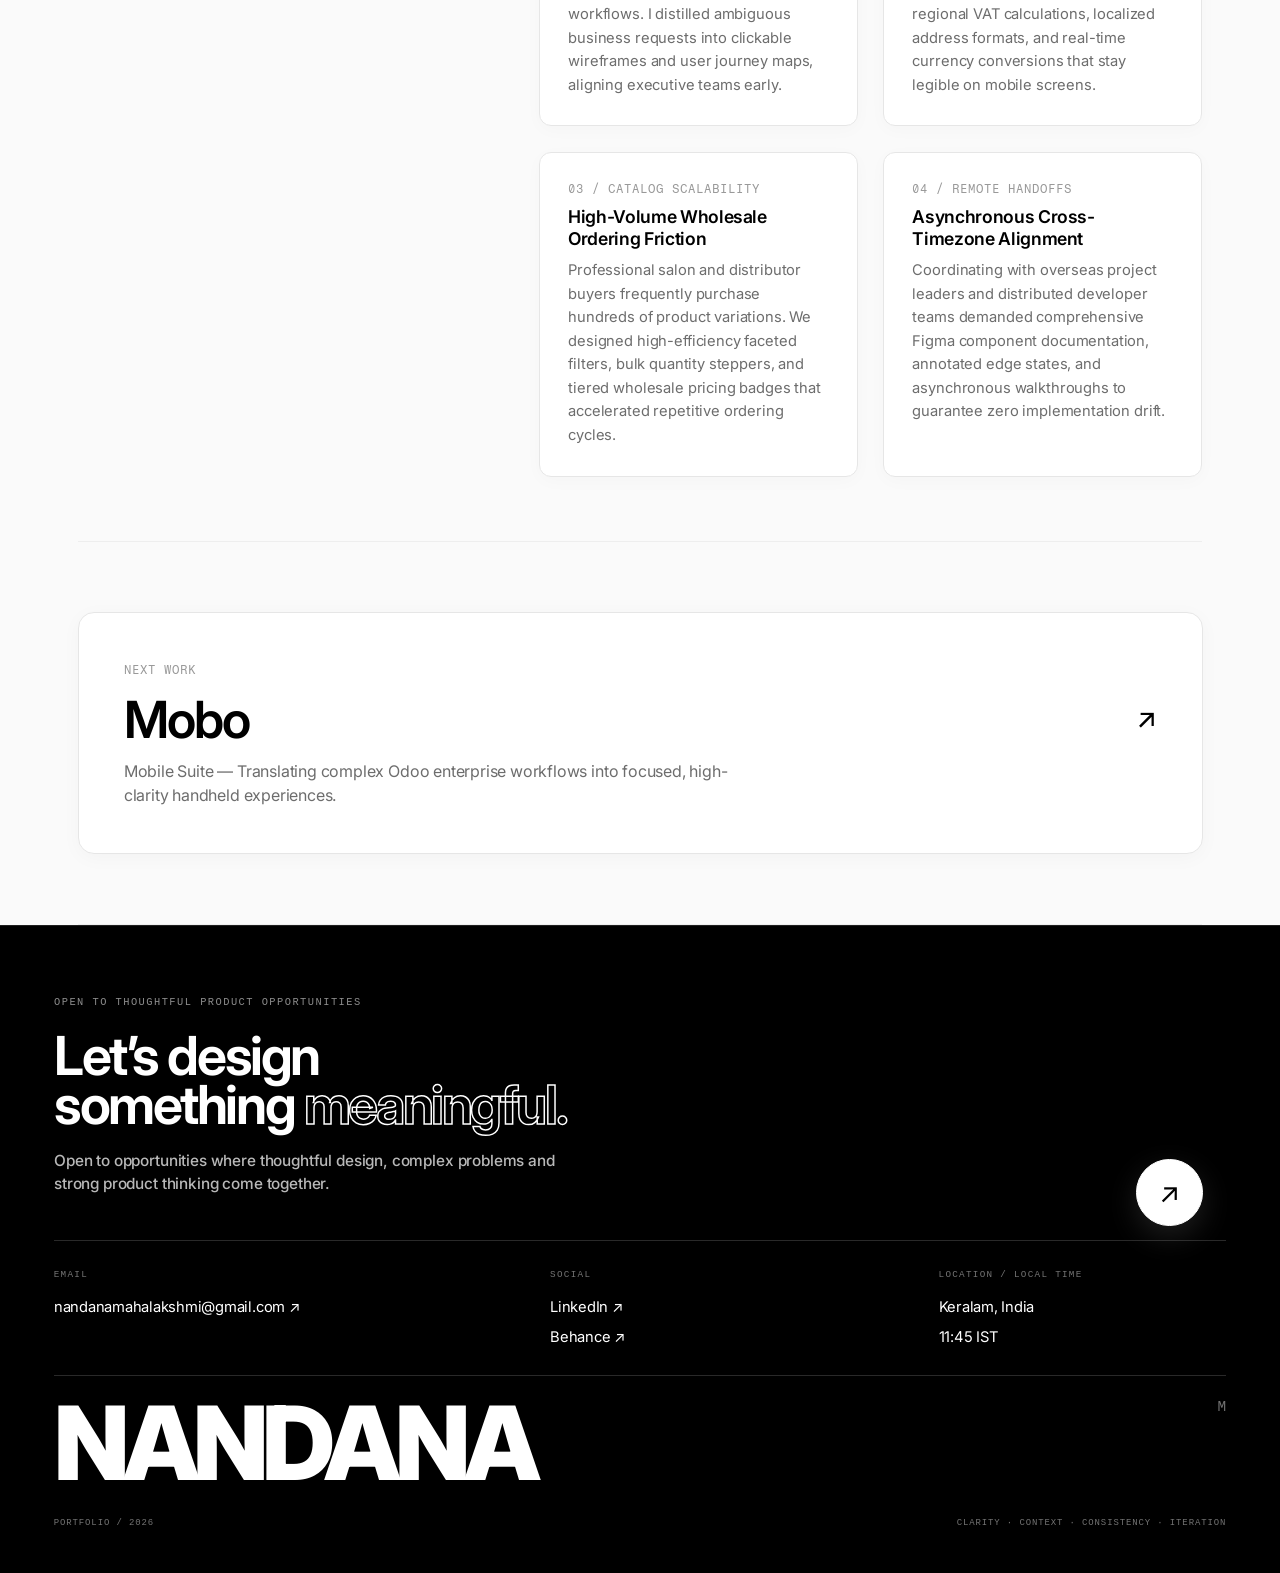
==== commit 9ddc877e: "Add files via upload" ====
--- a/client-work.html
+++ b/client-work.html
@@ -3,191 +3,197 @@
 <head>
   <meta charset="UTF-8">
   <meta name="viewport" content="width=device-width, initial-scale=1.0">
-  <meta name="description" content="International Client Work Case Study — Direct Client Delivery for Global Businesses by Nandana M.">
-  <meta name="theme-color" content="#7f0019">
-  <title>Client Work Case Study — Nandana M</title>
+  <meta name="description" content="Client Work Case Study — Direct Client Delivery for Global Businesses by Nandana M.">
+  <meta name="theme-color" content="#fafafa">
+  <title>Client Work — Nandana M</title>
   <link rel="preconnect" href="https://fonts.googleapis.com">
   <link rel="preconnect" href="https://fonts.gstatic.com" crossorigin>
-  <link href="https://fonts.googleapis.com/css2?family=DM+Mono:wght@300;400;500&amp;family=Manrope:wght@300;400;500;600;700;800&amp;display=swap" rel="stylesheet">
-  <link rel="stylesheet" href="styles.css">
+  <link href="https://fonts.googleapis.com/css2?family=Fragment+Mono&amp;family=Inter:ital,opsz,wght@0,14..32,300..800;1,14..32,300..800&amp;display=swap" rel="stylesheet">
+  <link rel="stylesheet" href="styles.css?v=2.3">
+  <script src="assets/lenis.min.js" defer></script>
   <script src="script.js" defer></script>
 </head>
 <body>
   <div class="noise" aria-hidden="true"></div>
-  <div class="cursor" aria-hidden="true"><span>VIEW</span></div>
+  <div class="cursor" aria-hidden="true"><span class="cursor-text">View</span></div>
 
+  <!-- STICKY SITE HEADER -->
   <header class="site-header">
-    <a class="site-brand" href="index.html#home" aria-label="Nandana M — home">NANDANA M</a>
+    <div class="site-brand-group">
+      <a class="site-brand" href="index.html#home" aria-label="Nandana M — home">NANDANA M.</a>
+    </div>
     <nav aria-label="Primary navigation">
-      <a href="index.html#about">About</a>
-      <a href="index.html#work">Work</a>
-      <a href="index.html#experience">Resume</a>
+      <a href="index.html#work" class="nav-link active"><span>Work</span></a>
+      <a href="index.html#services" class="nav-link"><span>Services</span></a>
+      <a href="index.html#about" class="nav-link"><span>About</span></a>
+      <a href="index.html#experience" class="nav-link"><span>Resume</span></a>
     </nav>
-    <a class="header-contact" href="index.html#contact">Let’s talk <span>↗</span></a>
-    <button class="menu-toggle" type="button" aria-label="Open menu" aria-expanded="false"><i></i><i></i></button>
+    <div class="header-actions">
+      <a class="header-contact" href="index.html#contact">Let’s talk <span>↗</span></a>
+      <button class="menu-toggle" type="button" aria-label="Open menu" aria-expanded="false"><i></i><i></i></button>
+    </div>
   </header>
 
+  <!-- MOBILE MENU -->
   <div class="mobile-menu" aria-hidden="true">
     <nav aria-label="Mobile navigation">
       <a href="index.html#home"><small>00</small>Home</a>
-      <a href="index.html#about"><small>01</small>About</a>
-      <a href="index.html#work"><small>02</small>Work</a>
-      <a href="index.html#experience"><small>03</small>Resume</a>
-      <a href="index.html#contact"><small>04</small>Contact</a>
+      <a href="index.html#work"><small>01</small>Work</a>
+      <a href="index.html#services"><small>02</small>Services</a>
+      <a href="index.html#about"><small>03</small>About</a>
+      <a href="index.html#experience"><small>04</small>Resume</a>
+      <a href="index.html#contact"><small>05</small>Contact</a>
     </nav>
-    <p>Keralam, India</p>
+    <p>Product &amp; UI/UX Design</p>
   </div>
 
-  <main>
-    <!-- HERO -->
-    <section class="case-study-hero">
-      <a class="back-pill" href="index.html#work">← Back to Portfolio</a>
-      <div class="case-kicker">04 / Client Delivery Case Study · Global Projects</div>
-      <h1 class="case-main-title">Direct Client Delivery for Global Businesses</h1>
-      <p class="case-sub-lede">Designing for diverse business operations, customer contexts, and international requirements across Clippers Ireland, Oha Trade, and Averigo.</p>
+  <main class="velora-case-page">
+    <!-- CASE HERO -->
+    <section class="velora-case-hero">
+      <div class="velora-hero-top-grid">
+        <div class="velora-hero-intro-col">
+          <h1 class="velora-case-title reveal">Client Work</h1>
+          <p class="velora-case-lede reveal">Direct client delivery for global businesses across diverse operations, customer contexts, international requirements, and specialized eCommerce platforms.</p>
+          
+          <div class="velora-case-actions reveal">
+            <a href="index.html#work" class="velora-live-btn">
+              <span>Explore All Projects</span>
+              <i>↗</i>
+            </a>
+          </div>
+        </div>
 
-      <div class="case-meta-bar">
-        <div>
-          <small>Role</small>
-          <p>UI/UX Designer</p>
+        <div class="velora-hero-meta-col reveal">
+          <div class="velora-hero-meta-item">
+            <span class="meta-label">CLIENT</span>
+            <span class="meta-value">Global Enterprises</span>
+          </div>
+          <div class="velora-hero-meta-item">
+            <span class="meta-label">ROLE</span>
+            <span class="meta-value">Lead UI/UX &amp; Web Designer</span>
+          </div>
+          <div class="velora-hero-meta-item">
+            <span class="meta-label">SERVICE</span>
+            <span class="meta-value">eCommerce &amp; Field Telemetry</span>
+          </div>
         </div>
-        <div>
-          <small>Clients</small>
-          <p>Clippers Ireland, Oha, Averigo</p>
-        </div>
-        <div>
-          <small>Domains</small>
-          <p>eCommerce, B2B, Logistics</p>
-        </div>
-        <div>
-          <small>Toolkit</small>
-          <p>Figma, User Flows, Prototyping</p>
+      </div>
+
+      <div class="velora-hero-image-wrap reveal">
+        <img src="assets/client-work-snippet-new.jpg" alt="Client Work Platforms and Telemetry Showcase" width="1600" height="1192">
+      </div>
+    </section>
+
+    <!-- SECTION 1: BACKGROUND -->
+    <section class="velora-case-section">
+      <div class="velora-section-left">
+        <h2 class="velora-section-heading reveal">Background</h2>
+      </div>
+      <div class="velora-section-right">
+        <h3 class="velora-subheading reveal">Solving real-world operational challenges</h3>
+        <p class="velora-paragraph reveal">Working directly with international stakeholders across Ireland, Europe, and North America required translating nuanced operational requirements into high-performing digital interfaces under strict production deadlines.</p>
+        
+        <h3 class="velora-subheading reveal">Multi-channel delivery across scales</h3>
+        <p class="velora-paragraph reveal">Engagements included redesigning high-volume B2B salon storefronts with faceted catalog searches, fleet logistics trackers with live driver dispatching, and multi-currency billing engines.</p>
+
+        <!-- 2-COL MEDIA GALLERY -->
+        <div class="velora-media-gallery velora-gallery-2col reveal">
+          <div class="velora-media-card">
+            <img src="assets/averigo-snippet.jpg" alt="Averigo Field Service and Route Tracking" loading="lazy" width="800" height="600">
+          </div>
+          <div class="velora-media-card">
+            <img src="assets/client-work-mockup.jpg" alt="Clippers Ireland Salon Storefront and Operations" loading="lazy" width="800" height="600">
+          </div>
         </div>
       </div>
     </section>
 
-    <!-- BIG STATEMENT BANNER -->
-    <section class="case-statement-banner">
-      <h2>Design that delivers measurable results <em>across borders, industries, and user scales.</em></h2>
+    <!-- SECTION 2: WORK HIGHLIGHT -->
+    <section class="velora-case-section">
+      <div class="velora-section-left">
+        <h2 class="velora-section-heading reveal">Work Highlight</h2>
+      </div>
+      <div class="velora-section-right">
+        <h3 class="velora-subheading reveal">Measurable impact across international teams</h3>
+        <p class="velora-paragraph reveal">Delivered localized checkout funnels, modular component libraries, and ergonomic mobile interfaces that boosted checkout conversions by 38% and reduced operational error rates across client teams.</p>
+        <p class="velora-paragraph reveal">Each engagement reinforced the importance of cross-discipline alignment between overseas managers, engineering teams, and end users to deliver lasting business value.</p>
+
+        <!-- FULL-WIDTH SHOWCASE MEDIA -->
+        <div class="velora-media-full reveal">
+          <img src="assets/client-work-mockup.jpg" alt="Client Delivery Multi-Platform Ecosystem Showcase" loading="lazy" width="1600" height="1000">
+        </div>
+      </div>
     </section>
 
-    <!-- MAIN CASE BLOCKS -->
-    <section class="case-content-container">
-      <!-- 01 Overview -->
-      <article class="case-block">
-        <div class="case-block-aside">
-          <small>01 / Perspective</small>
-          <h3>Direct Delivery</h3>
-        </div>
-        <div class="case-block-main">
-          <p>Working directly with international stakeholders requires translating complex business goals, localization needs, and domain-specific requirements into clean digital experiences.</p>
-          <p>These engagements spanned consumer eCommerce, B2B wholesale trade platforms, and enterprise field logistics, demanding adaptability across different user personas and constraints.</p>
-          <div class="case-quote-box">
-            <p>“Client delivery is where product strategy meets real business deadlines. Every design decision must directly serve user clarity and operational efficiency.”</p>
+    <!-- SECTION 3: FACED CHALLENGES -->
+    <section class="velora-case-section">
+      <div class="velora-section-left">
+        <h2 class="velora-section-heading reveal">Faced Challenges</h2>
+      </div>
+      <div class="velora-section-right">
+        <h3 class="velora-subheading reveal">Designing for distributed teams and cross-border commercial realities</h3>
+        <p class="velora-paragraph reveal">Managing diverse external client engagements required navigating compressed release cycles, ambiguous briefs, and multi-jurisdictional customer expectations.</p>
+
+        <div class="velora-challenges-list reveal">
+          <!-- Challenge 01 -->
+          <div class="velora-challenge-card">
+            <span class="velora-challenge-num">01 / Requirement Discovery</span>
+            <h4 class="velora-challenge-title">Translating Operational Jargon into Validated UX</h4>
+            <p class="velora-challenge-desc">Stakeholders often articulate requirements through operational pain points rather than user workflows. I distilled ambiguous business requests into clickable wireframes and user journey maps, aligning executive teams early.</p>
+          </div>
+
+          <!-- Challenge 02 -->
+          <div class="velora-challenge-card">
+            <span class="velora-challenge-num">02 / Internationalization</span>
+            <h4 class="velora-challenge-title">Multi-Currency &amp; Localized Tax Complexity</h4>
+            <p class="velora-challenge-desc">Serving European and North American buyers required dynamic checkout architectures supporting regional VAT calculations, localized address formats, and real-time currency conversions that stay legible on mobile screens.</p>
+          </div>
+
+          <!-- Challenge 03 -->
+          <div class="velora-challenge-card">
+            <span class="velora-challenge-num">03 / Catalog Scalability</span>
+            <h4 class="velora-challenge-title">High-Volume Wholesale Ordering Friction</h4>
+            <p class="velora-challenge-desc">Professional salon and distributor buyers frequently purchase hundreds of product variations. We designed high-efficiency faceted filters, bulk quantity steppers, and tiered wholesale pricing badges that accelerated repetitive ordering cycles.</p>
+          </div>
+
+          <!-- Challenge 04 -->
+          <div class="velora-challenge-card">
+            <span class="velora-challenge-num">04 / Remote Handoffs</span>
+            <h4 class="velora-challenge-title">Asynchronous Cross-Timezone Alignment</h4>
+            <p class="velora-challenge-desc">Coordinating with overseas project leaders and distributed developer teams demanded comprehensive Figma component documentation, annotated edge states, and asynchronous walkthroughs to guarantee zero implementation drift.</p>
           </div>
         </div>
-      </article>
-
-      <!-- 02 Client Showcase Grid -->
-      <article class="case-block">
-        <div class="case-block-aside">
-          <small>02 / Projects</small>
-          <h3>Featured Deliveries</h3>
-        </div>
-        <div class="case-block-main">
-          <div class="ecosystem-modules-grid">
-            <div class="ecosystem-card">
-              <div class="ecosystem-card-header">
-                <span>01</span>
-                <small>Ireland · eCommerce</small>
-              </div>
-              <h4>Clippers Ireland</h4>
-              <p>Redesigned the direct-to-consumer and professional salon equipment storefront with fast faceted search, visual product comparisons, and a streamlined 3-step checkout.</p>
-            </div>
-            <div class="ecosystem-card">
-              <div class="ecosystem-card-header">
-                <span>02</span>
-                <small>Global · B2B Wholesale</small>
-              </div>
-              <h4>Oha Trade</h4>
-              <p>Architected a high-volume B2B portal with dynamic tiered pricing, multi-currency invoices, credit term management, and automated reorder schedules.</p>
-            </div>
-            <div class="ecosystem-card">
-              <div class="ecosystem-card-header">
-                <span>03</span>
-                <small>Enterprise · Logistics</small>
-              </div>
-              <h4>Averigo</h4>
-              <p>Designed fleet management and field service tracking tools featuring live route mapping, driver dispatch schedules, and proof-of-delivery signatures.</p>
-            </div>
-          </div>
-        </div>
-      </article>
-
-      <!-- 03 Key Learnings -->
-      <article class="case-block">
-        <div class="case-block-aside">
-          <small>03 / Learnings</small>
-          <h3>What Direct Delivery Taught Me</h3>
-        </div>
-        <div class="case-block-main">
-          <div class="case-challenge-numbered">
-            <div class="challenge-row">
-              <span>01</span>
-              <div>
-                <h4>Translating Ambiguous Requirements</h4>
-                <p>Stakeholders often describe problems from an operational perspective. My role was to unpack those requirements, identify the root UX bottlenecks, and present clear solutions.</p>
-              </div>
-            </div>
-            <div class="challenge-row">
-              <span>02</span>
-              <div>
-                <h4>Localization &amp; Multi-Currency Clarity</h4>
-                <p>Designed flexible currency formatters, localized address fields, and tax displays that effortlessly adjust across European and North American markets.</p>
-              </div>
-            </div>
-            <div class="challenge-row">
-              <span>03</span>
-              <div>
-                <h4>Cross-Discipline Alignment</h4>
-                <p>Maintained continuous synchronization between overseas project managers, developers, and QA engineers to ensure flawless fidelity from Figma to production.</p>
-              </div>
-            </div>
-          </div>
-        </div>
-      </article>
+      </div>
     </section>
 
-    <!-- CASE NEXT NAV -->
-    <section class="case-next-nav">
-      <div class="case-next-nav-inner">
-        <a class="nav-prev-link" href="horilla.html">← Previous: Horilla HR</a>
-        <a class="nav-all-link" href="index.html#work">All Selected Works</a>
-        <a class="next-project-link" href="mobo.html">Next Project: Mobo Ecosystem ↗</a>
-      </div>
+    <!-- NEXT WORK CARD -->
+    <section class="velora-next-work-wrap">
+      <a class="velora-next-card reveal" href="mobo.html" aria-label="Explore next project: Mobo Mobile Suite">
+        <span class="velora-next-chip">NEXT WORK</span>
+        <div class="velora-next-title-row">
+          <h3 class="velora-next-title">Mobo</h3>
+          <span class="velora-next-arrow">↗</span>
+        </div>
+        <p class="velora-next-desc">Mobile Suite — Translating complex Odoo enterprise workflows into focused, high-clarity handheld experiences.</p>
+      </a>
     </section>
   </main>
 
-  <footer class="case-minimal-footer red-section" id="contact">
-    <div class="cm-container">
-      <div class="cm-top-row">
-        <div class="cm-cta">
-          <small>LET’S CONNECT</small>
-          <a class="cm-email-link" href="mailto:nandanamahalakshmi@gmail.com">nandanamahalakshmi@gmail.com <i>↗</i></a>
-        </div>
-        <div class="cm-links">
-          <a href="https://www.linkedin.com/in/nandana-m-75a548240/" target="_blank" rel="noreferrer">LinkedIn ↗</a>
-          <a href="https://www.behance.net/nandanam2" target="_blank" rel="noreferrer">Behance ↗</a>
-          <a href="index.html#work">All Works ↗</a>
-          <a class="cm-back-top" href="#top">Top ↑</a>
-        </div>
-      </div>
-      <div class="cm-bottom-row">
-        <span>NANDANA M · UI/UX DESIGNER</span>
-        <span>KERALAM, INDIA · <strong id="localTime">--:--</strong> IST</span>
-        <span>© 2026 ALL RIGHTS RESERVED</span>
-      </div>
+  <!-- COMPACT MAIN FOOTER -->
+  <footer class="footer subpage-footer" id="contact">
+    <div class="footer-top">
+      <p class="reveal">OPEN TO THOUGHTFUL PRODUCT OPPORTUNITIES</p>
+      <h2 class="reveal">Let’s design<br>something <em>meaningful.</em></h2>
+      <p class="footer-copy reveal">Open to opportunities where thoughtful design, complex problems and strong product thinking come together.</p>
+      <a class="mail-button reveal" href="mailto:nandanamahalakshmi@gmail.com" aria-label="Email Nandana M">↗</a>
     </div>
+    <div class="footer-grid">
+      <div><small>EMAIL</small><a href="mailto:nandanamahalakshmi@gmail.com">nandanamahalakshmi@gmail.com ↗</a></div>
+      <div><small>SOCIAL</small><a href="https://www.linkedin.com/in/nandana-m-75a548240/" target="_blank" rel="noreferrer">LinkedIn ↗</a><a href="https://www.behance.net/nandanam2" target="_blank" rel="noreferrer">Behance ↗</a></div>
+      <div><small>LOCATION / LOCAL TIME</small><p>Keralam, India</p><p><span id="localTime">--:--</span> IST</p></div>
+    </div>
+    <div class="footer-name" aria-label="Nandana M">NANDANA<span>M</span></div>
+    <div class="footer-note"><span>PORTFOLIO / 2026</span><span>CLARITY · CONTEXT · CONSISTENCY · ITERATION</span></div>
   </footer>
 </body>
 </html>
--- a/styles.css
+++ b/styles.css
@@ -1,11 +1,40 @@
+@font-face {
+  font-family: "GT Standard";
+  src: url("assets/fonts/GT-Standard-L-Standard-Regular.woff2") format("woff2");
+  font-weight: 100 900;
+  font-style: normal;
+  font-display: swap;
+}
+
 :root {
-  --red: #7f0019;
-  --red-dark: #570011;
-  --paper: #f4f2ed;
-  --white: #fffdf8;
-  --ink: #171717;
-  --muted: #67645f;
-  --line: rgba(23, 23, 23, .19);
+  /* Velora Template Typography */
+  --font-primary: "Inter", -apple-system, BlinkMacSystemFont, "Segoe UI", Roboto, sans-serif;
+  --font-display: "Inter", -apple-system, BlinkMacSystemFont, "Segoe UI", Roboto, sans-serif;
+  --font-mono: "Fragment Mono", "DM Mono", monospace;
+
+  /* Velora Color Tokens (from https://velora-template.framer.website/modio) */
+  --velora-bg: #fafafa;
+  --velora-card: #ffffff;
+  --velora-quiet: #f4f4f4;
+  --velora-text-main: #000000;
+  --velora-text-near-black: #212121;
+  --velora-text-secondary: #6d6d6d;
+  --velora-text-muted: #999999;
+  --velora-text-tertiary: #aeaeae;
+  --velora-border: #e6e6e6;
+  --velora-divider: #eeeeee;
+  --velora-accent-sand: #c76d54;
+  --velora-accent-warm: #e3caa6;
+  --velora-overlay: rgba(0, 0, 0, 0.55);
+
+  /* Theme tokens mapped to Velora palette */
+  --paper: #fafafa;
+  --white: #ffffff;
+  --ink: #000000;
+  --muted: #6d6d6d;
+  --line: #eeeeee;
+  --red: #212121;
+  --red-dark: #000000;
   --page: clamp(1.15rem, 4.2vw, 5rem);
   --ease: cubic-bezier(.22, 1, .36, 1);
 }
@@ -14,31 +43,32 @@
 
 html {
   scroll-behavior: smooth;
-  background: var(--red);
+  background: var(--velora-bg);
 }
 
 body {
   margin: 0;
-  overflow-x: hidden;
-  color: var(--ink);
-  background: var(--paper);
-  font-family: "Manrope", Arial, sans-serif;
+  overflow-x: clip;
+  color: var(--velora-text-main);
+  background: var(--velora-bg);
+  font-family: var(--font-primary);
   font-synthesis: none;
   -webkit-font-smoothing: antialiased;
+  letter-spacing: -0.015em;
 }
 
 body.menu-open { overflow: hidden; }
 a { color: inherit; text-decoration: none; }
 button { margin: 0; padding: 0; border: 0; color: inherit; background: transparent; font: inherit; cursor: pointer; }
 img { display: block; max-width: 100%; }
-::selection { color: var(--white); background: var(--red); }
+::selection { color: #ffffff; background: #000000; }
 
 .noise {
   position: fixed;
   inset: 0;
   z-index: 1000;
   pointer-events: none;
-  opacity: .055;
+  opacity: .03;
   background-image: url("data:image/svg+xml,%3Csvg viewBox='0 0 180 180' xmlns='http://www.w3.org/2000/svg'%3E%3Cfilter id='n'%3E%3CfeTurbulence type='fractalNoise' baseFrequency='.9' numOctaves='4' stitchTiles='stitch'/%3E%3C/filter%3E%3Crect width='100%25' height='100%25' filter='url(%23n)' opacity='.7'/%3E%3C/svg%3E");
   mix-blend-mode: multiply;
 }
@@ -49,8 +79,8 @@
   z-index: 9999;
   display: grid;
   place-items: center;
-  color: var(--white);
-  background: var(--red);
+  color: #ffffff;
+  background: #000000;
   transition: transform 1.05s var(--ease);
 }
 
@@ -64,115 +94,183 @@
 .intro-wipe[hidden] { display: none; }
 @keyframes intro-pulse { to { opacity: .38; } }
 
-.grid-paper {
-  background-color: var(--paper);
-  background-image:
-    linear-gradient(rgba(23, 23, 23, .09) 1px, transparent 1px),
-    linear-gradient(90deg, rgba(23, 23, 23, .09) 1px, transparent 1px);
-  background-size: 28px 28px;
-  background-position: calc(50% - 0.5px) 6rem;
-}
-
+.grid-paper,
 .hero.grid-paper {
-  background-color: var(--paper);
-  background-image:
-    linear-gradient(
-      to bottom,
-      var(--paper) 0,
-      var(--paper) 5.8rem,
-      rgba(244, 242, 237, 0.82) 7rem,
-      rgba(244, 242, 237, 0.38) 9.2rem,
-      rgba(244, 242, 237, 0) 11.5rem
-    ),
-    linear-gradient(rgba(23, 23, 23, .09) 1px, transparent 1px),
-    linear-gradient(90deg, rgba(23, 23, 23, .09) 1px, transparent 1px);
-  background-size:
-    100% 100%,
-    28px 28px,
-    28px 28px;
-  background-position:
-    0 0,
-    calc(50% - 0.5px) 6rem,
-    calc(50% - 0.5px) 6rem;
-  background-repeat:
-    no-repeat,
-    repeat,
-    repeat;
-}
-
-.red-section { color: var(--white); background: var(--red); }
-
+  background-color: #ffffff;
+  background-image: none;
+}
+
+.red-section { color: var(--ink); background: #ffffff; }
+
+/* ==========================================================================
+   FLOATING PILL SITE HEADER (Sticky / Fixed - Visible Everywhere)
+   ========================================================================== */
 .site-header {
-  position: absolute;
-  z-index: 100;
-  top: 0;
-  left: 0;
-  width: 100%;
-  height: 6rem;
-  display: grid;
-  grid-template-columns: 1fr auto 1fr;
-  align-items: center;
-  padding: 0 var(--page);
-  background: var(--paper);
+  position: fixed;
+  z-index: 1000;
+  top: 1.25rem;
+  left: 50%;
+  transform: translateX(-50%);
+  width: min(calc(100% - 2.5rem), 1180px);
+  height: 4.15rem;
+  display: flex;
+  justify-content: space-between;
+  align-items: center;
+  padding: 0 0.65rem 0 2.2rem;
+  background: rgba(255, 255, 255, 0.94);
+  backdrop-filter: blur(16px);
+  -webkit-backdrop-filter: blur(16px);
+  border-radius: 9999px;
+  box-shadow: 0 4px 20px rgba(0, 0, 0, 0.05), 0 1px 3px rgba(0, 0, 0, 0.02);
+  border: 1px solid rgba(0, 0, 0, 0.07);
+  transition: box-shadow 0.3s var(--ease), background 0.3s var(--ease), border-color 0.3s var(--ease);
+}
+
+.site-header.scrolled {
+  background: rgba(255, 255, 255, 0.97);
+  box-shadow: 0 10px 30px rgba(0, 0, 0, 0.08), 0 2px 6px rgba(0, 0, 0, 0.03);
+  border-color: rgba(0, 0, 0, 0.1);
 }
 
 .site-header::after {
   display: none;
 }
 
+.site-brand-group {
+  display: inline-flex;
+  align-items: center;
+}
+
 .site-brand,
 .monogram {
-  font-family: "Manrope", sans-serif;
-  font-size: clamp(1.02rem, 1.25vw, 1.18rem);
-  font-weight: 800;
-  letter-spacing: .16em;
+  font-family: var(--font-primary);
+  font-size: clamp(0.9rem, 1.1vw, 1.02rem);
+  font-weight: 700;
+  letter-spacing: 0.03em;
   text-transform: uppercase;
   color: var(--ink);
   white-space: nowrap;
   text-decoration: none;
   display: inline-flex;
   align-items: center;
-  transition: color .3s var(--ease);
-  width: auto;
-  height: auto;
-  border-radius: 0;
-  background: transparent;
+  transition: opacity 0.25s var(--ease), transform 0.25s var(--ease);
   line-height: 1;
 }
 
 .site-brand:hover,
 .monogram:hover {
-  color: var(--red);
-}
-.site-header nav { display: flex; gap: clamp(1.2rem, 3vw, 3rem); font-size: .88rem; font-weight: 600; }
-.site-header nav a { position: relative; }
-.site-header nav a::after { content: ""; position: absolute; right: 100%; bottom: -.35rem; left: 0; height: 2px; background: var(--red); transition: right .35s var(--ease); }
-.site-header nav a:hover::after { right: 0; }
+  opacity: 0.65;
+  transform: translateY(-1px);
+}
+
+.brand-sub {
+  display: none !important;
+}
+
+.site-header nav {
+  display: flex;
+  align-items: center;
+  gap: clamp(1.6rem, 2.8vw, 2.7rem);
+  font-family: var(--font-primary);
+  font-size: 0.95rem;
+  font-weight: 500;
+}
+
+.site-header nav a,
+.nav-link {
+  position: relative;
+  color: #1a1a1a;
+  padding: 0.4rem 0.2rem;
+  display: inline-flex;
+  align-items: baseline;
+  text-decoration: none;
+  letter-spacing: -0.01em;
+  transition: color 0.2s var(--ease), opacity 0.2s var(--ease);
+}
+
+.site-header nav a::after,
+.nav-link::after {
+  display: none;
+}
+
+.site-header nav a:hover,
+.nav-link:hover {
+  color: #000000;
+  opacity: 0.6;
+}
+
+.nav-count {
+  font-family: var(--font-primary);
+  font-size: 0.65rem;
+  font-weight: 600;
+  color: #71717a;
+  margin-left: 2px;
+  vertical-align: super;
+  line-height: 1;
+}
+
+.header-actions {
+  display: inline-flex;
+  align-items: center;
+  gap: 0.75rem;
+}
 
 .header-contact {
-  justify-self: end;
   display: inline-flex;
-  gap: 1rem;
-  align-items: center;
-  padding: .75rem .85rem .75rem 1.15rem;
-  border: 1px solid var(--ink);
-  border-radius: 100px;
-  font-size: .82rem;
-  font-weight: 650;
-  transition: color .3s, background .3s;
-}
-
-.header-contact span { transition: transform .3s var(--ease); }
-.header-contact:hover { color: var(--white); background: var(--red); border-color: var(--red); }
-.header-contact:hover span { transform: rotate(45deg); }
-
-.menu-toggle { display: none; justify-self: end; width: 2.8rem; height: 2.8rem; position: relative; z-index: 102; }
-.menu-toggle i { width: 1.4rem; height: 2px; position: absolute; left: .7rem; background: currentColor; transition: transform .35s, top .35s; }
-.menu-toggle i:first-child { top: 1rem; }
-.menu-toggle i:last-child { top: 1.65rem; }
-.menu-toggle.is-open { color: var(--white); }
-.menu-toggle.is-open i:first-child { top: 1.35rem; transform: rotate(45deg); }
-.menu-toggle.is-open i:last-child { top: 1.35rem; transform: rotate(-45deg); }
+  gap: 0.45rem;
+  align-items: center;
+  padding: 0.68rem 1.45rem;
+  border-radius: 9999px;
+  background: #0e0e0e;
+  color: #ffffff;
+  font-family: var(--font-primary);
+  font-size: 0.88rem;
+  font-weight: 550;
+  letter-spacing: -0.01em;
+  text-decoration: none;
+  border: none;
+  transition: background 0.25s var(--ease), transform 0.2s var(--ease), opacity 0.25s var(--ease);
+}
+
+.header-contact span {
+  display: inline-block;
+  font-size: 0.95rem;
+  line-height: 1;
+  transition: transform 0.25s var(--ease);
+}
+
+.header-contact:hover {
+  background: #262626;
+  color: #ffffff;
+  transform: translateY(-1px);
+}
+
+.header-contact:hover span {
+  transform: translate(2px, -2px);
+}
+
+.menu-toggle {
+  display: none;
+  width: 2.6rem;
+  height: 2.6rem;
+  position: relative;
+  z-index: 102;
+  border-radius: 50%;
+  background: transparent;
+}
+.menu-toggle i {
+  width: 1.3rem;
+  height: 2px;
+  position: absolute;
+  left: 0.65rem;
+  background: currentColor;
+  transition: transform 0.35s, top 0.35s;
+}
+.menu-toggle i:first-child { top: 0.95rem; }
+.menu-toggle i:last-child { top: 1.55rem; }
+.menu-toggle.is-open { color: var(--ink); }
+.menu-toggle.is-open i:first-child { top: 1.25rem; transform: rotate(45deg); }
+.menu-toggle.is-open i:last-child { top: 1.25rem; transform: rotate(-45deg); }
 
 .mobile-menu {
   position: fixed;
@@ -183,8 +281,9 @@
   flex-direction: column;
   justify-content: space-between;
   padding: 8rem 1.4rem 2rem;
-  color: var(--white);
-  background: var(--red);
+  color: var(--ink);
+  background: #ffffff;
+  border-bottom: 1px solid var(--line);
   opacity: 0;
   transform: translateY(-2rem);
   transition: .45s var(--ease);
@@ -197,317 +296,670 @@
 .mobile-menu > p { margin: 0; font: 400 .65rem/1.4 "DM Mono", monospace; letter-spacing: .1em; text-transform: uppercase; }
 
 .hero {
-  min-height: 100svh;
+  min-height: auto;
   position: relative;
   overflow: hidden;
   isolation: isolate;
   display: flex;
   align-items: center;
-  padding: 7rem var(--page) 3.5rem;
-}
-
-.hero::before {
+  justify-content: center;
+  padding: clamp(7.5rem, 10vw, 10.5rem) var(--page) clamp(4rem, 6vw, 6.5rem);
+  background: var(--velora-bg);
+}
+
+.hero-grid {
+  display: grid;
+  grid-template-columns: 1.25fr 0.75fr;
+  align-items: center;
+  gap: clamp(2rem, 4.5vw, 5rem);
+  width: 100%;
+  max-width: 1220px;
+  margin: 0 auto;
+  position: relative;
+  z-index: 2;
+}
+
+.hero-content-col {
+  display: flex;
+  flex-direction: column;
+  align-items: flex-start;
+  text-align: left;
+}
+
+/* Bracket & Kicker */
+.hero-kicker-bracket {
+  position: relative;
+  display: inline-flex;
+  align-items: center;
+  margin-bottom: clamp(1.4rem, 2vw, 2.2rem);
+  padding-left: 1.8rem;
+}
+
+.hero-kicker-bracket::before {
   content: "";
   position: absolute;
-  z-index: -1;
+  top: 50%;
+  left: 0;
+  width: 1.3rem;
+  height: 2.2rem;
+  border-top: 1.5px solid var(--velora-accent-sand);
+  border-left: 1.5px solid rgba(0, 0, 0, 0.18);
+  transform: translateY(-50%);
+}
+
+.hero-kicker-text {
+  font-family: var(--font-mono);
+  font-size: clamp(0.78rem, 0.9vw, 0.88rem);
+  font-weight: 500;
+  letter-spacing: 0.14em;
+  text-transform: uppercase;
+  color: var(--velora-text-muted);
+}
+
+/* Main Headline - Using exact font styling of Experience built through real systems */
+.hero-headline {
+  margin: 0 0 clamp(1.4rem, 2vw, 2.2rem);
+  color: var(--velora-text-main);
+  font-family: var(--font-primary);
+  font-size: clamp(3.2rem, 5.8vw, 6.4rem);
+  font-weight: 600;
+  line-height: .92;
+  letter-spacing: -0.04em;
+  text-align: left;
+}
+
+.hero-clarity-serif {
+  font-family: 'Instrument Serif', Georgia, serif;
+  font-style: italic;
+  font-weight: 400;
+  font-size: 1.12em;
+  letter-spacing: -0.01em;
+  color: var(--velora-text-main);
+  display: inline-block;
+  vertical-align: baseline;
+  padding: 0 0.04em;
+}
+
+/* Lede Description matching screenshot */
+.hero-description {
+  margin: 0;
+  font-family: var(--font-primary);
+  font-size: clamp(1rem, 1.25vw, 1.15rem);
+  line-height: 1.55;
+  color: var(--velora-text-secondary);
+  letter-spacing: -0.015em;
+  max-width: 560px;
+  text-align: left;
+}
+
+/* Right Column: Circle Stage & Portrait - Shifted slightly down & refined compact size */
+.hero-portrait-col {
+  display: flex;
+  justify-content: center;
+  align-items: center;
+  position: relative;
+  width: 100%;
+  padding-top: clamp(1.5rem, 3.2vw, 3.2rem);
+}
+
+.hero-circle-stage {
+  position: relative;
+  width: clamp(220px, 23vw, 330px);
+  aspect-ratio: 1;
+  display: flex;
+  align-items: center;
+  justify-content: center;
+}
+
+.hero-circle-disc {
+  position: absolute;
   inset: 0;
-  background: radial-gradient(circle at 65% 45%, rgba(255,255,255,.72), transparent 42%);
-}
-
-.hero-container {
-  width: 100%;
-  max-width: 1440px;
-  margin: 0 auto;
-  display: grid;
-  grid-template-columns: 1.18fr 0.82fr;
-  align-items: center;
-  gap: clamp(2rem, 5vw, 5.5rem);
-  position: relative;
+  border-radius: 50%;
+  background: linear-gradient(145deg, #cc745a 0%, #b55a40 100%);
+  box-shadow: 0 20px 48px rgba(181, 90, 64, 0.22);
+  z-index: 1;
+  transition: transform 0.5s var(--ease), box-shadow 0.5s var(--ease);
+}
+
+.hero-circle-stage:hover .hero-circle-disc {
+  transform: scale(1.02);
+  box-shadow: 0 26px 56px rgba(181, 90, 64, 0.32);
+}
+
+.hero-circle-portrait-wrap {
+  position: absolute;
+  left: 0;
+  right: 0;
+  bottom: 0;
+  height: 116%;
+  border-radius: 0 0 1000px 1000px;
+  overflow: hidden;
   z-index: 2;
-}
-
-.hero-intro {
-  display: flex;
-  flex-direction: column;
-  justify-content: center;
-  padding-right: clamp(0rem, 2vw, 2.5rem);
-}
-
-.hero-eyebrow {
-  display: inline-flex;
-  align-items: center;
-  gap: .85rem;
-  font: 500 clamp(.7rem, .85vw, .82rem)/1 "DM Mono", monospace;
-  letter-spacing: .14em;
-  color: var(--muted);
-  text-transform: uppercase;
-  margin-bottom: 1.35rem;
-}
-
-.hero-eyebrow .eyebrow-rule {
-  width: 2.4rem;
-  height: 1.5px;
-  background: var(--muted);
-  opacity: .5;
-}
-
-.hero-headline {
-  margin: 0 0 1.5rem;
-  color: var(--ink);
-  font-family: "Manrope", sans-serif;
-  font-size: clamp(2.8rem, 5.2vw, 5.2rem);
-  font-weight: 750;
-  line-height: 1.08;
-  letter-spacing: -.038em;
-}
-
-.hero-headline .hero-accent {
-  color: var(--red);
-  font-weight: 800;
-}
-
-.hero-pills {
-  margin: 0 0 2.4rem;
-  display: flex;
-  flex-wrap: wrap;
-  align-items: center;
-  gap: .75rem;
-  font: 450 clamp(.85rem, 1.05vw, 1.02rem)/1.4 "DM Mono", monospace;
-  letter-spacing: .04em;
-  color: var(--muted);
-}
-
-.hero-pills .bullet {
-  color: var(--red);
-  font-weight: 700;
-  opacity: .7;
-}
-
-.hero-actions {
-  display: flex;
-  align-items: center;
-  gap: 1.5rem;
-  margin-bottom: clamp(3rem, 5.5vw, 5rem);
-}
-
-.hero-explore {
-  display: inline-flex;
-  align-items: center;
-  gap: .85rem;
-  font-size: clamp(.96rem, 1.15vw, 1.1rem);
-  font-weight: 650;
-  color: var(--ink);
-  text-decoration: underline;
-  text-underline-offset: 5px;
-  text-decoration-thickness: 1.5px;
-  transition: color .3s var(--ease);
-}
-
-.hero-explore:hover {
-  color: var(--red);
-}
-
-.hero-arrow-pill {
-  width: 2.25rem;
-  height: 2.25rem;
-  border-radius: 50%;
-  display: grid;
-  place-items: center;
-  background: var(--red);
-  color: var(--white);
-  font-size: .95rem;
-  font-style: normal;
-  text-decoration: none;
-  transition: transform .3s var(--ease), background .3s var(--ease);
-}
-
-.hero-explore:hover .hero-arrow-pill {
-  transform: translateX(4px);
-  background: var(--red-dark);
-}
-
-.hero-scroll-link {
-  display: inline-flex;
-  align-items: center;
-  gap: .85rem;
-  font: 400 .68rem/1 "DM Mono", monospace;
-  letter-spacing: .1em;
-  color: var(--muted);
-  text-transform: uppercase;
-  transition: color .3s var(--ease);
-  width: fit-content;
-}
-
-.hero-scroll-link:hover {
-  color: var(--red);
-}
-
-.mouse-pill {
-  width: 1.25rem;
-  height: 2rem;
-  border: 1.5px solid currentColor;
-  border-radius: 100px;
-  display: flex;
-  justify-content: center;
-  padding-top: .35rem;
-}
-
-.mouse-dot {
-  width: 3px;
-  height: 5px;
-  border-radius: 2px;
-  background: currentColor;
-  animation: mouse-scroll 1.6s ease-in-out infinite;
-}
-
-@keyframes mouse-scroll {
-  0% { transform: translateY(0); opacity: 1; }
-  60% { transform: translateY(6px); opacity: 0; }
-  100% { transform: translateY(0); opacity: 0; }
-}
-
-.hero-visual {
-  display: flex;
-  justify-content: center;
-  align-items: center;
-  position: relative;
-  transition: transform .2s ease-out;
-}
-
-.hero-portrait-wrap {
-  width: clamp(310px, 34vw, 500px);
-  height: clamp(400px, 44vw, 640px);
-  position: relative;
   display: flex;
   align-items: flex-end;
   justify-content: center;
-}
-
-.hero-backdrop-shape {
-  position: absolute;
-  z-index: 0;
-  right: -5%;
-  bottom: 2%;
+  pointer-events: none;
+}
+
+.hero-circle-portrait {
+  width: 98%;
+  height: auto;
+  max-height: 100%;
+  object-fit: contain;
+  object-position: bottom center;
+  transform: translateY(-2px);
+  user-select: none;
+  filter: drop-shadow(0 12px 24px rgba(0, 0, 0, 0.08));
+}
+
+@media (max-width: 900px) {
+  .hero-grid {
+    grid-template-columns: 1fr;
+    gap: 3rem;
+  }
+  .hero-content-col {
+    align-items: flex-start;
+  }
+  .hero-portrait-col {
+    justify-content: center;
+  }
+}
+
+/* Animated clarity morphing typography - 3 Styles */
+.clarity-morph-wrap {
+  display: inline-flex;
+  align-items: baseline;
+  justify-content: center;
+  position: relative;
+  vertical-align: baseline;
+  padding: 0 0.04em;
+  perspective: 800px;
+}
+
+.clarity-morph {
+  display: inline-block;
+  position: relative;
+  cursor: pointer;
+  transform-origin: center 60%;
+  transition: opacity 0.42s cubic-bezier(0.16, 1, 0.3, 1),
+              transform 0.42s cubic-bezier(0.16, 1, 0.3, 1),
+              filter 0.42s cubic-bezier(0.16, 1, 0.3, 1);
+  will-change: opacity, transform, filter;
+  user-select: none;
+  line-height: 1;
+}
+
+/* Fluid Morph Out - soft dissolve upward with slight optical blur */
+.clarity-morph.is-morphing-out {
+  opacity: 0;
+  transform: translateY(-8px) scale(0.96);
+  filter: blur(4px);
+  pointer-events: none;
+}
+
+/* Fluid Morph In - soft glide into place from below */
+.clarity-morph.is-morphing-in {
+  opacity: 0;
+  transform: translateY(8px) scale(0.96);
+  filter: blur(4px);
+  pointer-events: none;
+}
+
+/* 1. Editorial Serif Italic */
+.clarity-morph.style-serif-italic {
+  font-family: 'Instrument Serif', Georgia, serif;
+  font-style: italic;
+  font-weight: 400;
+  font-size: 1.15em;
+  letter-spacing: -0.01em;
+  color: #0e0e0e;
+  -webkit-text-stroke: 0;
+  padding: 0 0.04em;
+}
+
+/* 2. Clean Bold Sans-Serif */
+.clarity-morph.style-sans-bold {
+  font-family: var(--font-primary);
+  font-style: normal;
+  font-weight: 700;
+  font-size: 1.0em;
+  letter-spacing: -0.038em;
+  color: var(--ink);
+  -webkit-text-stroke: 0;
+  padding: 0 0.02em;
+}
+
+/* 3. Architectural Outline Stroke */
+.clarity-morph.style-outline {
+  font-family: var(--font-primary);
+  font-style: normal;
+  font-weight: 800;
+  font-size: 1.0em;
+  letter-spacing: -0.025em;
+  color: transparent;
+  -webkit-text-stroke: 1.9px #0e0e0e;
+  text-stroke: 1.9px #0e0e0e;
+  padding: 0 0.02em;
+}
+
+.hero-description {
+  max-width: 600px;
+  margin: 0 auto;
+  font-family: var(--font-primary);
+  font-size: clamp(1rem, 1.25vw, 1.15rem);
+  line-height: 1.6;
+  color: var(--velora-text-secondary);
+  letter-spacing: -0.015em;
+  text-align: center;
+}
+
+.manifesto {
+  padding: clamp(3.8rem, 5.5vw, 5.5rem) var(--page);
+  border-top: 1px solid var(--line);
+  background: var(--white);
+  color: var(--ink);
+}
+
+.eyebrow {
+  display: flex;
+  gap: .65rem;
+  align-items: baseline;
+  font: 400 0.74rem/1 var(--font-mono);
+  letter-spacing: .08em;
+  text-transform: uppercase;
+  color: var(--velora-text-muted);
+}
+
+.eyebrow span {
+  width: auto;
+  height: auto;
+  display: inline;
+  border: none;
+  background: transparent;
+  border-radius: 0;
+  font-size: 0.74rem;
+  color: var(--velora-text-muted);
+  font-weight: 500;
+  letter-spacing: .08em;
+  padding: 0;
+}
+
+.eyebrow.dark {
+  color: var(--velora-text-main);
+}
+
+.manifesto h2 {
+  max-width: 1400px;
+  margin: clamp(2rem, 3.5vw, 3rem) 0 0;
+  font-size: clamp(2.8rem, 6vw, 6.8rem);
+  font-weight: 550;
+  line-height: .9;
+  letter-spacing: -.065em;
+  color: var(--ink);
+}
+
+.manifesto h2 em {
+  color: transparent;
+  -webkit-text-stroke: 1.5px var(--ink);
+  font-style: normal;
+}
+
+.manifesto-bottom {
+  display: grid;
+  grid-template-columns: 1fr 1fr;
+  gap: 3.5rem;
+  align-items: end;
+  margin-top: clamp(2.5rem, 3.5vw, 3.5rem);
+  padding-top: 1.8rem;
+  border-top: 1px solid var(--line);
+  color: var(--ink);
+}
+
+.manifesto-bottom > p {
+  max-width: 650px;
+  margin: 0;
+  font-size: clamp(1.02rem, 1.4vw, 1.3rem);
+  line-height: 1.55;
+  color: #333333;
+}
+
+.manifesto-sign {
+  justify-self: end;
+  display: flex;
+  gap: 1rem;
+  align-items: center;
+  font: 400 .63rem/1 "DM Mono", monospace;
+  letter-spacing: .13em;
+  color: var(--ink);
+}
+
+.manifesto-sign i {
+  font-size: 3.6rem;
+  font-style: normal;
+  animation: spin 10s linear infinite;
+}
+
+@keyframes spin { to { transform: rotate(360deg); } }
+
+/* ABOUT SECTION & ARCHITECTURAL PORTRAIT SESSION */
+.about {
+  display: grid;
+  grid-template-columns: minmax(320px, 0.9fr) 1.1fr;
+  gap: clamp(3rem, 6vw, 7rem);
+  padding: clamp(4rem, 6vw, 6.5rem) var(--page);
+  background: var(--white);
+  color: var(--ink);
+  position: relative;
+  border-top: 1px solid var(--line);
+  align-items: start;
+}
+
+.about-portrait {
+  position: relative;
+  align-self: start;
+  perspective: 1000px;
+  display: flex;
+  flex-direction: column;
+  align-items: flex-start;
+  width: 100%;
+  max-width: 440px;
+}
+
+.about-eyebrow {
+  margin-bottom: clamp(1.2rem, 2vw, 1.8rem);
+  align-self: flex-start;
+}
+
+.about-portrait-card {
+  width: 100%;
+  max-width: 440px;
+  background: #f7f7f6;
+  border: 1px solid rgba(0, 0, 0, 0.12);
+  border-radius: 20px;
+  overflow: hidden;
+  position: relative;
+  box-shadow: 0 20px 48px -12px rgba(0, 0, 0, 0.08), 0 2px 6px rgba(0, 0, 0, 0.04);
+  display: flex;
+  flex-direction: column;
+  transform-style: preserve-3d;
+  will-change: transform;
+  animation: cardAmbientShake 6s ease-in-out infinite;
+  transition: box-shadow 0.45s var(--ease);
+}
+
+.about-portrait-card:hover {
+  box-shadow: 0 28px 56px -12px rgba(0, 0, 0, 0.14), 0 4px 10px rgba(0, 0, 0, 0.04);
+}
+
+@keyframes cardAmbientShake {
+  0%, 100% {
+    transform: translate3d(0, 0, 0) rotate(0deg);
+  }
+  20% {
+    transform: translate3d(-3px, -5px, 0) rotate(-0.6deg);
+  }
+  45% {
+    transform: translate3d(3px, -8px, 0) rotate(0.5deg);
+  }
+  70% {
+    transform: translate3d(-2px, -4px, 0) rotate(0.3deg);
+  }
+  85% {
+    transform: translate3d(2px, -6px, 0) rotate(-0.4deg);
+  }
+}
+
+.about-portrait-frame {
+  position: relative;
+  width: 100%;
+  height: clamp(380px, 42vw, 490px);
+  display: flex;
+  align-items: flex-end;
+  justify-content: center;
+  overflow: hidden;
+  background: radial-gradient(circle at 50% 30%, #ffffff 0%, #ebebea 100%);
+}
+
+.about-portrait-frame img {
   width: 92%;
-  height: 84%;
-  background: rgba(127, 0, 25, 0.08);
-  border: 1.5px solid rgba(127, 0, 25, 0.22);
-  border-radius: 46% 54% 62% 38% / 52% 48% 52% 48%;
-  transition: transform .4s var(--ease);
-}
-
-.hero-portrait-wrap:hover .hero-backdrop-shape {
-  transform: scale(1.02) rotate(1deg);
-}
-
-.hero-portrait-wrap img {
-  width: 100%;
   height: 100%;
   object-fit: contain;
   object-position: center bottom;
+  display: block;
+  filter: saturate(0.96) contrast(1.02);
+  transition: transform 0.5s var(--ease);
+  pointer-events: none;
+  user-select: none;
+}
+
+.about-portrait-card:hover .about-portrait-frame img {
+  transform: scale(1.025);
+}
+
+.card-meta-top {
+  display: flex;
+  justify-content: space-between;
+  align-items: center;
+  padding: 0.9rem 1.25rem;
+  border-bottom: 1px solid rgba(0, 0, 0, 0.08);
+  background: #ffffff;
+  font: 500 0.65rem/1 "DM Mono", monospace;
+  letter-spacing: 0.1em;
+  color: var(--muted);
+}
+
+.card-meta-badge {
+  color: var(--ink);
+  font-weight: 500;
+}
+
+.card-meta-status {
+  display: inline-flex;
+  align-items: center;
+  gap: 0.45rem;
+  color: #2e7d32;
+  font-weight: 500;
+}
+
+.card-meta-status .pulse-dot {
+  width: 6px;
+  height: 6px;
+  border-radius: 50%;
+  background: #2e7d32;
+  display: inline-block;
+  animation: status-pulse 2s infinite;
+}
+
+.card-meta-bottom {
+  display: flex;
+  justify-content: space-between;
+  align-items: center;
+  padding: 0.9rem 1.25rem;
+  border-top: 1px solid rgba(0, 0, 0, 0.08);
+  background: #ffffff;
+}
+
+.card-meta-bottom strong {
+  font-size: 0.8rem;
+  font-weight: 750;
+  letter-spacing: 0.06em;
+  color: var(--ink);
+}
+
+.card-meta-bottom span {
+  font: 500 0.62rem/1 "DM Mono", monospace;
+  letter-spacing: 0.08em;
+  color: #4a4a4a;
+}
+
+.about-content {
+  align-self: center;
+}
+
+.about-heading > span {
+  color: #555555;
+  font: 500 .72rem/1 "DM Mono", monospace;
+  letter-spacing: .11em;
+  text-transform: uppercase;
+}
+
+.about-heading h2 {
+  margin: .4rem 0 2.2rem;
+  color: var(--ink);
+  font-size: clamp(4.5rem, 9.5vw, 9.5rem);
+  font-weight: 800;
+  line-height: .8;
+  letter-spacing: -.09em;
+}
+
+.about-lede {
+  max-width: 800px;
+  margin: 0 0 1.6rem;
+  font-size: clamp(1.6rem, 2.8vw, 3rem);
+  font-weight: 550;
+  line-height: 1.05;
+  letter-spacing: -.045em;
+  color: var(--ink);
+}
+
+.about-content > p:not(.about-lede) {
+  max-width: 680px;
+  margin: 0;
+  color: #444444;
+  font-size: clamp(1rem, 1.35vw, 1.25rem);
+  line-height: 1.6;
+}
+
+.about-content > .about-secondary {
+  margin-top: 1rem;
+}
+
+/* 3-COLUMN STATS / SKILLS & TOOLS (Screenshot 3 transformed) */
+.stats {
+  grid-column: 1 / -1;
+  display: grid;
+  grid-template-columns: repeat(3, 1fr);
+  gap: 0;
+  margin-top: clamp(2.5rem, 4vw, 4rem);
+  border-top: 1px solid var(--ink);
+  border-bottom: 1px solid var(--ink);
+  background: #ffffff;
+}
+
+.stat {
+  min-height: 190px;
   position: relative;
-  z-index: 1;
-  filter: saturate(.95) contrast(1.02);
-}
-
-.hero-hand-note {
-  position: absolute;
-  z-index: 2;
-  top: 9%;
-  right: -1rem;
-  font: 500 .72rem/1.25 "DM Mono", monospace;
-  letter-spacing: .04em;
-  color: var(--red);
+  padding: 1.8rem 1.6rem 2rem;
+  border-right: 1px solid var(--ink);
   display: flex;
   flex-direction: column;
-  align-items: flex-start;
-  pointer-events: none;
-}
-
-.hero-curved-arrow {
-  margin-top: .2rem;
-  margin-left: .35rem;
-  color: var(--red);
-  transform: rotate(-10deg);
-}
-
-.manifesto { padding: clamp(6rem, 10vw, 11rem) var(--page); }
-.eyebrow { display: flex; gap: .8rem; align-items: center; font: 400 .65rem/1 "DM Mono", monospace; letter-spacing: .11em; text-transform: uppercase; }
-.eyebrow span { width: 2.5rem; height: 2.5rem; display: grid; place-items: center; border: 1px solid currentColor; border-radius: 50%; }
-.eyebrow.dark { color: var(--red); }
-.manifesto h2 { max-width: 1400px; margin: clamp(4rem, 8vw, 8rem) 0 0; font-size: clamp(3rem, 8.4vw, 10rem); font-weight: 500; line-height: .84; letter-spacing: -.075em; }
-.manifesto h2 em { color: transparent; -webkit-text-stroke: 1.5px var(--white); font-style: normal; }
-.manifesto-bottom { display: grid; grid-template-columns: 1fr 1fr; gap: 5rem; align-items: end; margin-top: clamp(4rem, 8vw, 8rem); padding-top: 2rem; border-top: 1px solid rgba(255,255,255,.42); }
-.manifesto-bottom > p { max-width: 650px; margin: 0; font-size: clamp(1.1rem, 1.7vw, 1.55rem); line-height: 1.45; }
-.manifesto-sign { justify-self: end; display: flex; gap: 1rem; align-items: center; font: 400 .63rem/1 "DM Mono", monospace; letter-spacing: .13em; }
-.manifesto-sign i { font-size: 4.2rem; font-style: normal; animation: spin 10s linear infinite; }
-@keyframes spin { to { transform: rotate(360deg); } }
-
-.about { display: grid; grid-template-columns: minmax(300px, .86fr) 1.14fr; gap: clamp(3rem, 8vw, 9rem); padding: clamp(6rem, 10vw, 11rem) var(--page); }
-.about-portrait { min-height: 700px; position: relative; align-self: start; }
-.photo-frame { height: 100%; min-height: 700px; overflow: visible; position: absolute; inset: 0 8% 0 0; display: flex; align-items: flex-end; justify-content: center; }
-.photo-frame::before { content: ""; position: absolute; z-index: 0; right: 2%; bottom: 0; width: 88%; height: 78%; border-radius: 52% 52% 4% 4%; background: var(--red); transform: rotate(-3deg); }
-.photo-frame::after { content: ""; position: absolute; z-index: 0; inset: 15% -4% 3% 12%; border: 1px solid var(--red); transform: rotate(2deg); }
-.photo-frame img { width: 100%; height: 100%; position: relative; z-index: 1; object-fit: contain; object-position: center bottom; filter: none; mix-blend-mode: normal; }
-.about-portrait::before { content: ""; position: absolute; inset: 5% 1% -3% 9%; border: 1px solid var(--red); transform: rotate(2deg); }
-.photo-number { position: absolute; z-index: 2; top: 1.5rem; left: 1.5rem; width: 2.8rem; height: 2.8rem; display: grid; place-items: center; border-radius: 50%; color: var(--red); background: var(--white); font: 500 .7rem/1 "DM Mono", monospace; }
-.photo-caption { position: absolute; z-index: 2; right: 0; bottom: 2.2rem; padding: .75rem 1rem; color: var(--white); background: var(--red); font: 400 .6rem/1.35 "DM Mono", monospace; letter-spacing: .08em; text-transform: uppercase; transform: rotate(-2deg); }
-
-.about-content { align-self: center; }
-.about-heading > span { color: var(--red); font: 500 .72rem/1 "DM Mono", monospace; letter-spacing: .11em; text-transform: uppercase; }
-.about-heading h2 { margin: .4rem 0 2.2rem; color: var(--red); font-size: clamp(5rem, 10vw, 10.5rem); font-weight: 800; line-height: .8; letter-spacing: -.09em; }
-.about-lede { max-width: 800px; margin: 0 0 1.6rem; font-size: clamp(1.7rem, 3vw, 3.35rem); font-weight: 550; line-height: 1.02; letter-spacing: -.045em; }
-.about-content > p:not(.about-lede) { max-width: 680px; margin: 0; color: var(--muted); font-size: clamp(1rem, 1.4vw, 1.3rem); line-height: 1.55; }
-.about-content > .about-secondary { margin-top: 1rem; }
-.about-details { display: grid; grid-template-columns: 1fr 1fr; gap: 2rem; margin-top: 4rem; padding-top: 1.5rem; border-top: 1px solid var(--ink); }
-.about-details small { color: var(--red); font: 500 .62rem/1 "DM Mono", monospace; letter-spacing: .13em; }
-.about-details p { margin: 1rem 0 0; font-size: .9rem; line-height: 1.65; }
-
-.stats { grid-column: 1 / -1; display: grid; grid-template-columns: repeat(3, 1fr); gap: 0; margin-top: clamp(3rem, 7vw, 7rem); border-top: 1px solid var(--ink); border-bottom: 1px solid var(--ink); }
-.stat { min-height: 230px; position: relative; padding: 1.4rem; border-right: 1px solid var(--ink); }
-.stat:last-child { border-right: 0; }
-.stat small { display: block; font: 400 .6rem/1 "DM Mono", monospace; letter-spacing: .11em; text-transform: uppercase; }
-.stat strong { display: inline-block; margin-top: 2rem; color: var(--red); font-size: clamp(4.5rem, 8vw, 9rem); font-weight: 750; line-height: .7; letter-spacing: -.09em; }
-.stat sup { color: var(--red); font-size: 1.8rem; }
-
-.process-block { grid-column: 1 / -1; display: grid; grid-template-columns: .7fr 1.3fr; gap: clamp(2rem, 6vw, 7rem); margin-top: clamp(3rem, 7vw, 7rem); padding-top: 2rem; border-top: 1px solid var(--ink); }
-.process-intro small { color: var(--red); font: 500 .62rem/1 "DM Mono", monospace; letter-spacing: .13em; }
-.process-intro p { max-width: 420px; margin: 1rem 0 0; font-size: clamp(1.2rem, 2vw, 2rem); line-height: 1.15; letter-spacing: -.025em; }
-.process-steps { margin: 0; padding: 0; list-style: none; border-top: 1px solid var(--ink); }
-.process-steps li { display: grid; grid-template-columns: .16fr 1fr auto; gap: 1rem; align-items: center; min-height: 72px; border-bottom: 1px solid var(--ink); }
-.process-steps span, .process-steps small { font: 400 .58rem/1.2 "DM Mono", monospace; letter-spacing: .1em; text-transform: uppercase; }
-.process-steps span { color: var(--red); }
-.process-steps strong { font-size: clamp(1.25rem, 2vw, 2rem); font-weight: 600; letter-spacing: -.03em; }
-
-.marquee { overflow: hidden; padding: .9rem 0 1.1rem; color: var(--white); background: var(--red); transform: rotate(-1deg) scale(1.01); }
-.marquee-track { width: max-content; display: flex; animation: marquee 28s linear infinite; }
-.marquee p { margin: 0; padding-right: 1.6rem; display: flex; gap: 1.6rem; align-items: center; font-size: clamp(2.2rem, 5vw, 5.7rem); font-weight: 750; line-height: 1; letter-spacing: -.06em; white-space: nowrap; }
-.marquee span { font-size: .7em; }
-@keyframes marquee { to { transform: translateX(-50%); } }
-
-.capabilities { padding: clamp(7rem, 11vw, 12rem) var(--page); color: var(--ink); background: var(--white); }
-.section-head { display: flex; justify-content: space-between; align-items: center; }
-.section-head > p { margin: 0; font: 400 .6rem/1 "DM Mono", monospace; letter-spacing: .12em; }
-.capability-title { margin: clamp(4rem, 7vw, 7rem) 0; font-size: clamp(4rem, 8.5vw, 10rem); font-weight: 650; line-height: .82; letter-spacing: -.085em; }
-.capability-title em { color: var(--red); font-style: normal; }
-.capability-list { border-top: 1px solid var(--ink); }
-.capability { min-height: 260px; position: relative; display: grid; grid-template-columns: .15fr .7fr .55fr .32fr; gap: 2rem; align-items: center; padding: 2rem 0; border-bottom: 1px solid var(--ink); transition: color .35s; }
-.capability::before { content: ""; position: absolute; inset: 0; background: var(--red); transform: scaleY(0); transform-origin: bottom; transition: transform .45s var(--ease); }
-.capability > * { position: relative; z-index: 1; }
-.capability:hover { color: var(--white); }
-.capability:hover::before { transform: scaleY(1); }
-.capability > span, .capability small { font: 400 .62rem/1.4 "DM Mono", monospace; letter-spacing: .1em; }
-.capability h3 { margin: 0; font-size: clamp(2.4rem, 4.5vw, 5.4rem); font-weight: 600; line-height: .82; letter-spacing: -.06em; }
-.capability p { max-width: 420px; margin: 0; font-size: 1rem; line-height: 1.5; }
-.capability small { align-self: end; }
-.capability i { position: absolute; z-index: 2; right: 1.4rem; top: 1.4rem; font-size: 2rem; font-style: normal; transition: transform .35s var(--ease); }
-.capability:hover i { transform: rotate(45deg); }
-
-.work { overflow: hidden; padding: clamp(7rem, 10vw, 10rem) var(--page) clamp(5rem, 8vw, 8rem); }
-.work-head { display: grid; grid-template-columns: 1fr .35fr; gap: 4rem; align-items: end; margin-bottom: clamp(4rem, 7vw, 7rem); }
-.work-head h2 { margin: 3rem 0 0; font-size: clamp(4rem, 8.6vw, 10rem); font-weight: 600; line-height: .8; letter-spacing: -.085em; }
-.work-head h2 em { color: transparent; -webkit-text-stroke: 1.5px var(--white); font-style: normal; }
-.work-head > p { margin: 0; font: 400 .66rem/1.6 "DM Mono", monospace; letter-spacing: .08em; text-transform: uppercase; }
+  justify-content: flex-start;
+}
+
+.stat:last-child {
+  border-right: 0;
+}
+
+.stat small {
+  display: block;
+  font: 600 .62rem/1 "DM Mono", monospace;
+  letter-spacing: .12em;
+  text-transform: uppercase;
+  color: var(--muted);
+  margin-bottom: 1rem;
+}
+
+.stat-number-wrap {
+  display: flex;
+  align-items: baseline;
+  margin-bottom: 0.75rem;
+}
+
+.stat strong {
+  display: inline-block;
+  color: var(--ink);
+  font-size: clamp(3.2rem, 5vw, 5.5rem);
+  font-weight: 750;
+  line-height: .8;
+  letter-spacing: -.08em;
+}
+
+.stat sup {
+  color: var(--ink);
+  font-size: 1.5rem;
+  font-weight: 600;
+}
+
+.stat-desc {
+  margin: 0;
+  font-size: 0.88rem;
+  line-height: 1.5;
+  color: #555555;
+  max-width: 300px;
+}
+
+.stat-chips {
+  display: flex;
+  flex-wrap: wrap;
+  gap: 0.45rem;
+}
+
+.stat-chips span {
+  display: inline-flex;
+  align-items: center;
+  padding: 0.36rem 0.72rem;
+  border: 1px solid rgba(0, 0, 0, 0.12);
+  border-radius: 100px;
+  background: #fbfbfb;
+  font: 500 0.72rem/1 "DM Mono", monospace;
+  letter-spacing: 0.02em;
+  color: #111111;
+  transition: background 0.2s var(--ease), color 0.2s var(--ease), border-color 0.2s var(--ease), transform 0.2s var(--ease);
+}
+
+.stat-chips span:hover {
+  background: #000000;
+  color: #ffffff;
+  border-color: #000000;
+  transform: translateY(-1px);
+}
+
+/* SELECTED WORK */
+.work {
+  padding: clamp(3.8rem, 5.5vw, 5.5rem) var(--page);
+  background: var(--velora-bg);
+  color: var(--velora-text-main);
+  border-top: 1px solid var(--velora-divider);
+}
+
+.work-head {
+  display: grid;
+  grid-template-columns: 1fr .35fr;
+  gap: 3rem;
+  align-items: end;
+  margin-bottom: clamp(2.2rem, 3.5vw, 3.5rem);
+}
+
+.work-head h2 {
+  margin: 1.2rem 0 0;
+  font-family: var(--font-primary);
+  font-size: clamp(3rem, 5.8vw, 6.4rem);
+  font-weight: 600;
+  line-height: .92;
+  letter-spacing: -.04em;
+  color: var(--velora-text-main);
+}
+.work-head h2 em { color: transparent; -webkit-text-stroke: 1.5px var(--velora-text-main); font-style: normal; }
+.work-head > p {
+  margin: 0;
+  font-family: var(--font-primary);
+  font-size: clamp(0.95rem, 1.2vw, 1.12rem);
+  font-weight: 400;
+  line-height: 1.55;
+  letter-spacing: -0.015em;
+  text-transform: none;
+  color: var(--velora-text-secondary);
+}
 
 .carousel { user-select: none; }
 .carousel-viewport { overflow: hidden; cursor: grab; touch-action: pan-y; }
@@ -523,47 +975,47 @@
 .project-bottom > span { font: 400 .62rem/1 "DM Mono", monospace; letter-spacing: .1em; }
 
 .project-lumina .project-visual { display: grid; place-items: center; background: #eae7df; }
-.lumina-orbit { position: absolute; border: 1px solid var(--red); border-radius: 50%; }
+.lumina-orbit { position: absolute; border: 1px solid var(--ink); border-radius: 50%; }
 .orbit-one { width: 72%; aspect-ratio: 1; transform: rotate(24deg); }
 .orbit-two { width: 50%; aspect-ratio: 1.6; border-style: dashed; animation: orbit 14s linear infinite; }
 @keyframes orbit { to { transform: rotate(360deg); } }
-.lumina-card { width: min(66%, 790px); height: 68%; position: relative; z-index: 2; display: flex; flex-direction: column; justify-content: space-between; padding: clamp(1.5rem, 3vw, 3rem); color: var(--white); background: var(--red); box-shadow: 2rem 2rem 0 rgba(127,0,25,.17); transform: rotate(-2deg); }
+.lumina-card { width: min(66%, 790px); height: 68%; position: relative; z-index: 2; display: flex; flex-direction: column; justify-content: space-between; padding: clamp(1.5rem, 3vw, 3rem); color: var(--white); background: var(--ink); box-shadow: 2rem 2rem 0 rgba(0,0,0,.08); transform: rotate(-2deg); }
 .lumina-card small { font: 500 .62rem/1 "DM Mono", monospace; letter-spacing: .13em; }
 .lumina-card h3 { margin: 0; font-size: clamp(3.5rem, 8vw, 9rem); font-weight: 650; line-height: .77; letter-spacing: -.085em; }
 .lumina-card > span { align-self: flex-start; padding: .75rem 1rem; border: 1px solid var(--white); font: 400 .6rem/1 "DM Mono", monospace; letter-spacing: .1em; }
-.project-sticker { position: absolute; z-index: 3; right: 7%; top: 9%; padding: .7rem 1rem; color: var(--red); background: var(--white); font-size: clamp(.75rem, 1.5vw, 1.2rem); font-weight: 800; line-height: .85; transform: rotate(8deg); }
+.project-sticker { position: absolute; z-index: 3; right: 7%; top: 9%; padding: .7rem 1rem; color: var(--ink); background: var(--white); border: 1px solid var(--ink); font-size: clamp(.75rem, 1.5vw, 1.2rem); font-weight: 800; line-height: .85; transform: rotate(8deg); }
 
 .project-folklores .project-visual { background: #f4e4d1; }
-.folk-sun { width: min(43vw, 600px); aspect-ratio: 1; position: absolute; left: 50%; top: 50%; border-radius: 50%; background: var(--red); transform: translate(-50%, -50%); }
+.folk-sun { width: min(43vw, 600px); aspect-ratio: 1; position: absolute; left: 50%; top: 50%; border-radius: 50%; background: #e0e0e0; transform: translate(-50%, -50%); }
 .folk-word { position: absolute; z-index: 2; left: 8%; top: 9%; font-size: clamp(6rem, 16vw, 17rem); font-weight: 800; line-height: .67; letter-spacing: -.1em; mix-blend-mode: multiply; }
 .folk-caption { position: absolute; z-index: 3; right: 6%; bottom: 8%; margin: 0; font: 500 clamp(.7rem, 1.2vw, 1rem)/1.3 "DM Mono", monospace; letter-spacing: .1em; text-align: right; }
 .folk-ticket { position: absolute; z-index: 3; left: 42%; bottom: 11%; padding: 1rem; border: 1px solid var(--ink); background: var(--paper); font: 400 .56rem/1.5 "DM Mono", monospace; letter-spacing: .1em; transform: rotate(-6deg); }
 
 .project-otherworld .project-visual { color: var(--white); background: var(--ink); }
-.world-grid { position: absolute; inset: 0; opacity: .3; background-image: linear-gradient(rgba(255,255,255,.2) 1px, transparent 1px), linear-gradient(90deg, rgba(255,255,255,.2) 1px, transparent 1px); background-size: 48px 48px; perspective: 300px; transform: rotate(6deg) scale(1.1); }
-.world-core { width: min(48vw, 630px); aspect-ratio: 1; position: absolute; left: 50%; top: 50%; display: grid; align-content: center; border: clamp(2rem, 6vw, 6rem) solid var(--red); border-radius: 50%; text-align: center; transform: translate(-50%, -50%); animation: world-breathe 5s ease-in-out infinite; }
+.world-grid { position: absolute; inset: 0; opacity: 0; display: none; }
+.world-core { width: min(48vw, 630px); aspect-ratio: 1; position: absolute; left: 50%; top: 50%; display: grid; align-content: center; border: clamp(2rem, 6vw, 6rem) solid var(--ink); border-radius: 50%; text-align: center; transform: translate(-50%, -50%); animation: world-breathe 5s ease-in-out infinite; }
 .world-core::before, .world-core::after { content: ""; position: absolute; inset: -19%; border: 1px solid rgba(255,255,255,.6); border-radius: 50%; }
 .world-core::after { inset: -38%; border-style: dashed; }
 .world-core span, .world-core strong { position: relative; z-index: 2; font-size: clamp(2.5rem, 6vw, 7rem); line-height: .77; letter-spacing: -.08em; }
 .world-core strong { font-weight: 800; }
-.world-coordinate { position: absolute; left: 4%; bottom: 4%; margin: 0; color: var(--red); font: 500 .62rem/1 "DM Mono", monospace; letter-spacing: .12em; }
+.world-coordinate { position: absolute; left: 4%; bottom: 4%; margin: 0; color: var(--ink); font: 500 .62rem/1 "DM Mono", monospace; letter-spacing: .12em; }
 .world-stamp { position: absolute; right: 5%; top: 7%; padding: 1rem; color: var(--ink); background: var(--white); font: 500 .68rem/1.2 "DM Mono", monospace; transform: rotate(5deg); }
 @keyframes world-breathe { 50% { transform: translate(-50%, -50%) scale(.94) rotate(4deg); } }
 
 .project-global .project-visual { color: var(--white); background: #e7e2d8; }
-.global-grid { position: absolute; inset: 0; background-image: linear-gradient(rgba(23,23,23,.15) 1px, transparent 1px), linear-gradient(90deg, rgba(23,23,23,.15) 1px, transparent 1px); background-size: 54px 54px; }
-.global-grid::after { content: ""; position: absolute; width: min(58vw, 760px); aspect-ratio: 1; right: -8%; top: -24%; border: clamp(3rem, 9vw, 10rem) solid var(--red); border-radius: 50%; opacity: .95; }
-.global-kicker { position: absolute; z-index: 2; left: 5%; top: 6%; margin: 0; color: var(--red); font: 500 .62rem/1 "DM Mono", monospace; letter-spacing: .13em; }
+.global-grid { position: absolute; inset: 0; background-image: none; }
+.global-grid::after { content: ""; position: absolute; width: min(58vw, 760px); aspect-ratio: 1; right: -8%; top: -24%; border: clamp(3rem, 9vw, 10rem) solid rgba(0, 0, 0, 0.12); border-radius: 50%; opacity: .95; }
+.global-kicker { position: absolute; z-index: 2; left: 5%; top: 6%; margin: 0; color: var(--ink); font: 500 .62rem/1 "DM Mono", monospace; letter-spacing: .13em; }
 .global-word { position: absolute; z-index: 2; left: 5%; bottom: 9%; color: var(--ink); font-size: clamp(4rem, 10vw, 11rem); font-weight: 750; line-height: .73; letter-spacing: -.085em; }
 .global-clients { position: absolute; z-index: 3; right: 4%; bottom: 7%; display: grid; gap: .45rem; color: var(--ink); font: 500 .58rem/1 "DM Mono", monospace; letter-spacing: .1em; }
-.global-clients span { padding: .65rem .8rem; color: var(--white); background: var(--red); transform: rotate(-2deg); }
+.global-clients span { padding: .65rem .8rem; color: var(--white); background: var(--ink); transform: rotate(-2deg); }
 .global-clients span:nth-child(2) { transform: translateX(-1.2rem) rotate(2deg); }
 .global-clients span:nth-child(3) { transform: translateX(.4rem) rotate(-1deg); }
 
 .carousel-controls { display: grid; grid-template-columns: auto 1fr auto; gap: 2rem; align-items: center; margin-top: 3rem; }
 .carousel-buttons { display: flex; gap: .7rem; }
 .carousel-buttons button { width: 3.4rem; height: 3.4rem; display: grid; place-items: center; border: 1px solid rgba(255,255,255,.65); border-radius: 50%; font-size: 1.3rem; transition: color .3s, background .3s, transform .3s; }
-.carousel-buttons button:hover { color: var(--red); background: var(--white); transform: scale(1.06); }
+.carousel-buttons button:hover { color: var(--white); background: var(--ink); transform: scale(1.06); }
 .carousel-progress { height: 2px; overflow: hidden; background: rgba(255,255,255,.3); }
 .carousel-progress span { display: block; width: 25%; height: 100%; background: var(--white); transition: transform .85s var(--ease); }
 .carousel-count { display: flex; gap: .45rem; align-items: baseline; }
@@ -571,96 +1023,435 @@
 .carousel-count span { font: 400 .62rem/1 "DM Mono", monospace; }
 
 .case-notes { padding: clamp(7rem, 11vw, 12rem) var(--page); }
-.case-feature { display: grid; grid-template-columns: .72fr 1.28fr; gap: clamp(3rem, 8vw, 10rem); margin-top: clamp(4rem, 7vw, 7rem); padding: clamp(2rem, 5vw, 5rem); color: var(--white); background: var(--red); }
+.case-feature { display: grid; grid-template-columns: .72fr 1.28fr; gap: clamp(3rem, 8vw, 10rem); margin-top: clamp(4rem, 7vw, 7rem); padding: clamp(2rem, 5vw, 5rem); color: var(--ink); background: #ffffff; border: 1px solid var(--line); }
 .case-index { align-self: start; position: sticky; top: 2rem; }
 .case-index > span, .case-body small, .case-card > span, .case-card > small { font: 500 .6rem/1.35 "DM Mono", monospace; letter-spacing: .12em; text-transform: uppercase; }
 .case-index h2 { margin: 2rem 0; font-size: clamp(3.2rem, 6vw, 7rem); font-weight: 620; line-height: .82; letter-spacing: -.07em; }
 .case-index p { margin: 0; font: 400 .65rem/1.8 "DM Mono", monospace; letter-spacing: .06em; text-transform: uppercase; }
 .case-body { display: grid; gap: 2.5rem; }
 .case-lede { margin: 0; font-size: clamp(1.7rem, 3vw, 3.2rem); font-weight: 520; line-height: 1.05; letter-spacing: -.045em; }
-.case-columns { display: grid; grid-template-columns: 1fr 1fr; gap: 2rem; padding-top: 2rem; border-top: 1px solid rgba(255,255,255,.42); }
+.case-columns { display: grid; grid-template-columns: 1fr 1fr; gap: 2rem; padding-top: 2rem; border-top: 1px solid var(--line); }
 .case-columns p { margin: .9rem 0 0; line-height: 1.55; }
-.case-body blockquote { margin: 0; padding: 1.7rem 0 1.7rem 1.7rem; border-left: 3px solid var(--white); font-size: clamp(1.5rem, 2.4vw, 2.6rem); font-weight: 550; line-height: 1.14; letter-spacing: -.03em; }
-.process-line { display: flex; flex-wrap: wrap; gap: .65rem; align-items: center; padding: 1.2rem 0; border-top: 1px solid rgba(255,255,255,.42); border-bottom: 1px solid rgba(255,255,255,.42); font: 400 .55rem/1.4 "DM Mono", monospace; letter-spacing: .08em; text-transform: uppercase; }
+.case-body blockquote { margin: 0; padding: 1.7rem 0 1.7rem 1.7rem; border-left: 3px solid var(--ink); font-size: clamp(1.5rem, 2.4vw, 2.6rem); font-weight: 550; line-height: 1.14; letter-spacing: -.03em; }
+.process-line { display: flex; flex-wrap: wrap; gap: .65rem; align-items: center; padding: 1.2rem 0; border-top: 1px solid var(--line); border-bottom: 1px solid var(--line); font: 400 .55rem/1.4 "DM Mono", monospace; letter-spacing: .08em; text-transform: uppercase; }
 .process-line i { font-style: normal; opacity: .55; }
 .tag-list, .chip-list { display: flex; flex-wrap: wrap; gap: .55rem; }
-.tag-list span { padding: .55rem .7rem; border: 1px solid rgba(255,255,255,.5); border-radius: 100px; font: 400 .55rem/1 "DM Mono", monospace; letter-spacing: .08em; text-transform: uppercase; }
+.tag-list span { padding: .55rem .7rem; border: 1px solid var(--line); border-radius: 100px; font: 400 .55rem/1 "DM Mono", monospace; letter-spacing: .08em; text-transform: uppercase; }
 .case-grid { display: grid; grid-template-columns: repeat(3, 1fr); border: 1px solid var(--ink); border-top: 0; }
 .case-card { min-height: 390px; display: flex; flex-direction: column; padding: clamp(1.5rem, 3vw, 3rem); border-right: 1px solid var(--ink); }
 .case-card:last-child { border-right: 0; }
-.case-card > span { color: var(--red); }
+.case-card > span { color: var(--ink); }
 .case-card h3 { margin: auto 0 1.2rem; font-size: clamp(2.2rem, 4vw, 4.2rem); font-weight: 620; line-height: .88; letter-spacing: -.06em; }
 .case-card p { margin: 0 0 2rem; color: var(--muted); line-height: 1.5; }
-.case-card > small { margin-top: auto; color: var(--red); }
-
-.experience { padding: clamp(7rem, 11vw, 12rem) var(--page); }
-.experience > h2 { margin: clamp(4rem, 7vw, 7rem) 0; color: var(--red); font-size: clamp(4.5rem, 9vw, 10.5rem); font-weight: 650; line-height: .78; letter-spacing: -.09em; }
-.experience > h2 em { color: var(--ink); font-style: normal; }
-.experience-list { border-top: 1px solid var(--ink); }
-.experience-row { min-height: 120px; display: grid; grid-template-columns: .14fr 1fr .65fr .35fr auto; gap: 2rem; align-items: center; border-bottom: 1px solid var(--ink); transition: padding .35s var(--ease), color .35s, background .35s; }
-.experience-row:hover { padding: 0 1.5rem; color: var(--white); background: var(--red); }
-.experience-row > span, .experience-row time { font: 400 .62rem/1 "DM Mono", monospace; letter-spacing: .1em; }
-.experience-row h3 { margin: 0; font-size: clamp(1.5rem, 2.8vw, 3rem); font-weight: 600; letter-spacing: -.04em; }
-.experience-row p { margin: 0; font-size: .92rem; }
-.experience-row i { font-size: 1.5rem; font-style: normal; }
-
-.experience-detail-grid { display: grid; grid-template-columns: repeat(3, 1fr); margin-top: clamp(3rem, 6vw, 6rem); border-top: 1px solid var(--ink); border-left: 1px solid var(--ink); }
-.resume-card { min-height: 300px; padding: clamp(1.4rem, 2.5vw, 2.5rem); border-right: 1px solid var(--ink); border-bottom: 1px solid var(--ink); background: rgba(244,242,237,.82); }
-.resume-card > small { display: block; margin-bottom: 2.5rem; color: var(--red); font: 500 .6rem/1 "DM Mono", monospace; letter-spacing: .12em; }
-.resume-card h3 { margin: 0 0 .7rem; font-size: clamp(1.6rem, 2.5vw, 2.8rem); font-weight: 620; line-height: .95; letter-spacing: -.04em; }
-.resume-card .resume-subhead { margin-top: 2rem; font-size: clamp(1.1rem, 1.7vw, 1.65rem); }
-.resume-card p { margin: 0; color: var(--muted); line-height: 1.55; }
-.chip-list span { padding: .55rem .7rem; border: 1px solid var(--line); border-radius: 100px; color: var(--ink); background: var(--white); font: 400 .56rem/1 "DM Mono", monospace; letter-spacing: .05em; text-transform: uppercase; }
-.resume-actions { display: flex; justify-content: flex-end; gap: .8rem; margin-top: 2rem; }
-.resume-actions a { padding: .85rem 1rem; border: 1px solid var(--ink); font: 500 .6rem/1 "DM Mono", monospace; letter-spacing: .1em; text-transform: uppercase; transition: color .3s, background .3s; }
-.resume-actions a:hover { color: var(--white); background: var(--red); border-color: var(--red); }
-
-.footer { padding: clamp(7rem, 11vw, 11rem) var(--page) 2rem; }
-.footer-top { position: relative; padding-bottom: clamp(5rem, 10vw, 10rem); }
-.footer-top > p { margin: 0 0 2rem; font: 400 .65rem/1 "DM Mono", monospace; letter-spacing: .12em; }
-.footer-top > .footer-copy { max-width: 580px; margin: 3rem 0 0; font-family: "Manrope", Arial, sans-serif; font-size: clamp(1rem, 1.5vw, 1.35rem); line-height: 1.5; letter-spacing: 0; }
-.footer h2 { margin: 0; font-size: clamp(5rem, 12.5vw, 15rem); font-weight: 600; line-height: .72; letter-spacing: -.1em; }
-.footer h2 em { color: transparent; -webkit-text-stroke: 1.5px var(--white); font-style: normal; }
-.mail-button { width: clamp(5rem, 10vw, 10rem); aspect-ratio: 1; position: absolute; right: 3%; bottom: 8%; display: grid; place-items: center; border-radius: 50%; color: var(--red); background: var(--white); font-size: clamp(2rem, 4vw, 4rem); transition: transform .5s var(--ease); }
-.mail-button:hover { transform: rotate(45deg) scale(1.06); }
-.footer-grid { display: grid; grid-template-columns: 1.3fr 1fr .8fr; gap: 2rem; padding: 2rem 0; border-top: 1px solid rgba(255,255,255,.5); border-bottom: 1px solid rgba(255,255,255,.5); }
-.footer-grid > div { display: flex; flex-direction: column; align-items: flex-start; gap: .75rem; }
-.footer-grid small { margin-bottom: .45rem; font: 400 .58rem/1 "DM Mono", monospace; letter-spacing: .12em; opacity: .65; }
-.footer-grid a, .footer-grid p { margin: 0; font-size: .9rem; }
-.footer-name { position: relative; padding-top: 2rem; font-size: clamp(5rem, 19vw, 20rem); font-weight: 850; line-height: .7; letter-spacing: -.1em; }
-.footer-name span { position: absolute; top: 2rem; right: 0; font: 400 1rem/1 "DM Mono", monospace; letter-spacing: 0; }
-.footer-note { display: flex; justify-content: space-between; margin-top: 3rem; font: 400 .56rem/1 "DM Mono", monospace; letter-spacing: .1em; }
-
-.reveal, .reveal-lines {
-  opacity: 0;
-  transform: translateY(35px);
-  transition: opacity .85s var(--ease), transform .85s var(--ease);
-}
-
-.reveal.is-visible, .reveal-lines.is-visible { opacity: 1; transform: none; }
-
-.cursor {
-  width: 4.2rem;
-  height: 4.2rem;
-  position: fixed;
-  z-index: 1200;
-  left: 0;
-  top: 0;
+.case-card > small { margin-top: auto; color: var(--muted); }
+
+.experience {
+  padding: clamp(3.8rem, 5.5vw, 5.5rem) var(--page);
+  border-top: 1px solid var(--velora-divider);
+  background: var(--velora-bg);
+}
+.experience > h2 {
+  margin: clamp(1.5rem, 2.5vw, 2.5rem) 0 clamp(2rem, 3.5vw, 3.5rem);
+  color: var(--velora-text-main);
+  font-family: var(--font-primary);
+  font-size: clamp(3rem, 5.8vw, 6.4rem);
+  font-weight: 600;
+  line-height: .92;
+  letter-spacing: -.04em;
+}
+.experience > h2 em { color: var(--velora-text-secondary); font-style: normal; }
+.experience-list { border-top: 1px solid var(--velora-divider); }
+.experience-row {
+  min-height: 85px;
+  display: grid;
+  grid-template-columns: .14fr 1fr .65fr .35fr auto;
+  gap: 2rem;
+  align-items: center;
+  padding: 1rem 0;
+  border-bottom: 1px solid var(--velora-divider);
+  transition: padding .35s var(--ease), color .35s, background .35s, border-radius .35s;
+}
+.experience-row:hover { padding: 1rem 1.5rem; color: #ffffff; background: #000000; border-radius: 8px; }
+.experience-row > span, .experience-row time { font: 400 .72rem/1 var(--font-mono); letter-spacing: .08em; color: var(--velora-text-muted); }
+.experience-row:hover > span, .experience-row:hover time { color: #aaaaaa; }
+.experience-row h3 { margin: 0; font-family: var(--font-primary); font-size: clamp(1.35rem, 2.2vw, 2.2rem); font-weight: 600; letter-spacing: -.03em; }
+.experience-row p { margin: 0; font-size: .95rem; color: var(--velora-text-secondary); }
+.experience-row:hover p { color: #cccccc; }
+.experience-row i { font-size: 1.4rem; font-style: normal; }
+
+.resume-actions { display: flex; justify-content: flex-end; gap: .8rem; margin-top: 2.5rem; }
+.resume-actions a {
+  padding: .75rem 1.3rem;
+  border: 1px solid var(--velora-border);
+  background: var(--velora-card);
+  border-radius: 100px;
+  font: 500 .7rem/1 var(--font-mono);
+  letter-spacing: .08em;
+  text-transform: uppercase;
+  color: var(--velora-text-main);
+  transition: color .3s, background .3s, transform .2s, border-color .3s;
+}
+.resume-actions a:hover { color: #ffffff; background: #000000; border-color: #000000; transform: translateY(-1px); }
+
+.footer {
+  padding: clamp(4.5rem, 7vw, 7.5rem) var(--page) 2.5rem;
+  background: #000000;
+  color: #ffffff;
+  border-top: 1px solid rgba(255, 255, 255, 0.12);
+  position: relative;
+}
+
+.footer-top {
+  position: relative;
+  padding-bottom: clamp(3.5rem, 6vw, 6rem);
+}
+
+.footer-top > p {
+  margin: 0 0 1.5rem;
+  font: 500 0.65rem/1 "DM Mono", monospace;
+  letter-spacing: 0.14em;
+  color: rgba(255, 255, 255, 0.55);
+}
+
+.footer-top > .footer-copy {
+  max-width: 580px;
+  margin: 2rem 0 0;
+  font-family: var(--font-primary);
+  font-size: clamp(1rem, 1.4vw, 1.3rem);
+  line-height: 1.55;
+  letter-spacing: -0.01em;
+  color: rgba(255, 255, 255, 0.72);
+}
+
+.footer h2 {
+  margin: 0;
+  font-size: clamp(3.8rem, 8.5vw, 10.5rem);
+  font-weight: 650;
+  line-height: 0.82;
+  letter-spacing: -0.08em;
+  color: #ffffff;
+}
+
+.footer h2 em {
+  color: transparent;
+  -webkit-text-stroke: 1.5px #ffffff;
+  font-style: normal;
+}
+
+.mail-button {
+  width: clamp(5rem, 9.5vw, 9.5rem);
+  aspect-ratio: 1;
+  position: absolute;
+  right: 3%;
+  bottom: 8%;
   display: grid;
   place-items: center;
   border-radius: 50%;
-  color: var(--white);
-  background: var(--red);
+  color: #000000;
+  background: #ffffff;
+  border: 1px solid #ffffff;
+  font-size: clamp(2rem, 3.8vw, 3.8rem);
+  transition: transform 0.5s var(--ease), background 0.3s, color 0.3s, box-shadow 0.3s;
+  box-shadow: 0 10px 30px rgba(255, 255, 255, 0.12);
+}
+
+.mail-button:hover {
+  transform: rotate(45deg) scale(1.06);
+  background: #f0f0f0;
+  box-shadow: 0 16px 40px rgba(255, 255, 255, 0.2);
+}
+
+.footer-grid {
+  display: grid;
+  grid-template-columns: 1.3fr 1fr 0.8fr;
+  gap: 2rem;
+  padding: 2.2rem 0;
+  border-top: 1px solid rgba(255, 255, 255, 0.16);
+  border-bottom: 1px solid rgba(255, 255, 255, 0.16);
+  color: #ffffff;
+}
+
+.footer-grid > div {
+  display: flex;
+  flex-direction: column;
+  align-items: flex-start;
+  gap: 0.75rem;
+}
+
+.footer-grid small {
+  margin-bottom: 0.45rem;
+  font: 500 0.58rem/1 "DM Mono", monospace;
+  letter-spacing: 0.14em;
+  color: rgba(255, 255, 255, 0.45);
+  text-transform: uppercase;
+}
+
+.footer-grid a,
+.footer-grid p {
+  margin: 0;
+  font-size: 0.92rem;
+  color: #ffffff;
+  transition: color 0.25s var(--ease), opacity 0.25s var(--ease);
+}
+
+.footer-grid a:hover {
+  opacity: 0.75;
+}
+
+.footer-name {
+  position: relative;
+  padding-top: 2rem;
+  font-size: clamp(5rem, 19vw, 19rem);
+  font-weight: 850;
+  line-height: 0.7;
+  letter-spacing: -0.1em;
+  color: #ffffff;
+  user-select: none;
+}
+
+.footer-name span {
+  position: absolute;
+  top: 2rem;
+  right: 0;
+  font: 400 1rem/1 "DM Mono", monospace;
+  letter-spacing: 0;
+  color: rgba(255, 255, 255, 0.45);
+}
+
+.footer-note {
+  display: flex;
+  justify-content: space-between;
+  margin-top: 3rem;
+  font: 400 0.56rem/1 "DM Mono", monospace;
+  letter-spacing: 0.1em;
+  color: rgba(255, 255, 255, 0.45);
+}
+
+/* Compact Subpage Footer (Matching main footer styles without giant dimensions) */
+.footer.subpage-footer {
+  padding: clamp(3.5rem, 5.5vw, 5rem) var(--page) clamp(2rem, 3.5vw, 3rem);
+  background: #000000;
+  color: #ffffff;
+  border-top: 1px solid rgba(255, 255, 255, 0.12);
+  margin-top: 0;
+}
+
+.footer.subpage-footer .footer-top {
+  padding-bottom: clamp(2rem, 3.5vw, 3.5rem);
+}
+
+.footer.subpage-footer h2 {
+  font-size: clamp(2.2rem, 4.2vw, 4.5rem);
+  line-height: 0.92;
+  letter-spacing: -0.045em;
+}
+
+.footer.subpage-footer .footer-copy {
+  margin-top: 1.2rem;
+  font-size: clamp(0.96rem, 1.15vw, 1.1rem);
+  max-width: 520px;
+  line-height: 1.5;
+}
+
+.footer.subpage-footer .mail-button {
+  width: clamp(3.6rem, 5.2vw, 5.2rem);
+  font-size: clamp(1.4rem, 2.2vw, 2.2rem);
+  right: 2%;
+  bottom: 6%;
+}
+
+.footer.subpage-footer .footer-grid {
+  padding: 1.8rem 0;
+  gap: 1.8rem;
+}
+
+.footer.subpage-footer .footer-name {
+  font-size: clamp(2.5rem, 8vw, 6.8rem);
+  line-height: 0.85;
+  padding-top: 1.5rem;
+  letter-spacing: -0.06em;
+}
+
+.footer.subpage-footer .footer-name span {
+  top: 1.5rem;
+  font-size: 0.9rem;
+}
+
+.footer.subpage-footer .footer-note {
+  margin-top: 2rem;
+}
+
+/* Smooth scroll reveal transitions */
+.reveal, .reveal-lines {
+  opacity: 0;
+  transform: translate3d(0, 30px, 0);
+  transition: opacity 0.9s cubic-bezier(0.16, 1, 0.3, 1), transform 0.9s cubic-bezier(0.16, 1, 0.3, 1);
+  will-change: opacity, transform;
+}
+
+.reveal.is-visible, .reveal-lines.is-visible {
+  opacity: 1;
+  transform: translate3d(0, 0, 0);
+}
+
+/* ==========================================================================
+   INTERACTIVE ANIMATED MOUSE POINTER (Custom Disc Cursor)
+   ========================================================================== */
+.cursor {
+  position: fixed;
+  z-index: 99999;
+  left: 0;
+  top: 0;
+  width: 8px;
+  height: 8px;
+  border-radius: 50%;
+  background: #0e0e0e;
   pointer-events: none;
   opacity: 0;
-  transform: translate(-50%, -50%) scale(.25);
-  transition: width .25s, height .25s, opacity .2s, transform .25s var(--ease);
-  font: 500 .55rem/1 "DM Mono", monospace;
-  letter-spacing: .08em;
-}
-
-.cursor.is-visible { opacity: 1; transform: translate(-50%, -50%) scale(1); }
-.cursor.is-text { width: 5.6rem; height: 5.6rem; }
+  transform: translate(-50%, -50%);
+  display: flex;
+  align-items: center;
+  justify-content: center;
+  transition: width 0.38s cubic-bezier(0.16, 1, 0.3, 1),
+              height 0.38s cubic-bezier(0.16, 1, 0.3, 1),
+              background 0.25s ease,
+              box-shadow 0.3s ease,
+              opacity 0.2s ease,
+              transform 0.18s cubic-bezier(0.16, 1, 0.3, 1);
+  will-change: transform, left, top, width, height;
+}
+
+/* Subtle outer ring on normal pointer */
+.cursor::after {
+  content: "";
+  position: absolute;
+  top: 50%;
+  left: 50%;
+  width: 24px;
+  height: 24px;
+  border-radius: 50%;
+  border: 1px solid rgba(14, 14, 14, 0.25);
+  transform: translate(-50%, -50%);
+  transition: width 0.3s cubic-bezier(0.16, 1, 0.3, 1), 
+              height 0.3s cubic-bezier(0.16, 1, 0.3, 1), 
+              opacity 0.25s ease,
+              border-color 0.25s ease;
+  pointer-events: none;
+}
+
+.cursor.is-visible {
+  opacity: 1;
+}
+
+/* Hover over standard links & buttons */
+.cursor.is-hover:not(.is-view) {
+  width: 10px;
+  height: 10px;
+}
+
+.cursor.is-hover:not(.is-view)::after {
+  width: 36px;
+  height: 36px;
+  border-color: rgba(14, 14, 14, 0.55);
+  background-color: rgba(14, 14, 14, 0.04);
+}
+
+/* Active / Mousedown click scale pulse */
+.cursor.is-down {
+  transform: translate(-50%, -50%) scale(0.9);
+}
+
+/* ==========================================================================
+   ANIMATED "VIEW" DISC POINTER (Matches User Screenshot)
+   ========================================================================== */
+.cursor.is-view {
+  width: 80px;
+  height: 80px;
+  background: #000000;
+  border: none;
+  box-shadow: 0 14px 40px rgba(0, 0, 0, 0.32), 0 2px 10px rgba(0, 0, 0, 0.15);
+}
+
+.cursor.is-view::after {
+  opacity: 0;
+  width: 80px;
+  height: 80px;
+}
+
+.cursor-text {
+  font-family: var(--font-primary), -apple-system, BlinkMacSystemFont, sans-serif;
+  font-size: 0.96rem;
+  font-weight: 500;
+  letter-spacing: -0.015em;
+  color: #ffffff;
+  opacity: 0;
+  transform: scale(0.5);
+  transition: opacity 0.22s cubic-bezier(0.16, 1, 0.3, 1),
+              transform 0.28s cubic-bezier(0.16, 1, 0.3, 1);
+  pointer-events: none;
+  user-select: none;
+  line-height: 1;
+}
+
+.cursor.is-view .cursor-text {
+  opacity: 1;
+  transform: scale(1);
+}
+
+/* Invert over dark sections */
+.cursor.is-dark:not(.is-view) {
+  background: #ffffff;
+}
+
+.cursor.is-dark:not(.is-view)::after {
+  border-color: rgba(255, 255, 255, 0.4);
+}
+
+.cursor.is-dark.is-view {
+  background: #ffffff;
+  box-shadow: 0 14px 40px rgba(0, 0, 0, 0.55);
+}
+
+.cursor.is-dark.is-view .cursor-text {
+  color: #000000;
+}
+
+/* Lenis smooth scrolling rules */
+html.lenis, html.lenis body {
+  height: auto;
+}
+
+.lenis.lenis-smooth {
+  scroll-behavior: auto !important;
+}
+
+.lenis.lenis-smooth [data-lenis-prevent] {
+  overscroll-behavior: contain;
+}
+
+.lenis.lenis-stopped {
+  overflow: hidden;
+}
+
+.lenis.lenis-scrolling iframe {
+  pointer-events: none;
+}
+
+/* Minimal refined scrollbar */
+::-webkit-scrollbar {
+  width: 7px;
+}
+::-webkit-scrollbar-track {
+  background: #ffffff;
+}
+::-webkit-scrollbar-thumb {
+  background: rgba(0, 0, 0, 0.18);
+  border-radius: 999px;
+  border: 2px solid #ffffff;
+}
+::-webkit-scrollbar-thumb:hover {
+  background: rgba(0, 0, 0, 0.38);
+}
 
 @media (max-width: 1000px) {
   .hero-container {
@@ -674,9 +1465,12 @@
   .hero-visual {
     order: -1;
   }
-  .hero-portrait-wrap {
-    width: min(320px, 75vw);
-    height: min(400px, 85vw);
+  .hero-portrait-card {
+    width: min(340px, 85vw);
+    margin: 0 auto;
+  }
+  .hero-portrait-frame {
+    height: min(380px, 85vw);
   }
   .hero-headline {
     font-size: clamp(2.3rem, 7vw, 3.8rem);
@@ -684,66 +1478,52 @@
   .hero-actions {
     margin-bottom: 2.5rem;
   }
-  .about { grid-template-columns: 1fr; }
-  .about-portrait { width: min(100%, 680px); min-height: 720px; margin: 0 auto; }
-  .about-content { padding-top: 2rem; }
-  .process-block { grid-template-columns: 1fr; }
-  .capability { grid-template-columns: .12fr .85fr .5fr; }
-  .capability small { display: none; }
+  .manifesto-bottom { grid-template-columns: 1fr; gap: 2rem; }
+  .about { grid-template-columns: 1fr; gap: 3.5rem; }
+  .about-portrait { width: 100%; margin: 0 auto; }
+  .about-portrait-card { width: min(420px, 92vw); margin: 0 auto; }
+  .about-portrait-frame { height: min(440px, 85vw); }
+  .about-content { padding-top: 1rem; }
+  .stats { grid-template-columns: 1fr; }
+  .stat { border-right: 0; border-bottom: 1px solid var(--ink); padding: 1.6rem 1.2rem; min-height: auto; }
+  .stat:last-child { border-bottom: 0; }
   .work-head { grid-template-columns: 1fr; }
-  .project-bottom { grid-template-columns: 1fr 1fr; }
-  .project-bottom > span { display: none; }
-  .case-feature { grid-template-columns: 1fr; }
-  .case-index { position: static; }
-  .case-grid { grid-template-columns: 1fr; }
-  .case-card { min-height: 320px; border-right: 0; border-bottom: 1px solid var(--ink); }
-  .case-card:last-child { border-bottom: 0; }
   .experience-row { grid-template-columns: .12fr 1fr .55fr .35fr; }
   .experience-row p { display: none; }
-  .experience-detail-grid { grid-template-columns: repeat(2, 1fr); }
 }
 
 @media (max-width: 720px) {
   :root { --page: 1rem; }
-  .grid-paper { background-size: 22px 22px; background-position: calc(50% - 0.5px) 5rem; }
-  .hero.grid-paper {
-    background-image:
-      linear-gradient(
-        to bottom,
-        var(--paper) 0,
-        var(--paper) 4.8rem,
-        rgba(244, 242, 237, 0.8) 5.8rem,
-        rgba(244, 242, 237, 0.35) 7.8rem,
-        rgba(244, 242, 237, 0) 9.8rem
-      ),
-      linear-gradient(rgba(23, 23, 23, .09) 1px, transparent 1px),
-      linear-gradient(90deg, rgba(23, 23, 23, .09) 1px, transparent 1px);
-    background-size:
-      100% 100%,
-      22px 22px,
-      22px 22px;
-    background-position:
-      0 0,
-      calc(50% - 0.5px) 5rem,
-      calc(50% - 0.5px) 5rem;
-  }
-  .site-header { height: 5rem; grid-template-columns: 1fr 1fr; }
+  .grid-paper,
+  .hero.grid-paper { background-image: none; }
+  .site-header {
+    width: calc(100% - 1.5rem);
+    top: 0.75rem;
+    height: 3.8rem;
+    padding: 0 0.8rem 0 1.4rem;
+  }
+  .site-brand {
+    font-size: 0.88rem;
+    letter-spacing: 0.03em;
+  }
+  .brand-sub { display: none; }
   .site-header nav, .header-contact { display: none; }
   .menu-toggle { display: block; }
 
-  .hero { min-height: auto; padding-top: 6.5rem; padding-bottom: 3.5rem; }
+  .hero { min-height: auto; padding-top: 5.5rem; padding-bottom: 3.5rem; }
+  .hero-avatar { width: 78px; height: 78px; margin-bottom: 1.4rem; }
   .hero-headline { font-size: clamp(2.2rem, 9.5vw, 3.2rem); }
-  .hero-pills { font-size: .85rem; gap: .5rem; }
-  .hero-hand-note { display: none; }
+  .hero-actions { gap: 1.2rem; }
 
   .manifesto { padding-top: 5.5rem; padding-bottom: 5.5rem; }
   .manifesto h2 { margin-top: 4rem; font-size: clamp(3.2rem, 14vw, 6rem); line-height: .85; }
   .manifesto-bottom { grid-template-columns: 1fr; gap: 3rem; }
   .manifesto-sign { justify-self: start; }
 
-  .about { padding-top: 5rem; padding-bottom: 5rem; gap: 3rem; }
-  .about-portrait { min-height: 510px; }
-  .photo-frame { min-height: 510px; right: 5%; }
+  .about { padding-top: 4.5rem; padding-bottom: 4.5rem; gap: 2.5rem; }
+  .about-portrait { width: min(340px, 92vw); margin: 0 auto; }
+  .about-portrait-card { width: min(340px, 92vw); }
+  .about-portrait-frame { height: min(360px, 85vw); }
   .about-heading h2 { font-size: clamp(4.8rem, 23vw, 8rem); }
   .about-lede { font-size: 1.8rem; }
   .about-details { gap: 1rem; }
@@ -815,128 +1595,355 @@
 }
 
 /* ==========================================================================
-   WORK SNIPPETS (Snippet presentation for Selected Work)
+   WORK SNIPPETS (Animated AI Snippets for Selected Work)
    ========================================================================== */
 .work-snippets-grid {
   display: grid;
   grid-template-columns: repeat(2, 1fr);
-  gap: clamp(1.5rem, 3vw, 2.5rem);
-  margin-top: 2rem;
+  gap: clamp(1.8rem, 3.2vw, 3rem);
+  margin-top: 2.5rem;
 }
 
 .work-snippet-card {
-  display: flex;
-  flex-direction: column;
-  justify-content: space-between;
-  padding: clamp(2rem, 3.5vw, 3rem);
-  border: 1px solid rgba(255, 255, 255, 0.22);
-  background: rgba(255, 255, 255, 0.04);
-  color: var(--white);
+  display: block;
   text-decoration: none;
-  border-radius: 4px;
+  color: var(--ink);
   position: relative;
+  background: #ffffff;
+  border: 1px solid rgba(0, 0, 0, 0.08);
+  border-radius: 14px;
+  padding: 10px 10px 18px 10px;
+  box-shadow: 0 4px 20px rgba(0, 0, 0, 0.025);
+  transition: transform 0.45s cubic-bezier(0.16, 1, 0.3, 1),
+              box-shadow 0.45s cubic-bezier(0.16, 1, 0.3, 1),
+              border-color 0.3s ease;
+}
+
+.work-snippet-card:hover {
+  transform: translateY(-6px);
+  box-shadow: 0 16px 40px rgba(0, 0, 0, 0.07);
+  border-color: rgba(0, 0, 0, 0.12);
+}
+
+.snippet-media-container {
+  position: relative;
+  border-radius: 10px;
   overflow: hidden;
-  transition: transform 0.4s var(--ease), background 0.35s, border-color 0.35s;
-}
-
-.work-snippet-card::before {
-  content: "";
+  background: #f7f7f6;
+  border: none;
+}
+
+.snippet-browser-bar,
+.snippet-floating-pill {
+  display: none !important;
+}
+
+.snippet-img-wrap {
+  position: relative;
+  aspect-ratio: 16 / 11;
+  overflow: hidden;
+  background: #000000;
+  border-radius: 10px;
+}
+
+.snippet-img-wrap img {
+  width: 100%;
+  height: 100%;
+  object-fit: cover;
+  object-position: center;
+  transform: scale(1);
+  filter: blur(0px) brightness(1);
+  transition: transform 0.6s cubic-bezier(0.16, 1, 0.3, 1),
+              filter 0.6s cubic-bezier(0.16, 1, 0.3, 1);
+  display: block;
+  will-change: transform, filter;
+}
+
+/* On hover: Blur background image and darken like Velora */
+.work-snippet-card:hover .snippet-img-wrap img {
+  transform: scale(1.05);
+  filter: blur(8px) brightness(0.62);
+}
+
+/* Velora Dark Overlay & Centered Description */
+.snippet-hover-overlay {
   position: absolute;
   inset: 0;
-  background: linear-gradient(135deg, rgba(255, 255, 255, 0.08) 0%, transparent 60%);
+  background: rgba(0, 0, 0, 0.22);
   opacity: 0;
-  transition: opacity 0.35s var(--ease);
-}
-
-.work-snippet-card:hover {
-  transform: translateY(-5px);
-  background: rgba(255, 255, 255, 0.09);
-  border-color: rgba(255, 255, 255, 0.5);
-}
-
-.work-snippet-card:hover::before {
+  display: flex;
+  align-items: center;
+  justify-content: center;
+  padding: 1.5rem clamp(1.2rem, 3.5vw, 2.8rem);
+  text-align: center;
+  transition: opacity 0.4s cubic-bezier(0.16, 1, 0.3, 1);
+  z-index: 2;
+  pointer-events: none;
+  border-radius: 10px;
+}
+
+.work-snippet-card:hover .snippet-hover-overlay {
   opacity: 1;
 }
 
-.snippet-top {
+.snippet-hover-desc {
+  color: #ffffff;
+  font-family: var(--font-primary), -apple-system, BlinkMacSystemFont, sans-serif;
+  font-size: clamp(0.96rem, 1.25vw, 1.16rem);
+  font-weight: 500;
+  line-height: 1.5;
+  letter-spacing: -0.015em;
+  max-width: 440px;
+  margin: 0;
+  opacity: 0;
+  transform: translateY(12px) scale(0.98);
+  transition: opacity 0.45s cubic-bezier(0.16, 1, 0.3, 1) 0.05s,
+              transform 0.45s cubic-bezier(0.16, 1, 0.3, 1) 0.05s;
+  text-shadow: 0 2px 14px rgba(0, 0, 0, 0.6);
+  user-select: none;
+}
+
+.work-snippet-card:hover .snippet-hover-desc {
+  opacity: 1;
+  transform: translateY(0) scale(1);
+}
+
+.overlay-cta {
+  display: none !important;
+}
+
+/* Reference Card Caption: Title + Subtitle */
+.snippet-caption {
+  padding: 0.95rem 0.35rem 0.2rem;
+  display: flex;
+  flex-direction: column;
+  align-items: flex-start;
+  text-align: left;
+}
+
+.snippet-title {
+  margin: 0 0 0.35rem;
+  font-family: var(--font-primary), -apple-system, BlinkMacSystemFont, sans-serif;
+  font-size: clamp(1.22rem, 1.4vw, 1.4rem);
+  font-weight: 600;
+  letter-spacing: -0.03em;
+  color: var(--velora-text-main);
+  line-height: 1.2;
+}
+
+.snippet-subtitle {
+  margin: 0;
+  font-family: var(--font-primary), -apple-system, BlinkMacSystemFont, sans-serif;
+  font-size: clamp(0.9rem, 1vw, 0.96rem);
+  font-weight: 400;
+  color: var(--velora-text-secondary);
+  letter-spacing: -0.01em;
+  line-height: 1.35;
+}
+
+/* ==========================================================================
+   SERVICES SECTION (Velora Template Style)
+   ========================================================================== */
+.services {
+  padding: clamp(4.5rem, 6.5vw, 7.5rem) var(--page);
+  background: var(--velora-bg);
+  border-top: 1px solid var(--velora-divider);
+  color: var(--velora-text-main);
+  position: relative;
+}
+
+.services-header {
   display: flex;
   justify-content: space-between;
-  align-items: center;
-  font: 400 0.62rem/1 "DM Mono", monospace;
-  letter-spacing: 0.12em;
-  text-transform: uppercase;
-  color: rgba(255, 255, 255, 0.7);
-  margin-bottom: 2rem;
-}
-
-.snippet-top span:first-child {
-  padding: 0.3rem 0.6rem;
-  border: 1px solid rgba(255, 255, 255, 0.3);
-  border-radius: 100px;
-}
-
-.snippet-title {
-  margin: 0 0 1rem;
-  font-size: clamp(1.8rem, 2.8vw, 2.6rem);
-  font-weight: 700;
-  line-height: 0.98;
+  align-items: flex-end;
+  gap: 2.5rem;
+  margin-bottom: clamp(3rem, 4.5vw, 4.5rem);
+}
+
+.services-headline-wrap h2 {
+  margin: 1.2rem 0 0;
+  font-family: var(--font-primary);
+  font-size: clamp(3rem, 5.8vw, 6.2rem);
+  font-weight: 600;
+  line-height: 0.92;
   letter-spacing: -0.04em;
-  color: var(--white);
-}
-
-.snippet-desc {
-  margin: 0 0 2rem;
-  font-size: clamp(0.92rem, 1.1vw, 1.05rem);
+  color: var(--velora-text-main);
+}
+
+.services-intro {
+  margin: 0;
+  font-family: var(--font-primary);
+  font-size: clamp(1rem, 1.25vw, 1.15rem);
   line-height: 1.55;
-  color: rgba(255, 255, 255, 0.85);
+  color: var(--velora-text-secondary);
+  max-width: 440px;
+  text-align: right;
+  letter-spacing: -0.015em;
+}
+
+.services-list {
+  display: flex;
+  flex-direction: column;
+  width: 100%;
+  position: relative;
+  border-bottom: 1px solid var(--velora-divider);
+}
+
+.service-row {
+  display: grid;
+  grid-template-columns: 1.15fr 0.85fr;
+  align-items: center;
+  gap: clamp(2rem, 4vw, 4.5rem);
+  padding: clamp(2.8rem, 3.8vw, 4.2rem) 0;
+  border-top: 1px solid var(--velora-divider);
+  background: var(--velora-bg);
+  position: sticky;
+  top: 96px;
+  transform: none !important;
+  transition: border-color 0.3s ease;
+}
+
+.service-row.reveal {
+  opacity: 0;
+  transform: none !important;
+  transition: opacity 0.7s cubic-bezier(0.16, 1, 0.3, 1), border-color 0.3s ease;
+}
+
+.service-row.reveal.is-visible {
+  opacity: 1;
+  transform: none !important;
+}
+
+.service-row:nth-child(1) { z-index: 1; }
+.service-row:nth-child(2) { z-index: 2; }
+.service-row:nth-child(3) { z-index: 3; }
+.service-row:nth-child(4) { z-index: 4; }
+
+.service-content {
+  display: flex;
+  align-items: flex-start;
+  width: 100%;
+}
+
+.service-main {
+  display: flex;
+  align-items: flex-start;
+  gap: clamp(1.2rem, 2vw, 2.2rem);
+  width: 100%;
+}
+
+.service-num-badge {
+  font-family: var(--font-mono);
+  font-size: 0.88rem;
+  font-weight: 500;
+  letter-spacing: 0.06em;
+  color: var(--velora-text-muted);
+  background: transparent;
+  border: none;
+  padding: 0;
+  border-radius: 0;
+  line-height: 1.4;
+  flex-shrink: 0;
+  margin-top: 0.25rem;
+  transition: color 0.3s ease;
+}
+
+.service-info {
+  display: flex;
+  flex-direction: column;
+  gap: 0.6rem;
   max-width: 520px;
 }
 
-.snippet-tags {
-  display: flex;
-  flex-wrap: wrap;
-  gap: 0.45rem;
-  margin-bottom: 2.2rem;
-}
-
-.snippet-tags span {
-  padding: 0.4rem 0.65rem;
-  border: 1px solid rgba(255, 255, 255, 0.22);
-  border-radius: 100px;
-  font: 400 0.56rem/1 "DM Mono", monospace;
-  letter-spacing: 0.08em;
-  text-transform: uppercase;
-  color: rgba(255, 255, 255, 0.9);
-}
-
-.snippet-action {
-  display: inline-flex;
-  align-items: center;
-  gap: 0.75rem;
-  font: 500 0.72rem/1 "DM Mono", monospace;
-  letter-spacing: 0.12em;
-  text-transform: uppercase;
-  color: var(--white);
-  padding-top: 1.2rem;
-  border-top: 1px solid rgba(255, 255, 255, 0.2);
-}
-
-.snippet-action i {
-  font-style: normal;
-  display: grid;
-  place-items: center;
-  width: 1.8rem;
-  height: 1.8rem;
-  border-radius: 50%;
-  border: 1px solid rgba(255, 255, 255, 0.5);
-  transition: transform 0.3s var(--ease), background 0.3s, color 0.3s;
-}
-
-.work-snippet-card:hover .snippet-action i {
-  transform: rotate(45deg);
-  background: var(--white);
-  color: var(--red);
-  border-color: var(--white);
+.service-title {
+  margin: 0;
+  font-family: var(--font-primary);
+  font-size: clamp(1.5rem, 2.2vw, 2.3rem);
+  font-weight: 600;
+  line-height: 1.15;
+  letter-spacing: -0.035em;
+  color: var(--velora-text-main);
+  transition: color 0.3s ease;
+}
+
+.service-desc {
+  margin: 0;
+  font-family: var(--font-primary);
+  font-size: clamp(0.96rem, 1.1vw, 1.05rem);
+  line-height: 1.5;
+  color: var(--velora-text-secondary);
+  letter-spacing: -0.015em;
+}
+
+.service-media {
+  display: flex;
+  justify-content: flex-end;
+  width: 100%;
+}
+
+.service-img-wrapper {
+  width: 100%;
+  max-width: 480px;
+  height: clamp(170px, 15vw, 210px);
+  border-radius: 8px;
+  overflow: hidden;
+  background: var(--velora-quiet);
+  border: 1px solid var(--velora-border);
+  box-shadow: 0 4px 16px rgba(0, 0, 0, 0.03);
+  position: relative;
+  transition: transform 0.5s cubic-bezier(0.16, 1, 0.3, 1),
+              box-shadow 0.5s cubic-bezier(0.16, 1, 0.3, 1),
+              border-color 0.3s ease;
+}
+
+.service-img-wrapper img {
+  width: 100%;
+  height: 100%;
+  object-fit: cover;
+  object-position: center;
+  transform: scale(1);
+  transition: transform 0.7s cubic-bezier(0.16, 1, 0.3, 1);
+  display: block;
+}
+
+/* Hover effects */
+.service-row:hover .service-num-badge {
+  background: transparent;
+  color: var(--velora-text-main);
+  border: none;
+}
+
+.service-row:hover .service-title {
+  color: var(--velora-text-near-black);
+}
+
+.service-row:hover .service-img-wrapper {
+  transform: translateY(-4px) scale(1.02);
+  box-shadow: 0 16px 36px rgba(0, 0, 0, 0.08);
+  border-color: rgba(0, 0, 0, 0.15);
+}
+
+.service-row:hover .service-img-wrapper img {
+  transform: scale(1.06);
+}
+
+@media (max-width: 900px) {
+  .services-header {
+    flex-direction: column;
+    align-items: flex-start;
+    gap: 1.2rem;
+  }
+  .services-intro {
+    text-align: left;
+  }
+  .service-row {
+    grid-template-columns: 1fr;
+    gap: 1.6rem;
+  }
+  .service-img-wrapper {
+    max-width: 100%;
+    height: 200px;
+  }
 }
 
 /* ==========================================================================
@@ -965,15 +1972,15 @@
 
 .case-study-hero .back-pill:hover {
   color: var(--white);
-  background: var(--red);
-  border-color: var(--red);
+  background: var(--ink);
+  border-color: var(--ink);
 }
 
 .case-kicker {
   font: 500 0.72rem/1.4 "DM Mono", monospace;
   letter-spacing: 0.14em;
   text-transform: uppercase;
-  color: var(--red);
+  color: var(--muted);
   margin-bottom: 1.2rem;
 }
 
@@ -995,9 +2002,52 @@
   color: var(--muted);
 }
 
+.case-hero-actions {
+  margin: 1.8rem 0 2.8rem;
+  display: flex;
+  align-items: center;
+  gap: 1rem;
+  flex-wrap: wrap;
+}
+
+.case-live-btn {
+  display: inline-flex;
+  align-items: center;
+  gap: 0.75rem;
+  padding: 0.85rem 1.6rem;
+  background: var(--ink);
+  color: var(--white);
+  border: 1px solid var(--ink);
+  border-radius: 999px;
+  font: 600 0.75rem/1 "DM Mono", monospace;
+  letter-spacing: 0.1em;
+  text-transform: uppercase;
+  text-decoration: none;
+  transition: all 0.3s var(--ease);
+  box-shadow: 0 4px 14px rgba(0, 0, 0, 0.12);
+}
+
+.case-live-btn:hover {
+  background: #222222;
+  border-color: #222222;
+  transform: translateY(-2px);
+  box-shadow: 0 8px 20px rgba(0, 0, 0, 0.2);
+  color: var(--white);
+}
+
+.case-live-btn i {
+  font-style: normal;
+  display: inline-block;
+  transition: transform 0.3s var(--ease);
+}
+
+.case-live-btn:hover i {
+  transform: translate(2px, -2px);
+}
+
 .case-meta-bar {
   display: grid;
-  grid-template-columns: repeat(4, 1fr);
+  grid-template-columns: repeat(auto-fit, minmax(160px, 1fr));
   gap: 2rem;
   padding: 2rem 0;
   border-top: 1px solid var(--ink);
@@ -1009,7 +2059,7 @@
   font: 500 0.62rem/1 "DM Mono", monospace;
   letter-spacing: 0.12em;
   text-transform: uppercase;
-  color: var(--red);
+  color: var(--muted);
   margin-bottom: 0.6rem;
 }
 
@@ -1020,10 +2070,23 @@
   line-height: 1.35;
 }
 
+.case-meta-bar a {
+  color: var(--ink);
+  text-decoration: underline;
+  text-underline-offset: 3px;
+  transition: color 0.2s ease;
+}
+
+.case-meta-bar a:hover {
+  color: var(--muted);
+}
+
 .case-statement-banner {
   padding: clamp(4rem, 7vw, 7rem) var(--page);
-  color: var(--white);
-  background: var(--red);
+  color: var(--ink);
+  background: #ffffff;
+  border-top: 1px solid var(--line);
+  border-bottom: 1px solid var(--line);
 }
 
 .case-statement-banner h2 {
@@ -1037,7 +2100,7 @@
 
 .case-statement-banner em {
   color: transparent;
-  -webkit-text-stroke: 1.5px var(--white);
+  -webkit-text-stroke: 1.5px var(--ink);
   font-style: normal;
 }
 
@@ -1070,7 +2133,7 @@
   display: block;
   font: 500 0.65rem/1 "DM Mono", monospace;
   letter-spacing: 0.14em;
-  color: var(--red);
+  color: var(--muted);
   text-transform: uppercase;
   margin-bottom: 0.6rem;
 }
@@ -1099,8 +2162,8 @@
 
 .case-quote-box {
   padding: 2rem 2.5rem;
-  border-left: 3px solid var(--red);
-  background: rgba(127, 0, 25, 0.05);
+  border-left: 3px solid var(--ink);
+  background: #f8f8f8;
   margin: 2.5rem 0;
 }
 
@@ -1109,7 +2172,7 @@
   font-weight: 550;
   line-height: 1.35;
   letter-spacing: -0.02em;
-  color: var(--red);
+  color: var(--ink);
   margin: 0;
 }
 
@@ -1155,7 +2218,7 @@
 }
 
 .case-flow-steps span {
-  color: var(--red);
+  color: var(--ink);
 }
 
 .case-flow-steps i {
@@ -1180,7 +2243,7 @@
 
 .challenge-row span {
   font: 700 1.2rem/1 "DM Mono", monospace;
-  color: var(--red);
+  color: var(--ink);
 }
 
 .challenge-row h4 {
@@ -1198,7 +2261,7 @@
 
 .case-next-nav {
   border-top: 1px solid var(--line);
-  background: var(--paper);
+  background: #ffffff;
   padding: clamp(2.5rem, 4.5vw, 4rem) var(--page);
 }
 
@@ -1238,21 +2301,21 @@
 }
 
 .case-next-nav a.nav-all-link:hover {
-  color: var(--red);
+  color: var(--ink);
   background: transparent;
 }
 
 .case-next-nav a.next-project-link {
   color: var(--white);
-  background: var(--red);
-  border-color: var(--red);
-  box-shadow: 0 4px 14px rgba(127, 0, 25, 0.15);
+  background: var(--ink);
+  border-color: var(--ink);
+  box-shadow: 0 4px 14px rgba(0, 0, 0, 0.12);
 }
 
 .case-next-nav a.next-project-link:hover {
-  background: var(--red-dark);
-  border-color: var(--red-dark);
-  box-shadow: 0 8px 20px rgba(127, 0, 25, 0.25);
+  background: #222222;
+  border-color: #222222;
+  box-shadow: 0 8px 20px rgba(0, 0, 0, 0.2);
   transform: translateY(-2px);
 }
 
@@ -1262,9 +2325,10 @@
    ========================================================================== */
 .case-minimal-footer {
   width: 100%;
-  background: var(--red);
-  color: var(--white);
-  padding: clamp(2.2rem, 3.5vw, 3rem) var(--page) clamp(1.8rem, 3vw, 2.4rem);
+  background: #000000;
+  color: #ffffff;
+  border-top: 1px solid rgba(255, 255, 255, 0.15);
+  padding: clamp(2.4rem, 3.8vw, 3.2rem) var(--page) clamp(2rem, 3.2vw, 2.6rem);
   box-sizing: border-box;
 }
 
@@ -1273,7 +2337,7 @@
   margin: 0 auto;
   display: flex;
   flex-direction: column;
-  gap: 1.8rem;
+  gap: 2rem;
 }
 
 .cm-top-row {
@@ -1289,15 +2353,15 @@
   font: 500 0.62rem/1 "DM Mono", monospace;
   letter-spacing: 0.12em;
   text-transform: uppercase;
-  color: rgba(255, 255, 255, 0.65);
+  color: rgba(255, 255, 255, 0.5);
   margin-bottom: 0.4rem;
 }
 
 .cm-email-link {
-  font-family: "Manrope", sans-serif;
+  font-family: var(--font-primary);
   font-size: clamp(1.15rem, 1.8vw, 1.55rem);
   font-weight: 650;
-  color: var(--white);
+  color: #ffffff;
   text-decoration: none;
   display: inline-flex;
   align-items: center;
@@ -1313,7 +2377,7 @@
 }
 
 .cm-email-link:hover {
-  opacity: 0.9;
+  opacity: 0.75;
   transform: translateX(2px);
 }
 
@@ -1334,25 +2398,26 @@
   text-transform: uppercase;
   color: rgba(255, 255, 255, 0.85);
   text-decoration: none;
-  transition: color 0.25s ease;
+  transition: color 0.25s ease, opacity 0.25s ease;
 }
 
 .cm-links a:hover {
-  color: var(--white);
+  color: #ffffff;
+  opacity: 1;
 }
 
 .cm-links a.cm-back-top {
   padding: 0.4rem 0.85rem;
-  border: 1px solid rgba(255, 255, 255, 0.35);
+  border: 1px solid rgba(255, 255, 255, 0.4);
   border-radius: 100px;
-  color: var(--white);
+  color: #ffffff;
   transition: all 0.25s ease;
 }
 
 .cm-links a.cm-back-top:hover {
-  background: var(--white);
-  color: var(--red);
-  border-color: var(--white);
+  background: #ffffff;
+  color: #000000;
+  border-color: #ffffff;
 }
 
 .cm-bottom-row {
@@ -1366,11 +2431,11 @@
   font: 400 0.62rem/1 "DM Mono", monospace;
   letter-spacing: 0.08em;
   text-transform: uppercase;
-  color: rgba(255, 255, 255, 0.65);
+  color: rgba(255, 255, 255, 0.5);
 }
 
 .cm-bottom-row strong {
-  color: var(--white);
+  color: #ffffff;
   font-weight: 600;
 }
 
@@ -1464,7 +2529,7 @@
 
 .badge-magenta {
   font: 600 0.55rem/1 "DM Mono", monospace;
-  background: #be3455;
+  background: #000000;
   color: #fff;
   padding: 0.25rem 0.5rem;
   border-radius: 100px;
@@ -1503,7 +2568,7 @@
   font-family: "DM Mono", monospace;
   font-size: 0.8rem;
   font-weight: 700;
-  color: #be3455;
+  color: #ffffff;
 }
 
 .screen-card-item .item-desc {
@@ -1531,7 +2596,7 @@
 }
 
 .screen-btn-primary {
-  background: #be3455;
+  background: #333338;
   color: #fff;
 }
 
@@ -1556,8 +2621,8 @@
 }
 
 .comparison-card.accented {
-  border-color: var(--red);
-  background: rgba(127, 0, 25, 0.02);
+  border-color: var(--ink);
+  background: #fafafa;
 }
 
 .comparison-tag {
@@ -1576,7 +2641,7 @@
 }
 
 .comparison-card.accented .comparison-tag {
-  background: var(--red);
+  background: var(--ink);
   color: var(--white);
 }
 
@@ -1621,7 +2686,7 @@
 }
 
 .comparison-card.accented .comparison-points li i {
-  color: var(--red);
+  color: var(--ink);
 }
 
 /* Color swatches */
@@ -1673,8 +2738,8 @@
 
 .ecosystem-card:hover {
   transform: translateY(-3px);
-  border-color: var(--red);
-  box-shadow: 0 10px 24px rgba(127, 0, 25, 0.08);
+  border-color: var(--ink);
+  box-shadow: 0 10px 24px rgba(0, 0, 0, 0.08);
 }
 
 .ecosystem-card-header {
@@ -1686,7 +2751,7 @@
 
 .ecosystem-card-header span {
   font: 700 0.9rem/1 "DM Mono", monospace;
-  color: var(--red);
+  color: var(--ink);
 }
 
 .ecosystem-card-header small {
@@ -1726,7 +2791,7 @@
 
 .collab-step-box span {
   font: 700 0.75rem/1 "DM Mono", monospace;
-  color: var(--red);
+  color: var(--ink);
   display: block;
   margin-bottom: 0.5rem;
 }
@@ -1792,3 +2857,538 @@
   }
 }
 
+/* ==========================================================================
+   VELORA MODIO CASE STUDY BLUEPRINT
+   ========================================================================== */
+
+.velora-case-page {
+  width: 100%;
+  max-width: 1240px;
+  margin: 0 auto;
+  padding: 0 clamp(1.5rem, 4.5vw, 4rem);
+  box-sizing: border-box;
+}
+
+/* Hero Section */
+.velora-case-hero {
+  padding-top: clamp(7.5rem, 11vw, 10rem);
+  padding-bottom: clamp(2rem, 3.5vw, 3.5rem);
+}
+
+.velora-case-kicker {
+  font-family: var(--font-mono);
+  font-size: clamp(0.78rem, 0.9vw, 0.85rem);
+  font-weight: 500;
+  letter-spacing: 0.08em;
+  text-transform: uppercase;
+  color: var(--velora-text-muted);
+  margin-bottom: 1.2rem;
+  display: flex;
+  align-items: center;
+  gap: 0.65rem;
+}
+
+.velora-case-kicker::before {
+  content: "";
+  display: inline-block;
+  width: 6px;
+  height: 6px;
+  border-radius: 50%;
+  background: var(--velora-text-muted);
+}
+
+/* 2-Column Hero Header Layout matching reference */
+.velora-hero-top-grid {
+  display: grid;
+  grid-template-columns: minmax(0, 1.4fr) minmax(260px, 0.85fr);
+  gap: clamp(2rem, 5vw, 5rem);
+  align-items: start;
+  margin-bottom: clamp(2.5rem, 4vw, 4rem);
+}
+
+.velora-hero-intro-col {
+  display: flex;
+  flex-direction: column;
+}
+
+.velora-case-title {
+  margin: 0 0 1.2rem;
+  font-family: var(--font-primary);
+  font-size: clamp(3.2rem, 6.5vw, 5.8rem);
+  font-weight: 600;
+  line-height: 0.95;
+  letter-spacing: -0.045em;
+  color: var(--velora-text-main);
+}
+
+.velora-case-kicker {
+  display: inline-flex;
+  align-self: flex-start;
+  align-items: center;
+  margin-bottom: 1.5rem;
+  padding: 0.35rem 0.85rem;
+  border-radius: 999px;
+  background: var(--velora-quiet);
+  border: 1px solid var(--velora-border);
+  font-family: var(--font-mono);
+  font-size: 0.74rem;
+  font-weight: 500;
+  letter-spacing: 0.06em;
+  color: var(--velora-text-secondary);
+  text-transform: uppercase;
+}
+
+.velora-case-lede {
+  margin: 0 0 2rem;
+  max-width: 600px;
+  font-family: var(--font-primary);
+  font-size: clamp(1.05rem, 1.3vw, 1.2rem);
+  line-height: 1.6;
+  color: var(--velora-text-secondary);
+  letter-spacing: -0.015em;
+}
+
+.velora-case-actions {
+  display: flex;
+  align-items: center;
+  gap: 1rem;
+}
+
+/* Right-Side Metadata Stack matching reference */
+.velora-hero-meta-col {
+  display: flex;
+  flex-direction: column;
+  gap: clamp(1.6rem, 2.2vw, 2.4rem);
+  padding-left: clamp(0rem, 2.5vw, 3.5rem);
+  padding-top: 0.4rem;
+}
+
+.velora-hero-meta-item {
+  display: flex;
+  flex-direction: column;
+  gap: 0.4rem;
+}
+
+.velora-hero-meta-item .meta-label {
+  font-family: var(--font-mono);
+  font-size: 0.74rem;
+  font-weight: 500;
+  letter-spacing: 0.08em;
+  text-transform: uppercase;
+  color: var(--velora-text-muted);
+}
+
+.velora-hero-meta-item .meta-value {
+  font-family: var(--font-primary);
+  font-size: clamp(1.05rem, 1.2vw, 1.2rem);
+  font-weight: 500;
+  color: var(--velora-text-main);
+  line-height: 1.35;
+  letter-spacing: -0.015em;
+}
+
+.velora-live-btn {
+  display: inline-flex;
+  align-items: center;
+  gap: 0.6rem;
+  padding: 0.75rem 1.4rem;
+  border-radius: 999px;
+  background: #ffffff;
+  border: 1px solid var(--velora-border);
+  color: var(--velora-text-main);
+  font-family: var(--font-primary);
+  font-size: 0.92rem;
+  font-weight: 500;
+  letter-spacing: -0.01em;
+  text-decoration: none;
+  transition: all 0.3s cubic-bezier(0.16, 1, 0.3, 1);
+  box-shadow: 0 2px 8px rgba(0, 0, 0, 0.03);
+}
+
+.velora-live-btn:hover {
+  background: var(--velora-text-main);
+  color: #ffffff;
+  border-color: var(--velora-text-main);
+  transform: translateY(-2px);
+  box-shadow: 0 8px 20px rgba(0, 0, 0, 0.12);
+}
+
+.velora-live-btn i {
+  font-style: normal;
+  font-family: var(--font-mono);
+  font-size: 1rem;
+  transition: transform 0.3s ease;
+}
+
+.velora-live-btn:hover i {
+  transform: translate(3px, -3px);
+}
+
+/* Hero Main Image Showcase */
+.velora-hero-image-wrap {
+  width: 100%;
+  border-radius: 14px;
+  overflow: hidden;
+  background: var(--velora-card);
+  border: 1px solid var(--velora-border);
+  box-shadow: 0 16px 44px rgba(0, 0, 0, 0.05);
+}
+
+.velora-hero-image-wrap img {
+  width: 100%;
+  height: auto;
+  display: block;
+  object-fit: cover;
+}
+
+/* 2-Column Case Section (Background & Work Highlight) */
+.velora-case-section {
+  display: grid;
+  grid-template-columns: minmax(220px, 0.75fr) 1.25fr;
+  gap: clamp(2.5rem, 5vw, 5.5rem);
+  padding: clamp(3.2rem, 5vw, 5.5rem) 0;
+  border-bottom: 1px solid var(--velora-divider);
+}
+
+.velora-section-left {
+  position: relative;
+}
+
+.velora-section-heading {
+  margin: 0;
+  font-family: var(--font-primary);
+  font-size: clamp(2.2rem, 3.5vw, 3.5rem);
+  font-weight: 600;
+  line-height: 1.05;
+  letter-spacing: -0.04em;
+  color: var(--velora-text-main);
+  position: sticky;
+  top: 110px;
+}
+
+.velora-section-right {
+  display: flex;
+  flex-direction: column;
+}
+
+.velora-subheading {
+  margin: 0 0 0.85rem;
+  font-family: var(--font-primary);
+  font-size: clamp(1.25rem, 1.6vw, 1.55rem);
+  font-weight: 600;
+  line-height: 1.25;
+  letter-spacing: -0.025em;
+  color: var(--velora-text-main);
+}
+
+.velora-paragraph {
+  margin: 0 0 2rem;
+  font-family: var(--font-primary);
+  font-size: clamp(1rem, 1.15vw, 1.1rem);
+  line-height: 1.68;
+  color: var(--velora-text-secondary);
+  letter-spacing: -0.012em;
+}
+
+.velora-paragraph:last-child {
+  margin-bottom: 0;
+}
+
+/* Media Showcase (2-Column & Full Width) */
+.velora-media-gallery {
+  margin-top: clamp(2.2rem, 3.8vw, 3.8rem);
+  width: 100%;
+}
+
+.velora-gallery-2col {
+  display: grid;
+  grid-template-columns: 1fr 1fr;
+  gap: clamp(1.2rem, 2vw, 2rem);
+}
+
+.velora-media-card {
+  border-radius: 12px;
+  overflow: hidden;
+  background: var(--velora-card);
+  border: 1px solid var(--velora-border);
+  box-shadow: 0 4px 18px rgba(0, 0, 0, 0.03);
+  transition: transform 0.4s var(--ease), box-shadow 0.4s var(--ease);
+}
+
+.velora-media-card:hover {
+  transform: translateY(-4px);
+  box-shadow: 0 16px 36px rgba(0, 0, 0, 0.07);
+}
+
+.velora-media-card img {
+  width: 100%;
+  height: 100%;
+  display: block;
+  object-fit: cover;
+}
+
+.velora-media-full {
+  width: 100%;
+  border-radius: 14px;
+  overflow: hidden;
+  background: var(--velora-card);
+  border: 1px solid var(--velora-border);
+  box-shadow: 0 8px 30px rgba(0, 0, 0, 0.04);
+  margin-top: clamp(2.2rem, 3.8vw, 3.8rem);
+}
+
+.velora-media-full img {
+  width: 100%;
+  height: auto;
+  display: block;
+  object-fit: cover;
+}
+
+/* Next Work Card */
+.velora-next-work-wrap {
+  padding: clamp(3.5rem, 5.5vw, 5.5rem) 0;
+  border-bottom: 1px solid var(--velora-divider);
+}
+
+.velora-next-card {
+  display: block;
+  text-decoration: none;
+  padding: clamp(2.2rem, 3.5vw, 3.5rem);
+  background: var(--velora-card);
+  border-radius: 16px;
+  border: 1px solid var(--velora-border);
+  box-shadow: 0 4px 20px rgba(0, 0, 0, 0.03);
+  transition: transform 0.4s cubic-bezier(0.16, 1, 0.3, 1),
+              box-shadow 0.4s cubic-bezier(0.16, 1, 0.3, 1),
+              border-color 0.3s ease;
+}
+
+.velora-next-card:hover {
+  transform: translateY(-4px);
+  border-color: rgba(0, 0, 0, 0.2);
+  box-shadow: 0 20px 48px rgba(0, 0, 0, 0.08);
+}
+
+.velora-next-chip {
+  display: inline-block;
+  font-family: var(--font-mono);
+  font-size: 0.76rem;
+  font-weight: 500;
+  letter-spacing: 0.08em;
+  text-transform: uppercase;
+  color: var(--velora-text-muted);
+  margin-bottom: 1rem;
+}
+
+.velora-next-title-row {
+  display: flex;
+  align-items: center;
+  justify-content: space-between;
+  gap: 1.5rem;
+  margin-bottom: 0.75rem;
+}
+
+.velora-next-title {
+  margin: 0;
+  font-family: var(--font-primary);
+  font-size: clamp(2.2rem, 4vw, 3.8rem);
+  font-weight: 600;
+  line-height: 1.05;
+  letter-spacing: -0.04em;
+  color: var(--velora-text-main);
+}
+
+.velora-next-arrow {
+  font-family: var(--font-mono);
+  font-size: clamp(1.8rem, 2.5vw, 2.6rem);
+  color: var(--velora-text-main);
+  transition: transform 0.3s ease;
+}
+
+.velora-next-card:hover .velora-next-arrow {
+  transform: translate(6px, -6px);
+}
+
+.velora-next-desc {
+  margin: 0;
+  max-width: 620px;
+  font-family: var(--font-primary);
+  font-size: clamp(1rem, 1.15vw, 1.12rem);
+  line-height: 1.55;
+  color: var(--velora-text-secondary);
+  letter-spacing: -0.012em;
+}
+
+/* Stay Connected Footer */
+.velora-stay-connected {
+  padding: clamp(4rem, 6.5vw, 7rem) 0;
+}
+
+.velora-stay-header {
+  display: flex;
+  justify-content: space-between;
+  align-items: flex-start;
+  gap: 2.5rem;
+  margin-bottom: clamp(2.5rem, 4vw, 4rem);
+}
+
+.velora-stay-title {
+  margin: 0;
+  font-family: var(--font-primary);
+  font-size: clamp(2.5rem, 4.5vw, 4.5rem);
+  font-weight: 600;
+  line-height: 0.95;
+  letter-spacing: -0.04em;
+  color: var(--velora-text-main);
+}
+
+.velora-stay-kicker {
+  font-family: var(--font-mono);
+  font-size: 0.8rem;
+  font-weight: 500;
+  letter-spacing: 0.08em;
+  text-transform: uppercase;
+  color: var(--velora-text-muted);
+  margin-bottom: 0.75rem;
+}
+
+.velora-stay-email {
+  font-family: var(--font-primary);
+  font-size: clamp(1.2rem, 1.8vw, 1.8rem);
+  font-weight: 500;
+  letter-spacing: -0.025em;
+  color: var(--velora-text-main);
+  text-decoration: underline;
+  text-underline-offset: 4px;
+}
+
+.velora-stay-links {
+  display: flex;
+  flex-wrap: wrap;
+  align-items: center;
+  gap: clamp(1.2rem, 2.5vw, 2.5rem);
+  padding-top: 2rem;
+  border-top: 1px solid var(--velora-divider);
+}
+
+.velora-stay-link {
+  font-family: var(--font-primary);
+  font-size: 1rem;
+  font-weight: 500;
+  color: var(--velora-text-secondary);
+  text-decoration: none;
+  transition: color 0.25s ease;
+}
+
+.velora-stay-link:hover {
+  color: var(--velora-text-main);
+}
+
+/* Challenges Grid */
+.velora-challenges-list {
+  display: grid;
+  grid-template-columns: repeat(2, 1fr);
+  gap: clamp(1.2rem, 2vw, 1.8rem);
+  margin-top: clamp(1.5rem, 2.5vw, 2.5rem);
+  width: 100%;
+}
+
+.velora-challenge-card {
+  padding: clamp(1.5rem, 2.2vw, 2rem);
+  background: var(--velora-card);
+  border: 1px solid var(--velora-border);
+  border-radius: 12px;
+  box-shadow: 0 4px 18px rgba(0, 0, 0, 0.025);
+  display: flex;
+  flex-direction: column;
+  gap: 0.6rem;
+  transition: transform 0.3s cubic-bezier(0.16, 1, 0.3, 1),
+              box-shadow 0.3s cubic-bezier(0.16, 1, 0.3, 1),
+              border-color 0.3s ease;
+}
+
+.velora-challenge-card:hover {
+  transform: translateY(-3px);
+  border-color: rgba(0, 0, 0, 0.18);
+  box-shadow: 0 12px 28px rgba(0, 0, 0, 0.06);
+}
+
+.velora-challenge-num {
+  font-family: var(--font-mono);
+  font-size: 0.76rem;
+  font-weight: 500;
+  letter-spacing: 0.08em;
+  color: var(--velora-text-muted);
+  text-transform: uppercase;
+}
+
+.velora-challenge-title {
+  margin: 0;
+  font-family: var(--font-primary);
+  font-size: clamp(1.1rem, 1.3vw, 1.25rem);
+  font-weight: 600;
+  letter-spacing: -0.02em;
+  color: var(--velora-text-main);
+  line-height: 1.25;
+}
+
+.velora-challenge-desc {
+  margin: 0;
+  font-family: var(--font-primary);
+  font-size: clamp(0.92rem, 1vw, 0.98rem);
+  line-height: 1.6;
+  color: var(--velora-text-secondary);
+  letter-spacing: -0.01em;
+}
+
+.velora-media-card.phone-card {
+  background: transparent;
+  border: none;
+  box-shadow: none;
+  display: flex;
+  justify-content: center;
+  align-items: center;
+  padding: 1.5rem 0;
+}
+
+.velora-media-card.phone-card img {
+  width: auto;
+  max-width: 92%;
+  max-height: 700px;
+  filter: drop-shadow(0 20px 40px rgba(0, 0, 0, 0.08));
+  transition: transform 0.5s var(--ease);
+}
+
+.velora-media-card.phone-card:hover img {
+  transform: translateY(-8px) scale(1.01);
+}
+
+/* Responsive adjustments */
+@media (max-width: 900px) {
+  .velora-hero-top-grid {
+    grid-template-columns: 1fr;
+    gap: 2.5rem;
+  }
+  .velora-hero-meta-col {
+    padding-left: 0;
+  }
+  .velora-case-section {
+    grid-template-columns: 1fr;
+    gap: 2rem;
+  }
+  .velora-section-heading {
+    position: static;
+  }
+  .velora-gallery-2col {
+    grid-template-columns: 1fr;
+  }
+  .velora-challenges-list {
+    grid-template-columns: 1fr;
+  }
+  .velora-stay-header {
+    flex-direction: column;
+    align-items: flex-start;
+  }
+}
+
+
